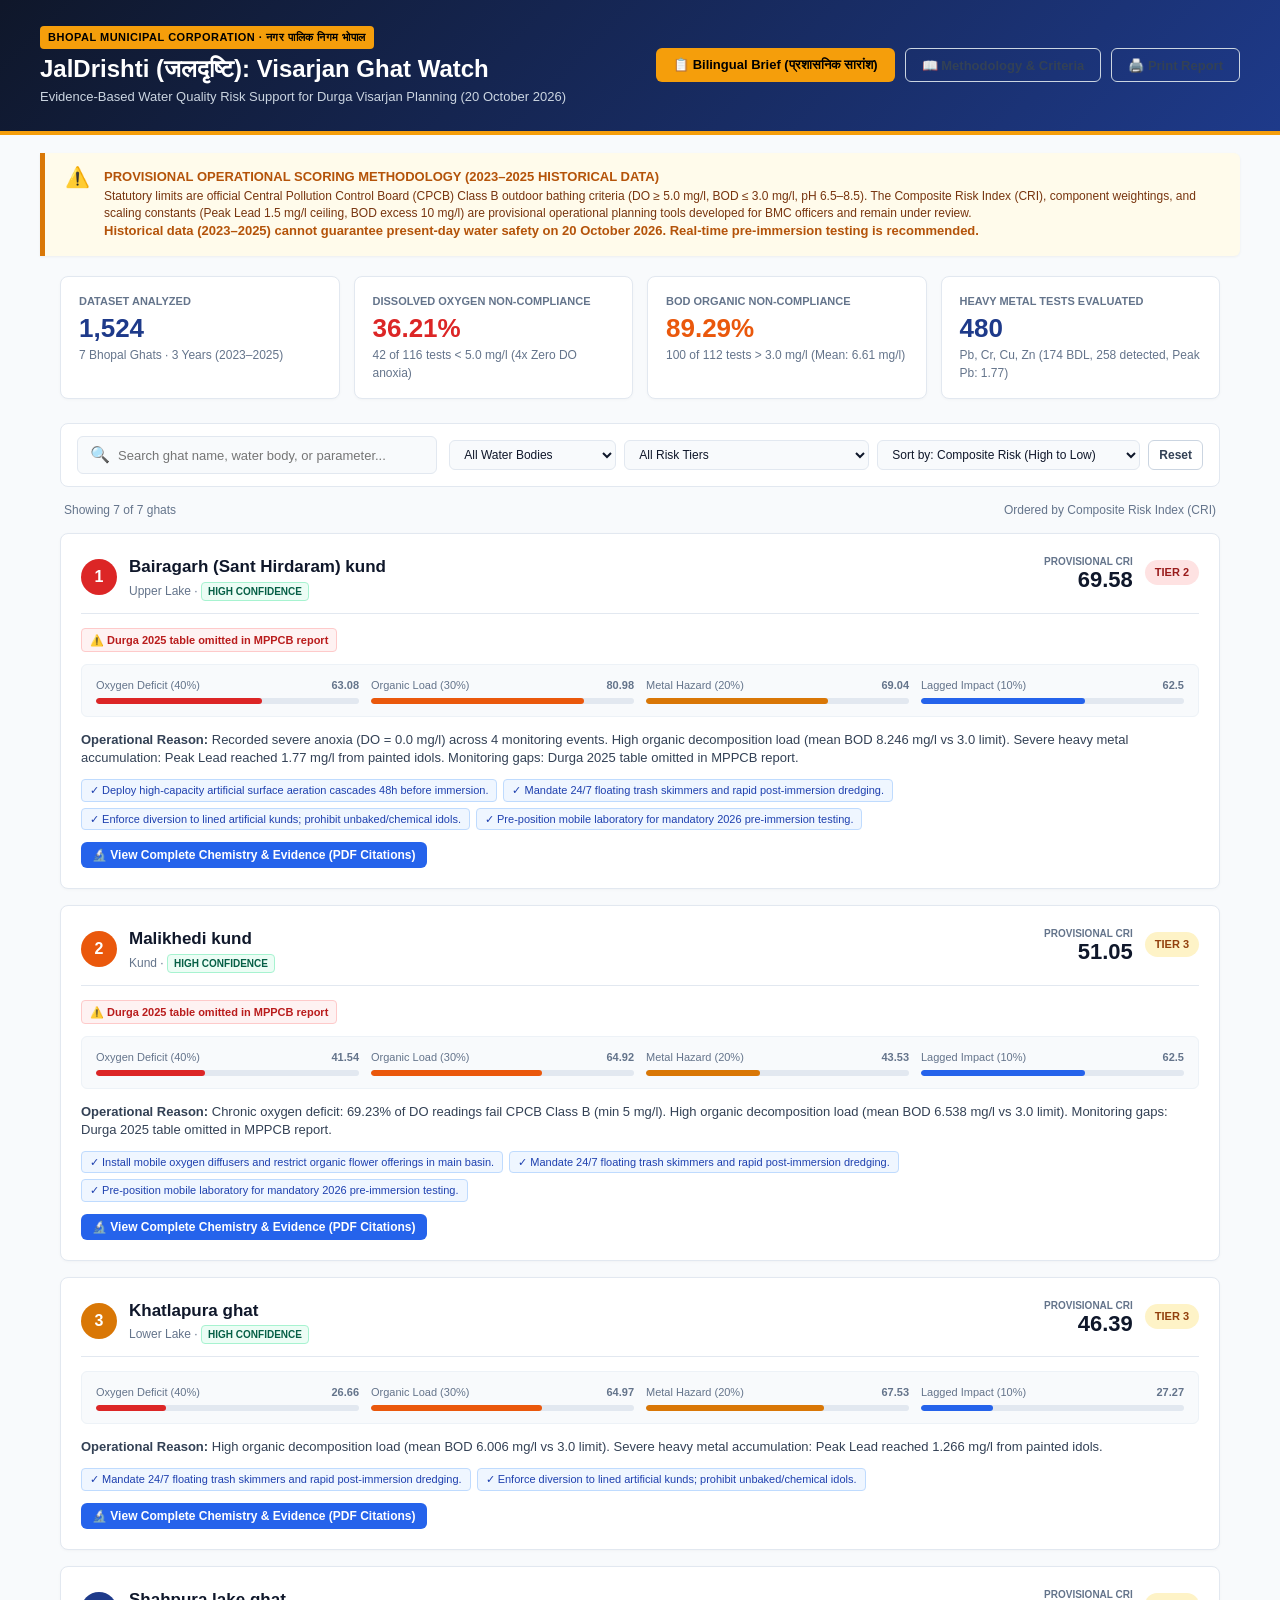
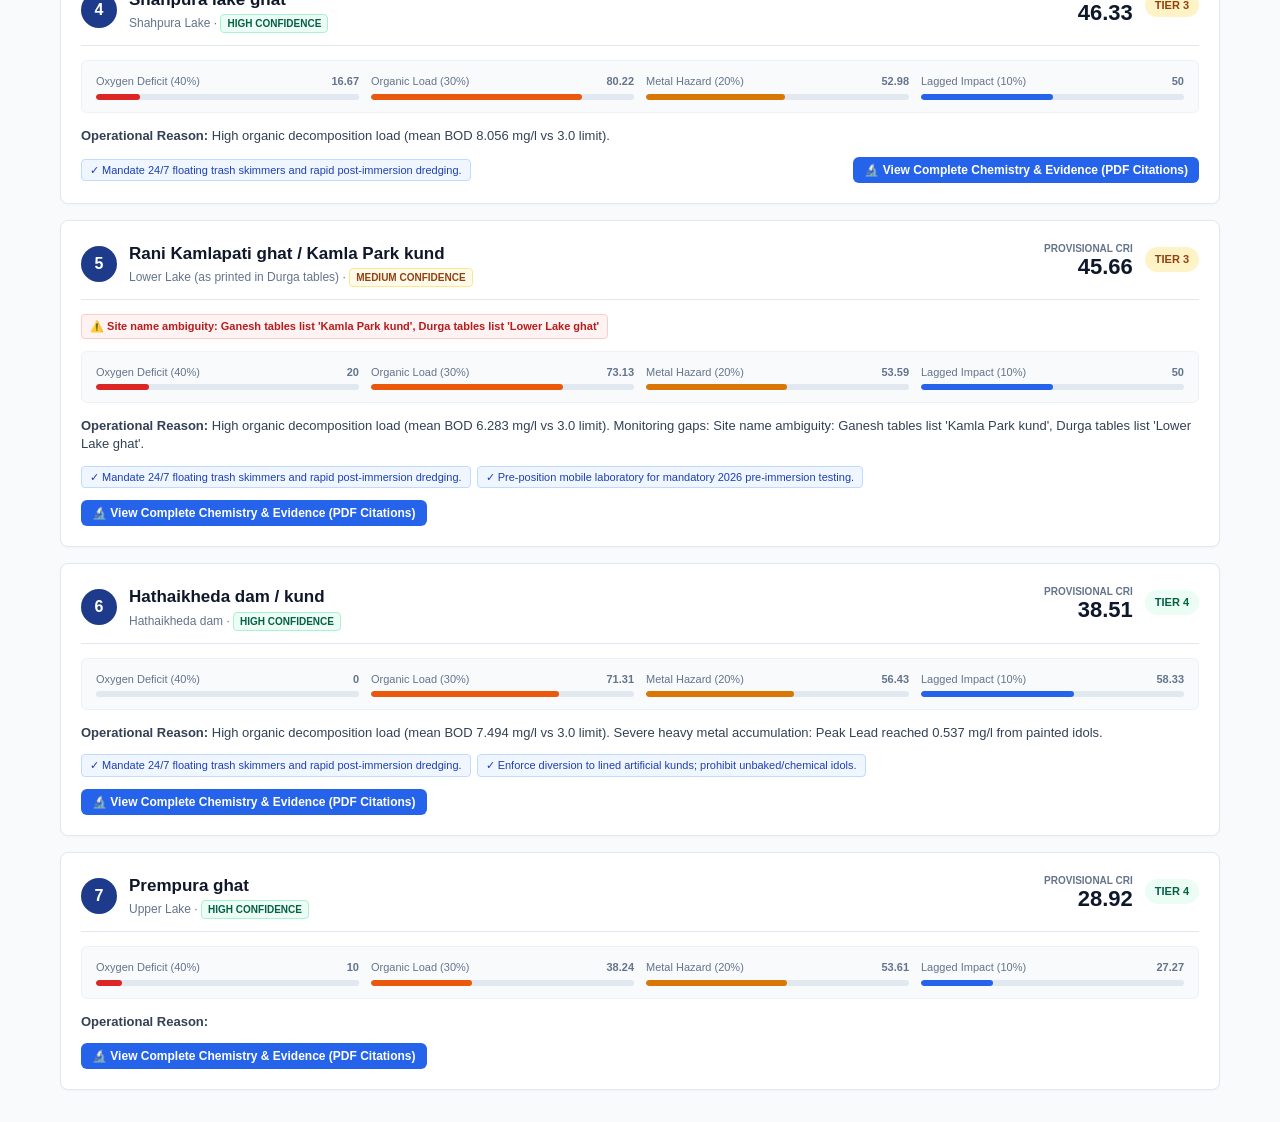
==== docs/index.html @ a17c54d2 "Implement JalDrishti: Visarjan Ghat Watch analytical engine and decision dashboard" ====
<!DOCTYPE html>
<html lang="en">
<head>
  <meta charset="UTF-8">
  <meta name="viewport" content="width=device-width, initial-scale=1.0">
  <title>JalDrishti: Bhopal Visarjan Ghat Watch | BMC Decision Support</title>
  <link rel="stylesheet" href="style.css">
</head>
<body>

  <!-- Top Navigation Header -->
  <header class="header">
    <div class="header-container">
      <div class="header-title-row">
        <div class="header-brand-group">
          <div class="brand-badge">Bhopal Municipal Corporation · नगर पालिक निगम भोपाल</div>
          <h1>JalDrishti (जलदृष्टि): Visarjan Ghat Watch</h1>
          <p class="header-subtitle">
            Evidence-Based Water Quality Risk Support for Durga Visarjan Planning (20 October 2026)
          </p>
        </div>
        <div class="header-actions">
          <button class="btn btn-warning" onclick="toggleBilingualBrief()">📋 Bilingual Brief (प्रशासनिक सारांश)</button>
          <button class="btn btn-outline" onclick="openMethodologyModal()">📖 Methodology & Criteria</button>
          <button class="btn btn-outline" onclick="window.print()">🖨️ Print Report</button>
        </div>
      </div>
    </div>
  </header>

  <!-- Provisional Methodology Banner -->
  <div class="banner-provisional">
    <div class="banner-icon">⚠️</div>
    <div class="banner-text">
      <strong>PROVISIONAL OPERATIONAL SCORING METHODOLOGY (2023–2025 HISTORICAL DATA)</strong>
      <p>
        Statutory limits are official Central Pollution Control Board (CPCB) Class B outdoor bathing criteria (DO &ge; 5.0 mg/l, BOD &le; 3.0 mg/l, pH 6.5–8.5). 
        The Composite Risk Index (CRI), component weightings, and scaling constants (Peak Lead 1.5 mg/l ceiling, BOD excess 10 mg/l) are provisional operational planning tools developed for BMC officers and remain under review. 
        <strong>Historical data (2023–2025) cannot guarantee present-day water safety on 20 October 2026. Real-time pre-immersion testing is recommended.</strong>
      </p>
    </div>
  </div>

  <main class="main-container">
    
    <!-- Basin Overview KPI Cards -->
    <section class="metrics-grid" id="basinMetrics">
      <div class="metric-card">
        <div class="metric-label">Dataset Analyzed</div>
        <div class="metric-value" id="valTotalRecords">1,524</div>
        <div class="metric-sub">7 Bhopal Ghats · 3 Years (2023–2025)</div>
      </div>
      <div class="metric-card">
        <div class="metric-label">Dissolved Oxygen Non-Compliance</div>
        <div class="metric-value text-danger" id="valDoViol">36.2%</div>
        <div class="metric-sub">42 of 116 tests &lt; 5.0 mg/l (4x Zero DO anoxia)</div>
      </div>
      <div class="metric-card">
        <div class="metric-label">BOD Organic Non-Compliance</div>
        <div class="metric-value text-warning" id="valBodViol">89.3%</div>
        <div class="metric-sub">100 of 112 tests &gt; 3.0 mg/l (Mean: 6.61 mg/l)</div>
      </div>
      <div class="metric-card">
        <div class="metric-label">Heavy Metal Tests Evaluated</div>
        <div class="metric-value text-primary" id="valMetals">480</div>
        <div class="metric-sub">Pb, Cr, Cu, Zn (174 BDL, 258 detected, Peak Pb: 1.77)</div>
      </div>
    </section>

    <!-- Bilingual Administrative Brief Box (Collapsible) -->
    <section id="briefSection" class="brief-section" style="display: none;">
      <div class="brief-header">
        <div>
          <h2 class="brief-title">Bilingual Administrative Brief (प्रशासनिक कार्ययोजना सारांश)</h2>
          <p class="brief-subtitle">Actionable guidance drafted for the Municipal Commissioner, Bhopal Municipal Corporation</p>
        </div>
        <div class="brief-toolbar">
          <div class="tab-group">
            <button class="tab-btn active" id="tabEnBtn" onclick="switchBriefTab('en')">English Brief</button>
            <button class="tab-btn" id="tabHiBtn" onclick="switchBriefTab('hi')">हिंदी सारांश</button>
          </div>
          <button class="btn btn-sm btn-primary" onclick="copyBriefText()">📋 Copy Brief</button>
          <button class="btn btn-sm btn-outline" onclick="downloadBriefFile()">📥 Download (.txt)</button>
          <button class="btn btn-sm btn-outline" onclick="closeBriefSection()">&times; Close</button>
        </div>
      </div>

      <div class="brief-content-wrapper">
        <!-- English Brief Content -->
        <div id="briefContentEn" class="brief-text-panel">
          <div class="memo-header">
            <strong>OFFICE OF THE COMMISSIONER, BHOPAL MUNICIPAL CORPORATION (BMC)</strong><br>
            <strong>MEMORANDUM | ENVIRONMENTAL SURVEILLANCE & VISARJAN MANAGEMENT</strong><br>
            <strong>DATE:</strong> 11 October 2026 | <strong>EVENT:</strong> Durga Visarjan (20 October 2026)
          </div>
          <p><strong>SUBJECT: Water Quality Risk Hierarchy, Site Warnings & Deployment Directive across 7 Bhopal Immersion Ghats</strong></p>
          
          <p><strong>1. Executive Summary:</strong><br>
          Analysis of 1,524 water tests (2023–2025) monitored by MPPCB against Central Pollution Control Board (CPCB) Class B standards reveals severe oxygen depletion (36.2% non-compliance; 4 complete anoxia readings) and organic overload (89.3% non-compliance). Immediate operational intervention is required to prevent fish kills, severe stench, and toxic paint dispersion.</p>

          <p><strong>2. Site Risk Ranking & Operational Hierarchy:</strong><br>
          • <strong>Rank 1 — Bairagarh (Sant Hirdaram) kund (Upper Lake) [CRI: 69.58 | Tier 2]:</strong> Highest operational vulnerability. Experienced 4 complete anoxia events (DO = 0.0 mg/l) and peak Lead concentration of 1.770 mg/l. <em>Mandate: Pre-position mobile aeration cascades 48h prior; divert large idols to lined tanks.</em><br>
          • <strong>Rank 2 — Malikhedi kund (Kund) [CRI: 51.05 | Tier 3]:</strong> Severe oxygen deficit (69.2% non-compliance, minimum DO 0.60 mg/l) and elevated organic loading (mean BOD 6.54 mg/l).<br>
          • <strong>Rank 3 — Khatlapura ghat (Lower Lake) [CRI: 46.39 | Tier 3]:</strong> Critical heavy metal accumulation from painted idols (Peak Copper 2.66 mg/l, Chromium 1.98 mg/l, Lead 1.27 mg/l).<br>
          • <strong>Rank 4 — Shahpura lake ghat (Shahpura Lake) [CRI: 46.33 | Tier 3]:</strong> Chronic organic decomposition (100% BOD non-compliance, average BOD 8.06 mg/l).<br>
          • <strong>Rank 5 — Rani Kamlapati / Kamla Park (Lower Lake) [CRI: 45.66 | Tier 3]:</strong> Elevated BOD (100% fail) and DO drop to 2.40 mg/l.<br>
          • <strong>Rank 6 — Hathaikheda dam / kund [CRI: 38.51 | Tier 4]:</strong> Well-oxygenated (DO min 5.10 mg/l) but vulnerable to acute post-immersion BOD surges up to 22.0 mg/l.<br>
          • <strong>Rank 7 — Prempura ghat (Upper Lake) [CRI: 28.92 | Tier 4]:</strong> Least degraded baseline; lowest mean BOD (3.56 mg/l).</p>

          <p><strong>3. Critical Data Gaps & Caveats:</strong><br>
          The official MPPCB 2025 report omitted Durga immersion tables for Bairagarh and Malikhedi. This absence of recent records must not be construed as clean water. Real-time pre-immersion sampling is ordered on 18–19 October 2026.</p>
        </div>

        <!-- Hindi Brief Content -->
        <div id="briefContentHi" class="brief-text-panel" style="display: none;">
          <div class="memo-header">
            <strong>आयुक्त कार्यालय, नगर पालिक निगम भोपाल</strong><br>
            <strong>प्रशासनिक निर्देश | पर्यावरण संरक्षण एवं विसर्जन प्रबंधन</strong><br>
            <strong>दिनांक:</strong> 11 अक्टूबर 2026 | <strong>संदर्भ:</strong> दुर्गा विसर्जन (20 अक्टूबर 2026)
          </div>
          <p><strong>विषय: भोपाल के 7 विसर्जन घाटों की जल गुणवत्ता जोखिम रैंकिंग एवं अनिवार्य कार्ययोजना</strong></p>
          
          <p><strong>1. कार्यकारी सारांश:</strong><br>
          मध्य प्रदेश प्रदूषण नियंत्रण बोर्ड (MPPCB) के 2023 से 2025 के 1,524 जल परीक्षणों के केंद्रीय प्रदूषण नियंत्रण बोर्ड (CPCB) क्लास 'B' (स्नान जल) मानकों के आधार पर विश्लेषण से स्पष्ट है कि विसर्जन स्थलों पर गंभीर ऑक्सीजन संकट (36.2% उल्लंघन; 4 बार शून्य DO) तथा जैविक कचरा भार (89.3% उल्लंघन) विद्यमान है। जलीय जीवों के संरक्षण एवं प्रदूषण नियंत्रण हेतु तत्काल संसाधन नियोजन अनिवार्य है।</p>

          <p><strong>2. घाटवार जोखिम रैंकिंग एवं प्राथमिकता निर्देश:</strong><br>
          • <strong>रैंक 1 — संत हिरदाराम (बैरागढ़) विसर्जन कुंड (बड़ा तालाब) [CRI: 69.58]:</strong> सर्वाधिक संवेदनशील स्थल। यहाँ घुलित ऑक्सीजन 4 बार शून्य (0.0 mg/l) दर्ज हुई तथा सीसा (Lead) 1.77 mg/l तक पहुंचा। <em>अनिवार्य निर्देश: विसर्जन से 48 घंटे पूर्व कृत्रिम एरेटर (ऑक्सीजन संयंत्र) चालू करें एवं रासायनिक मूर्तियों को मुख्य जल से रोकें।</em><br>
          • <strong>रैंक 2 — मालीखेड़ी विसर्जन कुंड [CRI: 51.05]:</strong> 69.2% नमूनों में ऑक्सीजन की भारी कमी (न्यूनतम DO 0.60 mg/l) तथा उच्च बीओडी (औसत 6.54 mg/l)।<br>
          • <strong>रैंक 3 — खटलापुरा घाट (छोटा तालाब) [CRI: 46.39]:</strong> भारी धातुओं का अत्यधिक जमाव (तांबा 2.66 mg/l, क्रोमियम 1.98 mg/l, सीसा 1.27 mg/l)।<br>
          • <strong>रैंक 4 — शाहपुरा झील घाट [CRI: 46.33]:</strong> 100% नमूनों में बीओडी मानक का उल्लंघन (औसत 8.06 mg/l)।<br>
          • <strong>रैंक 5 — रानी कमलापति / कमला पार्क [CRI: 45.66]:</strong> 100% बीओडी उल्लंघन तथा ऑक्सीजन गिरकर 2.40 mg/l हुई।<br>
          • <strong>रैंक 6 — हथाईखेड़ा बांध / कुंड [CRI: 38.51]:</strong> ऑक्सीजन स्तर संतोषजनक (न्यूनतम 5.10 mg/l), किंतु विसर्जन पश्चात बीओडी 22.0 mg/l तक उछलता है।<br>
          • <strong>रैंक 7 — प्रेमपुरा घाट (बड़ा तालाब) [CRI: 28.92]:</strong> अपेक्षाकृत सबसे सुरक्षित स्थल; न्यूनतम औसत बीओडी (3.56 mg/l)।</p>

          <p><strong>3. डेटा अंतराल एवं सतर्कता सूचना:</strong><br>
          वर्ष 2025 की आधिकारिक रिपोर्ट में बैरागढ़ एवं मालीखेड़ी के दुर्गा विसर्जन आंकड़े दर्ज नहीं हैं। डेटा के अभाव को स्वच्छ जल न माना जाए। 18–19 अक्टूबर 2026 को अनिवार्य रूप से विसर्जन पूर्व परीक्षण किया जाए।</p>
        </div>
      </div>
    </section>

    <!-- Interactive Search, Filter & Sort Controls -->
    <section class="controls-bar">
      <div class="search-box">
        <span class="search-icon">🔍</span>
        <input type="text" id="searchInput" placeholder="Search ghat name, water body, or parameter..." oninput="handleFilterChange()">
      </div>
      <div class="filter-group">
        <select id="waterbodyFilter" onchange="handleFilterChange()">
          <option value="ALL">All Water Bodies</option>
          <option value="Upper Lake">Upper Lake (बड़ा तालाब)</option>
          <option value="Lower Lake">Lower Lake (छोटा तालाब)</option>
          <option value="Shahpura Lake">Shahpura Lake</option>
          <option value="Kund">Kunds (कुंड)</option>
          <option value="Hathaikheda dam">Hathaikheda Dam</option>
        </select>
        <select id="tierFilter" onchange="handleFilterChange()">
          <option value="ALL">All Risk Tiers</option>
          <option value="Tier 2">Tier 2 (High Non-Compliance)</option>
          <option value="Tier 3">Tier 3 (Moderate Non-Compliance)</option>
          <option value="Tier 4">Tier 4 (Low Relative Non-Compliance)</option>
        </select>
        <select id="sortSelect" onchange="handleFilterChange()">
          <option value="CRI_DESC">Sort by: Composite Risk (High to Low)</option>
          <option value="DO_VIOL_DESC">Sort by: Oxygen Deficit % (High to Low)</option>
          <option value="BOD_AVG_DESC">Sort by: BOD Organic Load (High to Low)</option>
          <option value="LEAD_PEAK_DESC">Sort by: Peak Lead (High to Low)</option>
          <option value="NAME_ASC">Sort by: Ghat Name (A to Z)</option>
        </select>
        <button class="btn btn-sm btn-outline" onclick="resetFilters()">Reset</button>
      </div>
    </section>

    <div class="results-meta">
      <span id="resultsCount">Showing 7 of 7 ghats</span>
      <span class="sort-indicator" id="sortLabel">Ordered by Composite Risk Index (CRI)</span>
    </div>

    <!-- Ranked Ghats Cards List -->
    <section class="ghats-list" id="ghatsList">
      <div class="loading-state">Loading analytical engine results from data_output/analysis_results.json...</div>
    </section>

  </main>

  <!-- Evidence & Chemistry Modal -->
  <div class="modal-overlay" id="detailModal">
    <div class="modal-content">
      <button class="modal-close" onclick="closeModal()">&times;</button>
      
      <div class="modal-header-area">
        <h2 id="modalGhatTitle" class="modal-title">Ghat Evidence & Chemistry Drilldown</h2>
        <p id="modalGhatSub" class="modal-sub">Source traceability from official MPPCB reports</p>
      </div>
      
      <div id="modalAlerts" class="modal-alerts-area"></div>

      <!-- Parameter Chemistry Table -->
      <div class="modal-section-title">Measured Chemical & Physical Parameters (All 13 Parameters)</div>
      <div class="table-responsive">
        <table id="modalParamTable">
          <thead>
            <tr>
              <th>Parameter</th>
              <th>Unit</th>
              <th>Valid Tests</th>
              <th>Min / Max</th>
              <th>Mean (Avg)</th>
              <th>CPCB Class B Standard</th>
              <th>Violations</th>
              <th>Sample Citation (PDF Page)</th>
            </tr>
          </thead>
          <tbody id="modalParamBody">
            <!-- Populated via app.js -->
          </tbody>
        </table>
      </div>

      <!-- Phase Trajectory Progression Table -->
      <div class="modal-section-title" style="margin-top: 24px;">
        Phase Progression & Lagged Organic Impact (Pre &rarr; During &rarr; After Immersion)
      </div>
      <p style="font-size: 12px; color: var(--text-muted); margin-bottom: 8px;">
        Evaluates biological decay delay where post-immersion ('after') BOD rises or DO plunges relative to immersion ('during').
      </p>
      <div class="table-responsive">
        <table>
          <thead>
            <tr>
              <th>Year</th>
              <th>Festival</th>
              <th>Parameter</th>
              <th>Pre-Immersion</th>
              <th>During Immersion</th>
              <th>After Immersion</th>
              <th>Trajectory Analysis</th>
              <th>PDF Source Citations</th>
            </tr>
          </thead>
          <tbody id="modalProgressionBody">
            <!-- Populated via app.js -->
          </tbody>
        </table>
      </div>

      <div class="modal-footer">
        <button class="btn btn-primary" onclick="closeModal()">Close Evidence Audit</button>
      </div>
    </div>
  </div>

  <!-- Methodology & Standards Modal -->
  <div class="modal-overlay" id="methodologyModal">
    <div class="modal-content">
      <button class="modal-close" onclick="closeMethodologyModal()">&times;</button>
      <h2 class="modal-title" style="color: var(--primary);">Regulatory Standards vs. Operational Scoring Methodology</h2>
      <p class="modal-sub">Technical documentation of statutory baselines, scoring formulas, and normalization ceilings</p>
      
      <div class="methodology-card">
        <h3>1. Statutory Standards (Official Central Pollution Control Board)</h3>
        <p>Under <strong>CPCB Class B (Outdoor Bathing Organised)</strong> criteria from <code>cpcb_water_quality_criteria.csv</code>:</p>
        <ul>
          <li><strong>Dissolved Oxygen (DO):</strong> Minimum &ge; 5.0 mg/l. Values &lt; 5.0 mg/l cause aquatic hypoxia. 0.0 mg/l is total biological anoxia.</li>
          <li><strong>Biochemical Oxygen Demand (BOD):</strong> Maximum &le; 3.0 mg/l (5 days at 20&deg;C). Measures organic waste load consuming oxygen.</li>
          <li><strong>pH:</strong> Permissible range 6.5 to 8.5.</li>
        </ul>
      </div>

      <div class="methodology-card">
        <h3>2. Provisional Operational Composite Risk Index (CRI)</h3>
        <p>Because the CPCB does not publish a composite multi-parameter index, this model was designed for BMC decision support:</p>
        <p><code>CRI = (0.40 &times; S_DO) + (0.30 &times; S_BOD) + (0.20 &times; S_Metal) + (0.10 &times; S_Lagged)</code></p>
        <ul>
          <li><strong>S_DO (40% Weight):</strong> <code>0.60 &times; (DO Violation Rate %) + 0.40 &times; (Zero DO Anoxia Rate %)</code></li>
          <li><strong>S_BOD (30% Weight):</strong> <code>0.60 &times; (BOD Violation Rate %) + 0.40 &times; min(100, max(0, (Mean_BOD - 3.0)/10.0 &times; 100))</code>. <em>Excess ceiling of 10.0 mg/l represents BOD = 13.0 mg/l.</em></li>
          <li><strong>S_Metal (20% Weight):</strong> <code>0.70 &times; (Detection Rate %) + 0.30 &times; (min(1.0, Peak_Lead / 1.5) &times; 100)</code>. <em>Lead ceiling of 1.5 mg/l represents a 15x exceedance of CPCB Schedule VI discharge limits (0.1 mg/l) and 150x exceedance of IS 10500 drinking limits (0.01 mg/l).</em></li>
          <li><strong>S_Lagged (10% Weight):</strong> Percentage of paired festival events where post-immersion 'after' conditions deteriorated further.</li>
        </ul>
      </div>

      <div class="methodology-card">
        <h3>3. Data Quality & Integrity Disclosures</h3>
        <ul>
          <li><strong>BDL (Below Detection Limit):</strong> Preserved as non-elevated trace detection. Never converted to zero or counted as missing.</li>
          <li><strong>Missing Data:</strong> Excluded from compliance denominators and surfaced as explicit data gap alerts.</li>
          <li><strong>Durga 2025 Missing Data:</strong> Bairagarh and Malikhedi lack Durga 2025 tables in the MPPCB report.</li>
          <li><strong>Rani Kamlapati Site Ambiguity:</strong> Ganesh tables sampled an artificial kund; Durga tables sampled open lake water.</li>
        </ul>
      </div>

      <div class="modal-footer">
        <button class="btn btn-primary" onclick="closeMethodologyModal()">Understood</button>
      </div>
    </div>
  </div>

  <script src="data.js"></script>
  <script src="app.js"></script>
</body>
</html>
---- docs/style.css ----
:root {
  --primary: #1e3a8a;
  --primary-light: #2563eb;
  --bg-main: #f8fafc;
  --bg-card: #ffffff;
  --text-main: #0f172a;
  --text-muted: #64748b;
  --border: #e2e8f0;
  
  --tier-critical-bg: #fee2e2;
  --tier-critical-text: #991b1b;
  --tier-high-bg: #ffedd5;
  --tier-high-text: #9a3412;
  --tier-mod-bg: #fef3c7;
  --tier-mod-text: #92400e;
  --tier-low-bg: #ecfdf5;
  --tier-low-text: #065f46;
}

* {
  box-sizing: border-box;
  margin: 0;
  padding: 0;
}

body {
  font-family: -apple-system, BlinkMacSystemFont, "Segoe UI", Roboto, "Helvetica Neue", Arial, sans-serif;
  background-color: var(--bg-main);
  color: var(--text-main);
  line-height: 1.5;
}

.text-danger { color: #dc2626 !important; }
.text-warning { color: #ea580c !important; }
.text-primary { color: #1e3a8a !important; }

/* Buttons */
.btn {
  display: inline-flex;
  align-items: center;
  justify-content: center;
  gap: 6px;
  padding: 8px 16px;
  border-radius: 6px;
  font-size: 13px;
  font-weight: 600;
  cursor: pointer;
  border: 1px solid transparent;
  transition: all 0.15s ease;
  text-decoration: none;
}

.btn-sm {
  padding: 5px 10px;
  font-size: 12px;
}

.btn-primary {
  background: var(--primary-light);
  color: white;
}
.btn-primary:hover { background: #1d4ed8; }

.btn-warning {
  background: #f59e0b;
  color: #000;
}
.btn-warning:hover { background: #d97706; }

.btn-outline {
  background: transparent;
  border-color: #cbd5e1;
  color: #334155;
}
.btn-outline:hover {
  background: #f1f5f9;
  border-color: #94a3b8;
}

/* Header */
.header {
  background: linear-gradient(135deg, #0f172a 0%, #1e3a8a 100%);
  color: #ffffff;
  padding: 24px 20px;
  border-bottom: 4px solid #f59e0b;
}

.header-container {
  max-width: 1200px;
  margin: 0 auto;
}

.header-title-row {
  display: flex;
  justify-content: space-between;
  align-items: center;
  flex-wrap: wrap;
  gap: 16px;
}

.brand-badge {
  background: #f59e0b;
  color: #000;
  padding: 3px 8px;
  border-radius: 4px;
  font-weight: 700;
  font-size: 11px;
  letter-spacing: 0.5px;
  text-transform: uppercase;
  display: inline-block;
  margin-bottom: 6px;
}

.header h1 {
  font-size: 24px;
  font-weight: 700;
  line-height: 1.2;
}

.header-subtitle {
  color: #cbd5e1;
  font-size: 13px;
  margin-top: 4px;
}

.header-actions {
  display: flex;
  gap: 10px;
  flex-wrap: wrap;
}

/* Banner */
.banner-provisional {
  background: #fffbeb;
  border-left: 5px solid #d97706;
  padding: 14px 20px;
  max-width: 1200px;
  margin: 18px auto 0;
  border-radius: 0 6px 6px 0;
  display: flex;
  gap: 14px;
  align-items: flex-start;
  box-shadow: 0 1px 3px rgba(0,0,0,0.05);
}

.banner-icon {
  font-size: 20px;
  line-height: 1;
}

.banner-text strong {
  color: #b45309;
  font-size: 13px;
  display: block;
  margin-bottom: 2px;
}

.banner-text p {
  color: #78350f;
  font-size: 12px;
  margin: 0;
  line-height: 1.4;
}

/* Main Container */
.main-container {
  max-width: 1200px;
  margin: 20px auto;
  padding: 0 20px;
}

/* KPI Cards */
.metrics-grid {
  display: grid;
  grid-template-columns: repeat(auto-fit, minmax(220px, 1fr));
  gap: 14px;
  margin-bottom: 24px;
}

.metric-card {
  background: var(--bg-card);
  padding: 16px 18px;
  border-radius: 8px;
  border: 1px solid var(--border);
  box-shadow: 0 1px 3px rgba(0,0,0,0.03);
}

.metric-label {
  font-size: 11px;
  font-weight: 600;
  text-transform: uppercase;
  color: var(--text-muted);
}

.metric-value {
  font-size: 26px;
  font-weight: 800;
  color: var(--primary);
  margin-top: 4px;
  line-height: 1.1;
}

.metric-sub {
  font-size: 12px;
  color: var(--text-muted);
  margin-top: 4px;
}

/* Brief Section */
.brief-section {
  background: var(--bg-card);
  border: 1px solid var(--border);
  border-radius: 8px;
  padding: 24px;
  margin-bottom: 24px;
  box-shadow: 0 2px 4px rgba(0,0,0,0.05);
}

.brief-header {
  display: flex;
  justify-content: space-between;
  align-items: flex-start;
  flex-wrap: wrap;
  gap: 14px;
  border-bottom: 1px solid var(--border);
  padding-bottom: 14px;
  margin-bottom: 16px;
}

.brief-title {
  font-size: 18px;
  font-weight: 700;
  color: var(--primary);
}

.brief-subtitle {
  font-size: 12px;
  color: var(--text-muted);
}

.brief-toolbar {
  display: flex;
  align-items: center;
  gap: 8px;
  flex-wrap: wrap;
}

.tab-group {
  display: inline-flex;
  border: 1px solid var(--border);
  border-radius: 6px;
  overflow: hidden;
}

.tab-btn {
  background: #f1f5f9;
  border: none;
  padding: 6px 14px;
  font-size: 12px;
  font-weight: 600;
  cursor: pointer;
  color: #475569;
}

.tab-btn.active {
  background: var(--primary);
  color: white;
}

.brief-text-panel {
  background: #f8fafc;
  border: 1px solid var(--border);
  border-radius: 6px;
  padding: 20px;
  font-size: 13px;
  line-height: 1.6;
}

.memo-header {
  border-bottom: 1px dashed #cbd5e1;
  padding-bottom: 10px;
  margin-bottom: 14px;
  font-family: monospace;
  font-size: 12px;
  color: #334155;
}

/* Controls Bar */
.controls-bar {
  background: var(--bg-card);
  border: 1px solid var(--border);
  border-radius: 8px;
  padding: 12px 16px;
  display: flex;
  justify-content: space-between;
  align-items: center;
  flex-wrap: wrap;
  gap: 12px;
  margin-bottom: 14px;
}

.search-box {
  display: flex;
  align-items: center;
  gap: 8px;
  flex: 1;
  min-width: 240px;
  background: #f8fafc;
  border: 1px solid var(--border);
  border-radius: 6px;
  padding: 6px 12px;
}

.search-box input {
  border: none;
  background: transparent;
  outline: none;
  width: 100%;
  font-size: 13px;
  color: var(--text-main);
}

.filter-group {
  display: flex;
  gap: 8px;
  flex-wrap: wrap;
}

.filter-group select {
  background: #f8fafc;
  border: 1px solid var(--border);
  border-radius: 6px;
  padding: 6px 10px;
  font-size: 12px;
  font-weight: 500;
  color: var(--text-main);
  outline: none;
  cursor: pointer;
}

.results-meta {
  display: flex;
  justify-content: space-between;
  font-size: 12px;
  color: var(--text-muted);
  margin-bottom: 14px;
  padding: 0 4px;
}

/* Ghats List & Cards */
.ghats-list {
  display: flex;
  flex-direction: column;
  gap: 16px;
  margin-bottom: 32px;
}

.ghat-card {
  background: var(--bg-card);
  border-radius: 8px;
  border: 1px solid var(--border);
  padding: 20px;
  box-shadow: 0 1px 3px rgba(0,0,0,0.03);
  transition: transform 0.1s ease, box-shadow 0.1s ease;
}

.ghat-card:hover {
  box-shadow: 0 4px 6px -1px rgba(0,0,0,0.06);
}

.ghat-header {
  display: flex;
  justify-content: space-between;
  align-items: flex-start;
  flex-wrap: wrap;
  gap: 12px;
  border-bottom: 1px solid var(--border);
  padding-bottom: 12px;
  margin-bottom: 14px;
}

.ghat-title-area {
  display: flex;
  align-items: center;
  gap: 12px;
}

.rank-badge {
  background: #1e3a8a;
  color: white;
  width: 36px;
  height: 36px;
  border-radius: 50%;
  display: flex;
  align-items: center;
  justify-content: center;
  font-weight: 800;
  font-size: 16px;
}

.rank-1 .rank-badge { background: #dc2626; }
.rank-2 .rank-badge { background: #ea580c; }
.rank-3 .rank-badge { background: #d97706; }

.ghat-name {
  font-size: 17px;
  font-weight: 700;
  color: #0f172a;
}

.ghat-waterbody {
  font-size: 12px;
  color: var(--text-muted);
  margin-top: 2px;
}

.confidence-pill {
  display: inline-block;
  padding: 1px 6px;
  border-radius: 4px;
  font-size: 10px;
  font-weight: 600;
  text-transform: uppercase;
}
.conf-high { background: #ecfdf5; color: #065f46; border: 1px solid #a7f3d0; }
.conf-medium { background: #fffbeb; color: #92400e; border: 1px solid #fde68a; }

.cri-badge-container {
  display: flex;
  align-items: center;
  gap: 12px;
}

.cri-score-box {
  text-align: right;
}

.cri-score-label {
  font-size: 10px;
  text-transform: uppercase;
  color: var(--text-muted);
  font-weight: 700;
}

.cri-score-val {
  font-size: 22px;
  font-weight: 800;
  color: #0f172a;
  line-height: 1;
}

.tier-pill {
  padding: 4px 10px;
  border-radius: 9999px;
  font-size: 11px;
  font-weight: 700;
  text-transform: uppercase;
}
.tier-1 { background: var(--tier-critical-bg); color: var(--tier-critical-text); }
.tier-2 { background: var(--tier-high-bg); color: var(--tier-high-text); }
.tier-3 { background: var(--tier-mod-bg); color: var(--tier-mod-text); }
.tier-4 { background: var(--tier-low-bg); color: var(--tier-low-text); }

/* Progress meters */
.scores-breakdown {
  display: grid;
  grid-template-columns: repeat(auto-fit, minmax(130px, 1fr));
  gap: 12px;
  margin-bottom: 14px;
  background: #f8fafc;
  padding: 12px 14px;
  border-radius: 6px;
  border: 1px solid #edf2f7;
}

.score-item {
  font-size: 11px;
}

.score-item-label {
  color: var(--text-muted);
  display: flex;
  justify-content: space-between;
  margin-bottom: 4px;
}

.meter-track {
  width: 100%;
  height: 6px;
  background: #e2e8f0;
  border-radius: 9999px;
  overflow: hidden;
}

.meter-fill {
  height: 100%;
  border-radius: 9999px;
  transition: width 0.3s ease;
}
.fill-do { background: #dc2626; }
.fill-bod { background: #ea580c; }
.fill-metal { background: #d97706; }
.fill-lagged { background: #2563eb; }

.alert-pill-list {
  display: flex;
  flex-wrap: wrap;
  gap: 8px;
  margin-bottom: 12px;
}

.alert-pill {
  background: #fef2f2;
  color: #b91c1c;
  border: 1px solid #fecaca;
  padding: 3px 8px;
  border-radius: 4px;
  font-size: 11px;
  font-weight: 600;
}

.justification-text {
  font-size: 13px;
  color: #334155;
  margin-bottom: 12px;
  line-height: 1.4;
}

.actions-row {
  display: flex;
  justify-content: space-between;
  align-items: center;
  flex-wrap: wrap;
  gap: 12px;
  margin-top: 8px;
}

.interventions-tags {
  display: flex;
  flex-wrap: wrap;
  gap: 6px;
}

.intervention-tag {
  background: #eff6ff;
  color: #1e40af;
  border: 1px solid #bfdbfe;
  padding: 2px 8px;
  border-radius: 4px;
  font-size: 11px;
}

/* Modals */
.modal-overlay {
  display: none;
  position: fixed;
  top: 0;
  left: 0;
  width: 100%;
  height: 100%;
  background: rgba(15, 23, 42, 0.65);
  backdrop-filter: blur(2px);
  z-index: 1000;
  overflow-y: auto;
  padding: 20px;
}

.modal-content {
  background: white;
  max-width: 950px;
  margin: 30px auto;
  border-radius: 8px;
  padding: 28px 32px;
  position: relative;
  box-shadow: 0 20px 25px -5px rgba(0, 0, 0, 0.15);
}

.modal-close {
  position: absolute;
  top: 16px;
  right: 20px;
  font-size: 26px;
  cursor: pointer;
  background: none;
  border: none;
  color: #64748b;
  line-height: 1;
}

.modal-title {
  font-size: 20px;
  font-weight: 700;
  color: var(--primary);
}

.modal-sub {
  font-size: 12px;
  color: var(--text-muted);
  margin-top: 2px;
}

.modal-section-title {
  font-size: 14px;
  font-weight: 700;
  color: #0f172a;
  margin-bottom: 8px;
}

.table-responsive {
  overflow-x: auto;
}

table {
  width: 100%;
  border-collapse: collapse;
  margin: 8px 0;
  font-size: 12px;
}

th, td {
  border: 1px solid var(--border);
  padding: 7px 10px;
  text-align: left;
}

th {
  background: #f1f5f9;
  font-weight: 600;
}

.violation-cell {
  background: #fef2f2;
  color: #991b1b;
  font-weight: 600;
}

.compliant-cell {
  color: #065f46;
}

.trajectory-worsened {
  background: #fef2f2;
  color: #991b1b;
  font-weight: 600;
  padding: 2px 6px;
  border-radius: 4px;
}

.trajectory-recovered {
  background: #ecfdf5;
  color: #065f46;
  padding: 2px 6px;
  border-radius: 4px;
}

.methodology-card {
  background: #f8fafc;
  border: 1px solid var(--border);
  border-radius: 6px;
  padding: 16px;
  margin-bottom: 14px;
  font-size: 13px;
}

.methodology-card h3 {
  font-size: 14px;
  color: var(--primary);
  margin-bottom: 8px;
}

.methodology-card ul {
  padding-left: 20px;
  margin-top: 6px;
}

.modal-footer {
  margin-top: 20px;
  text-align: right;
  border-top: 1px solid var(--border);
  padding-top: 14px;
}

@media (max-width: 768px) {
  .header h1 { font-size: 20px; }
  .controls-bar { flex-direction: column; align-items: stretch; }
  .filter-group { flex-direction: column; }
  .modal-content { padding: 18px; margin: 10px auto; }
}
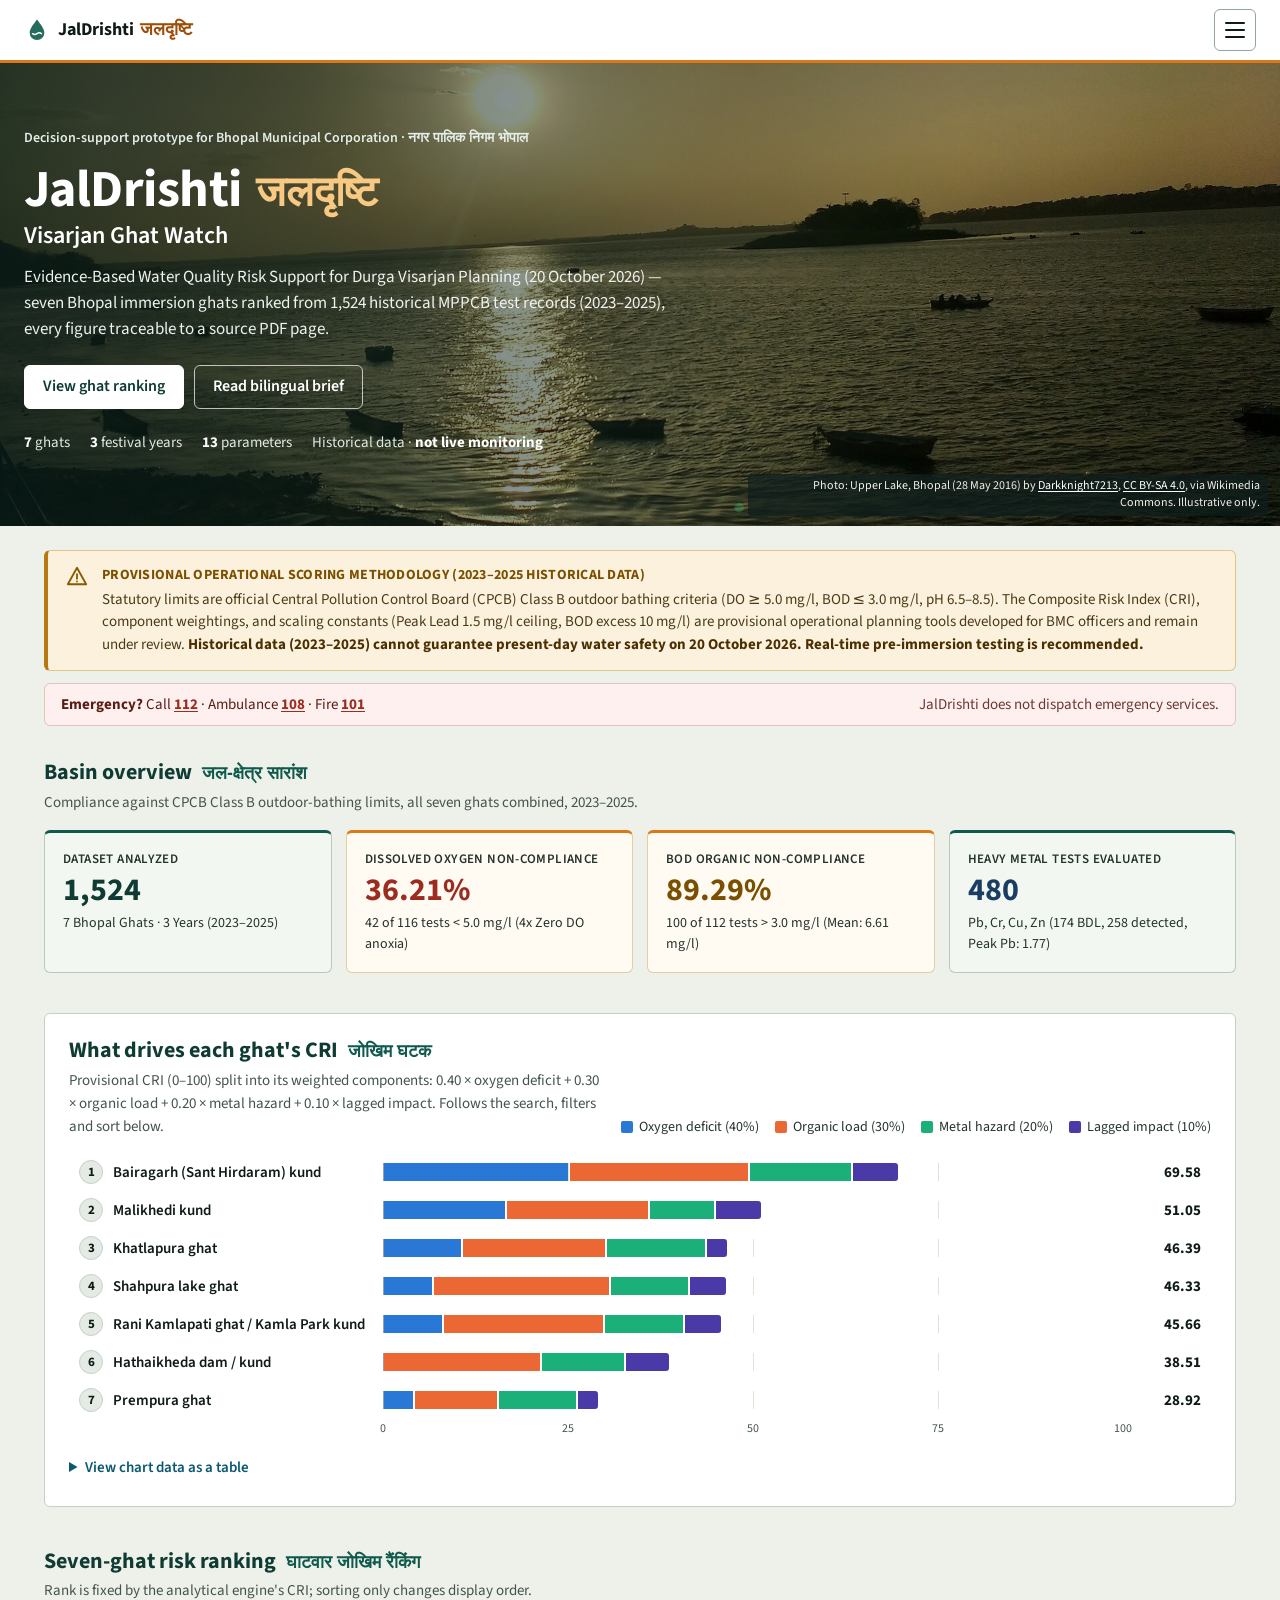
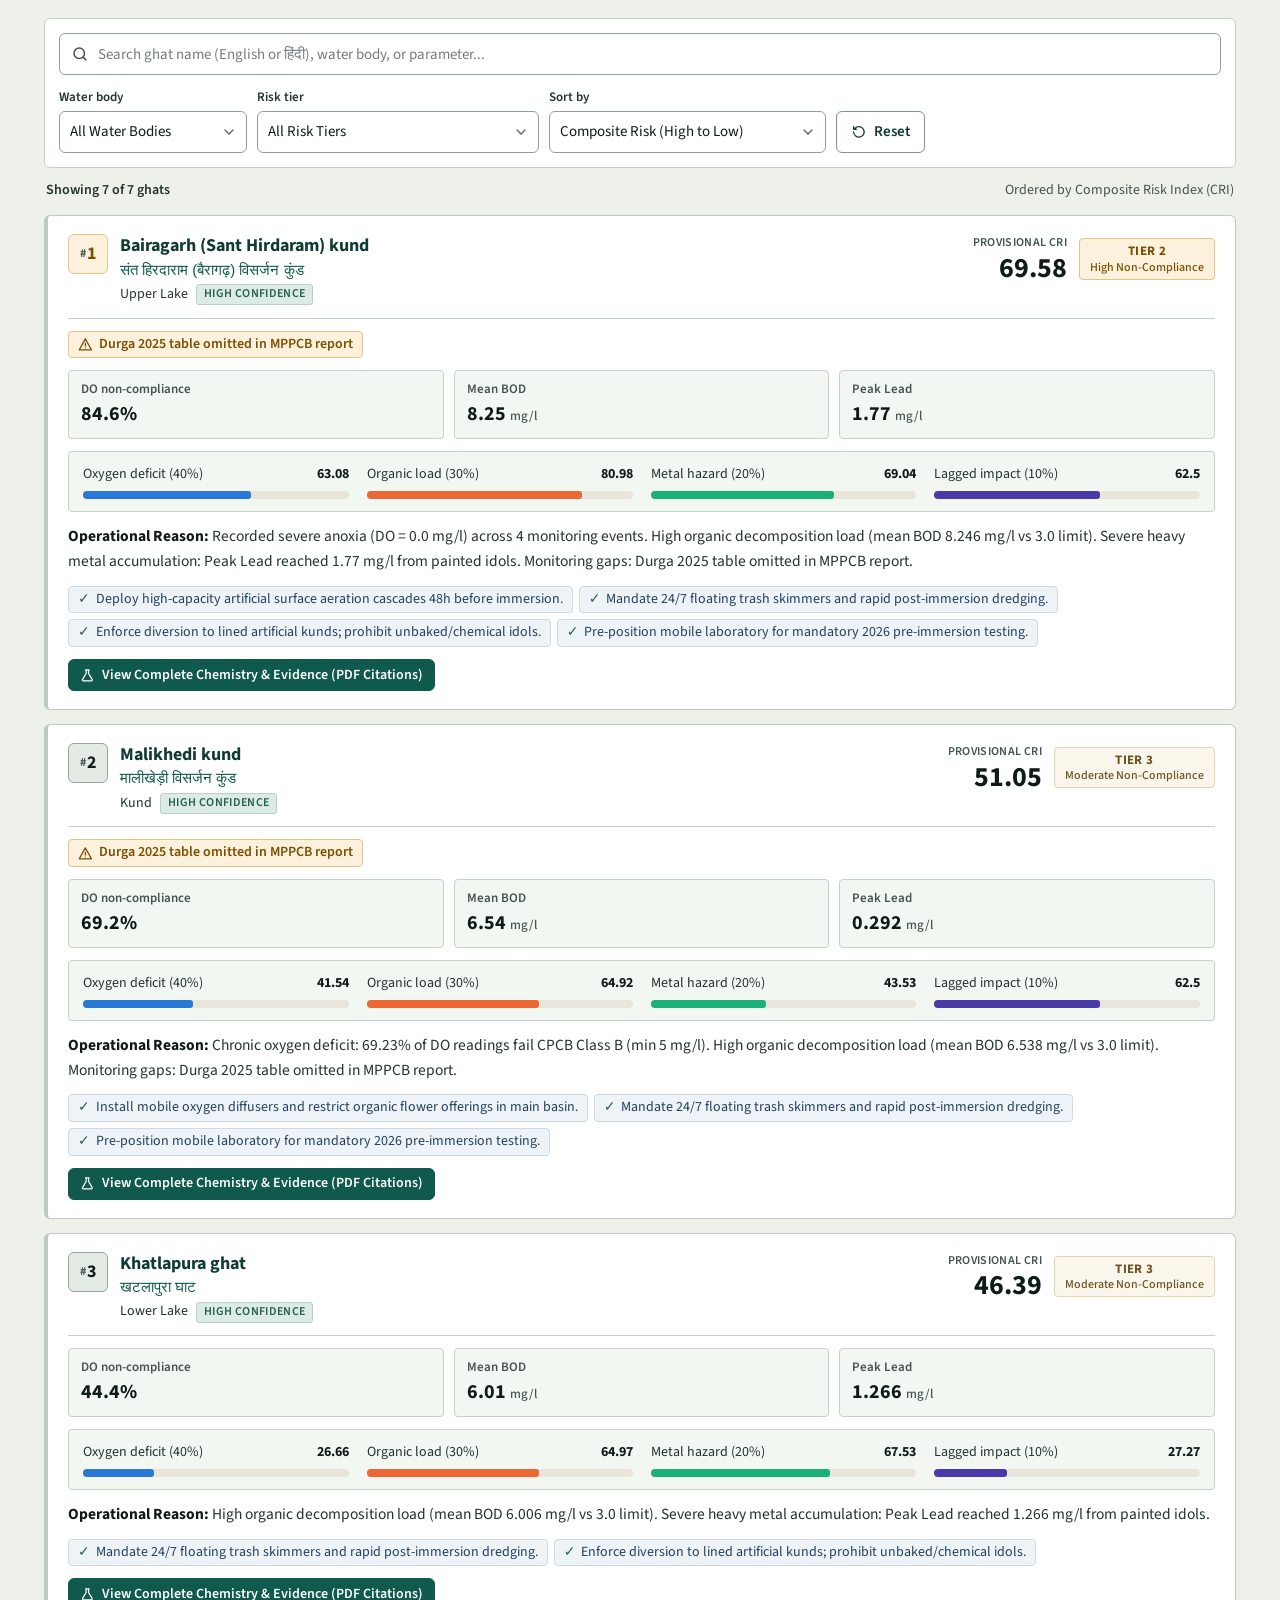
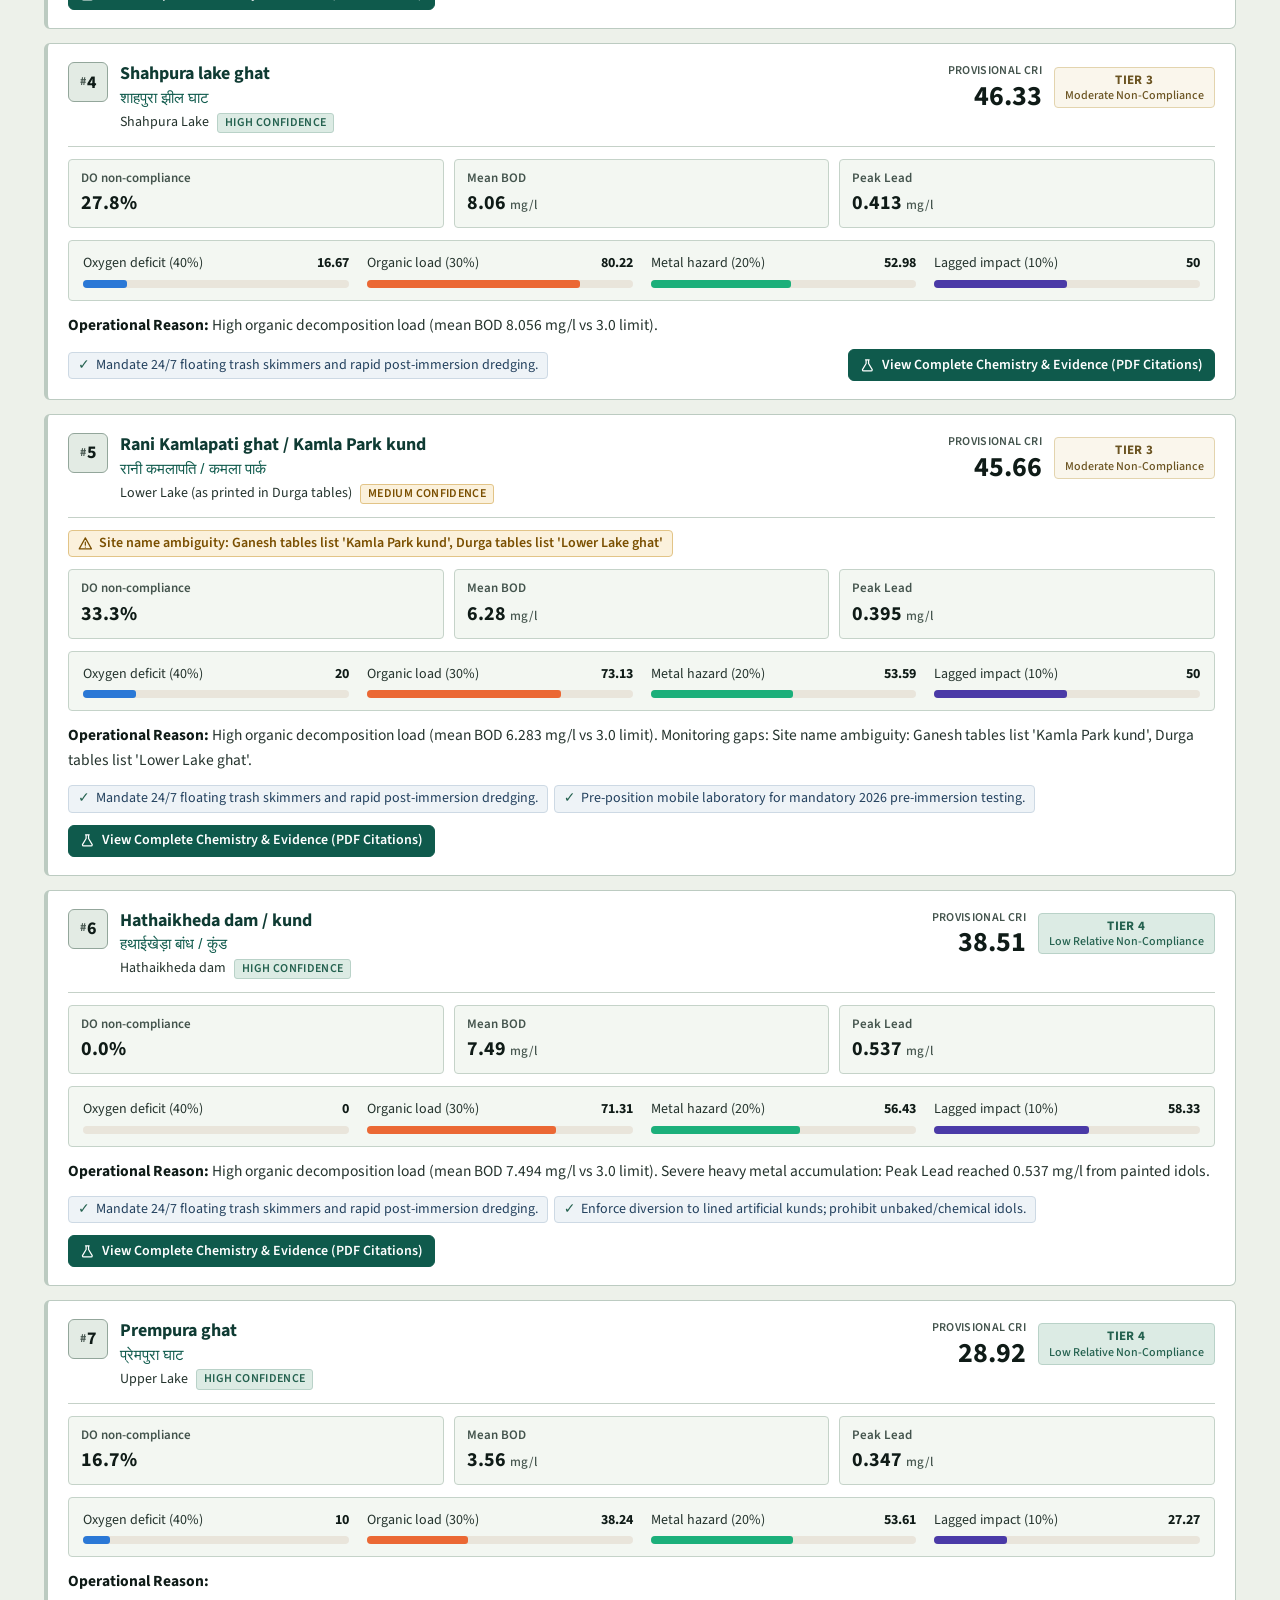
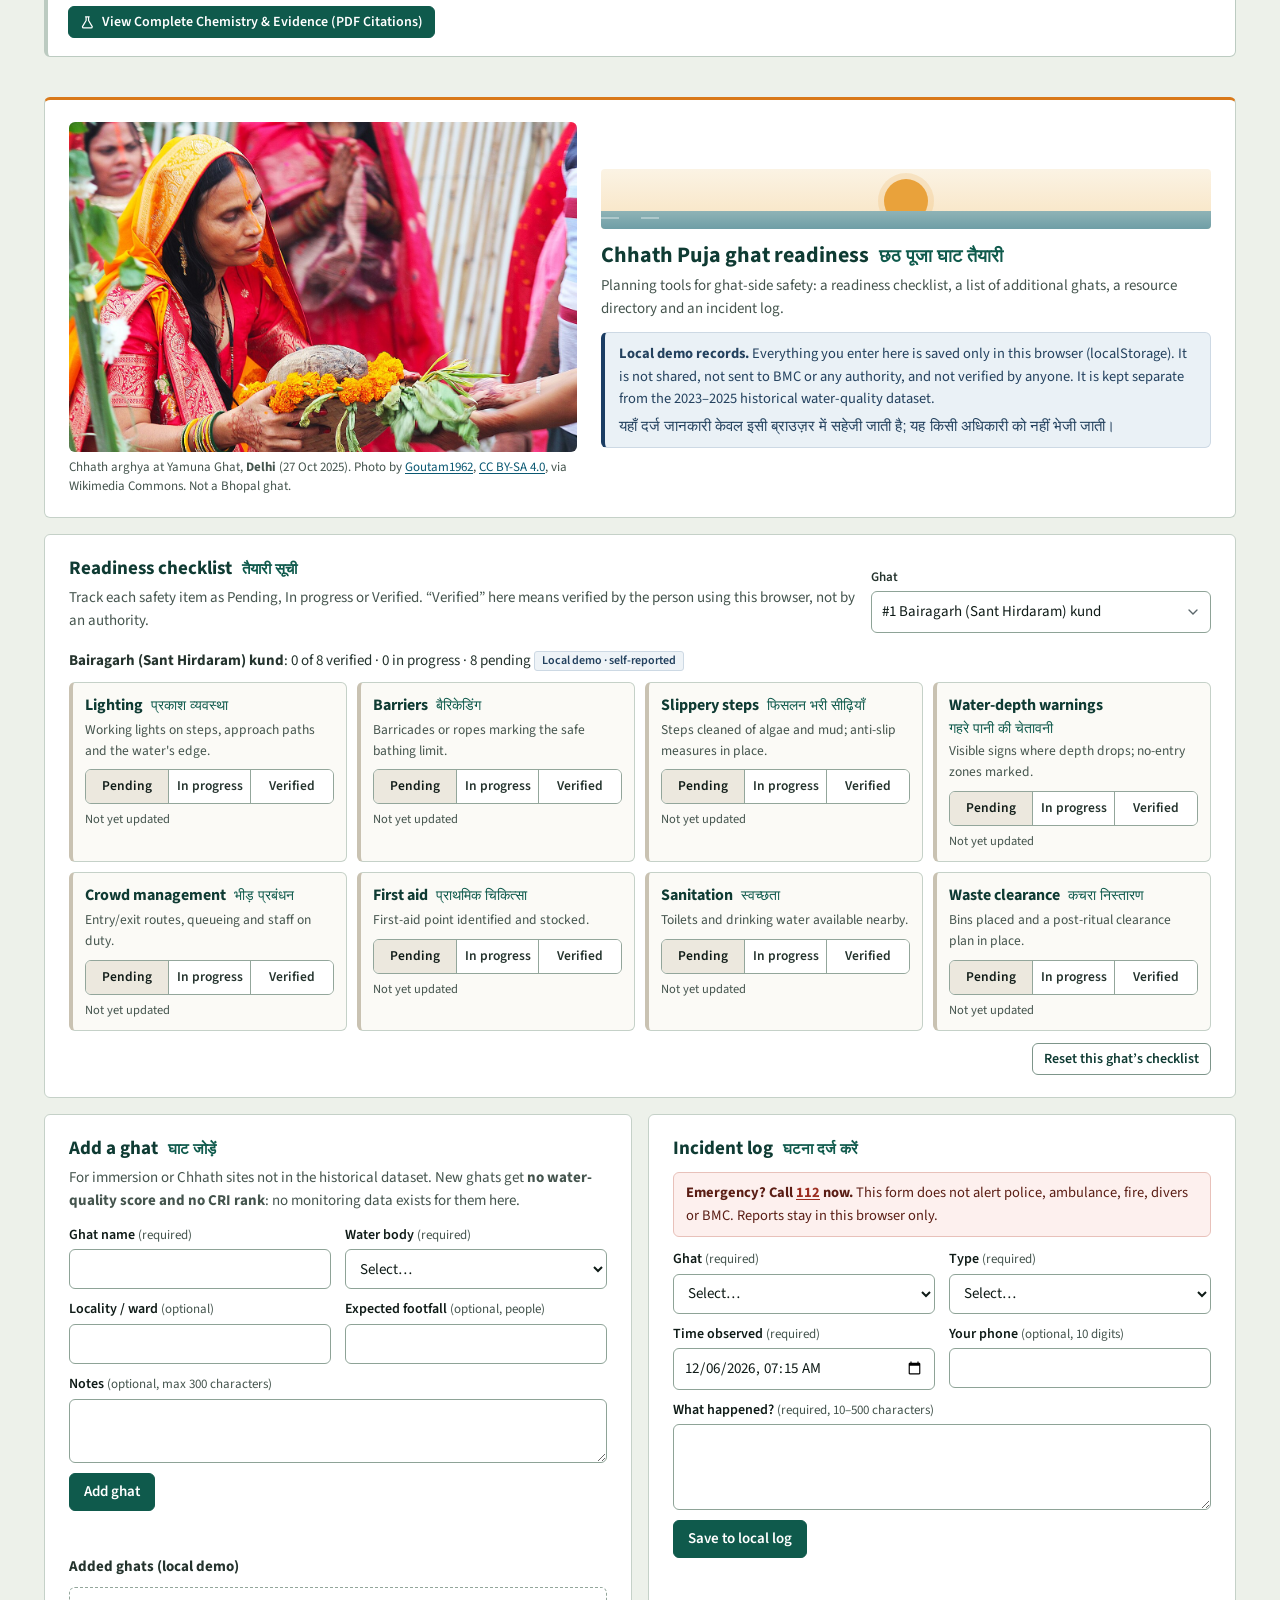
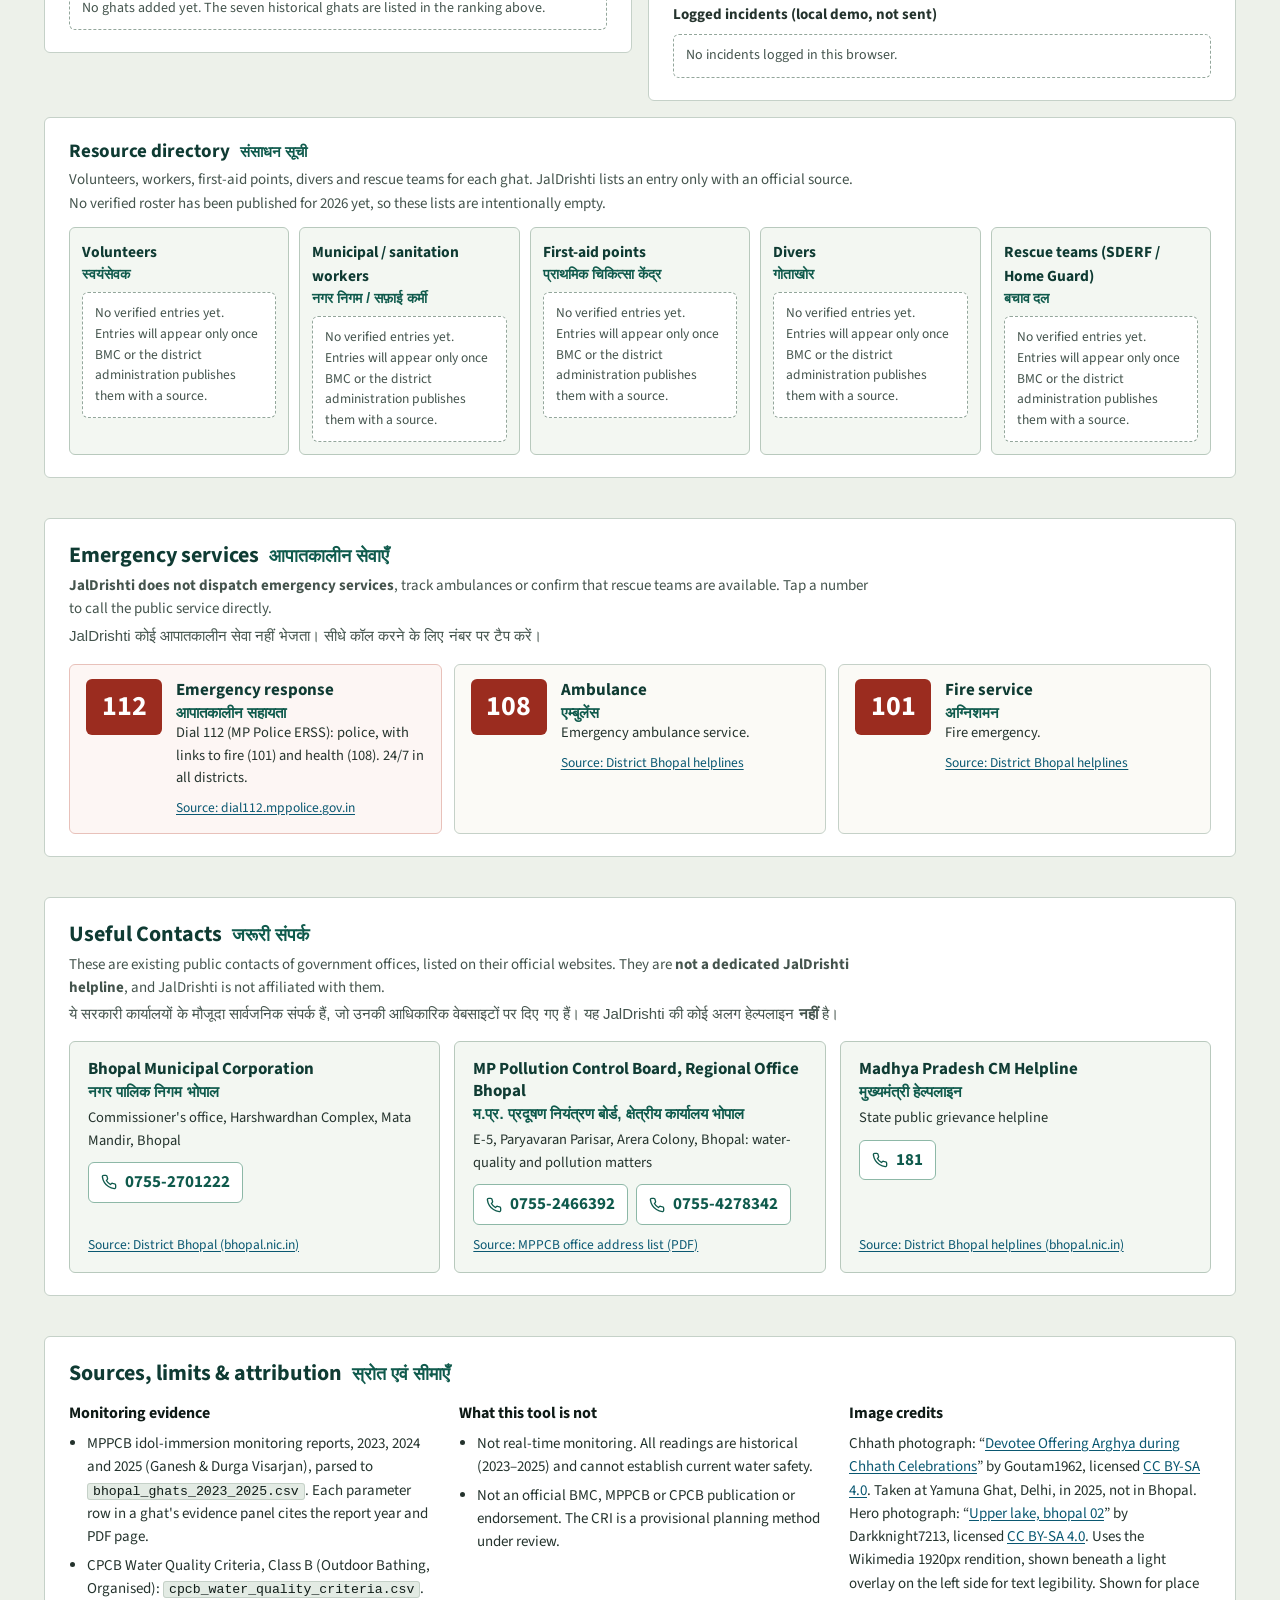
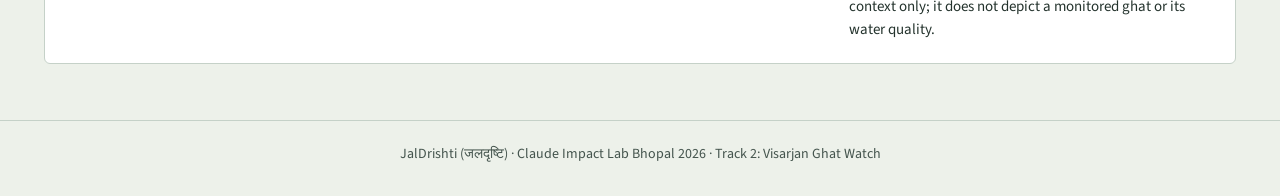
==== commit 3965b600: "Add Chhath readiness tools and improve dashboard Co-Authored-By: Claude Opus 5.5 <noreply@anthropic." ====
--- a/docs/index.html
+++ b/docs/index.html
@@ -3,98 +3,181 @@
 <head>
   <meta charset="UTF-8">
   <meta name="viewport" content="width=device-width, initial-scale=1.0">
+  <meta name="description" content="JalDrishti (जलदृष्टि): evidence-based water-quality risk ranking of seven Bhopal immersion ghats from 2023–2025 MPPCB monitoring records.">
+  <meta name="theme-color" content="#0f3b33">
   <title>JalDrishti: Bhopal Visarjan Ghat Watch | BMC Decision Support</title>
+  <link rel="preload" as="font" type="font/woff2" href="assets/fonts/source-sans-3-latin-wght-normal.woff2" crossorigin>
+  <link rel="preload" as="image" href="assets/upper-lake-bhopal.jpg">
+  <link rel="icon" href="data:image/svg+xml,%3Csvg xmlns='http://www.w3.org/2000/svg' viewBox='0 0 32 32'%3E%3Cpath d='M16 3c-4.6 6.2-9 11.4-9 16.4A9 9 0 0 0 25 19.4C25 14.4 20.6 9.2 16 3z' fill='%231f4d45'/%3E%3C/svg%3E">
   <link rel="stylesheet" href="style.css">
 </head>
 <body>
 
-  <!-- Top Navigation Header -->
-  <header class="header">
-    <div class="header-container">
-      <div class="header-title-row">
-        <div class="header-brand-group">
-          <div class="brand-badge">Bhopal Municipal Corporation · नगर पालिक निगम भोपाल</div>
-          <h1>JalDrishti (जलदृष्टि): Visarjan Ghat Watch</h1>
-          <p class="header-subtitle">
-            Evidence-Based Water Quality Risk Support for Durga Visarjan Planning (20 October 2026)
-          </p>
-        </div>
-        <div class="header-actions">
-          <button class="btn btn-warning" onclick="toggleBilingualBrief()">📋 Bilingual Brief (प्रशासनिक सारांश)</button>
-          <button class="btn btn-outline" onclick="openMethodologyModal()">📖 Methodology & Criteria</button>
-          <button class="btn btn-outline" onclick="window.print()">🖨️ Print Report</button>
-        </div>
-      </div>
+  <a class="skip-link" href="#main">Skip to dashboard</a>
+
+  <!-- Top Navigation -->
+  <header class="site-nav" id="siteNav">
+    <div class="nav-inner">
+      <a class="nav-brand" href="#top" aria-label="JalDrishti home">
+        <svg class="nav-logo" viewBox="0 0 32 32" aria-hidden="true" focusable="false">
+          <path d="M16 3c-4.6 6.2-9 11.4-9 16.4A9 9 0 0 0 25 19.4C25 14.4 20.6 9.2 16 3z" fill="currentColor" opacity=".9"/>
+          <path d="M10.5 20.5c1.8 1.4 3.6 1.4 5.5 0s3.7-1.4 5.5 0" fill="none" stroke="#ffffff" stroke-width="1.8" stroke-linecap="round"/>
+        </svg>
+        <span class="nav-brand-text">JalDrishti <span class="nav-brand-hi" lang="hi">जलदृष्टि</span></span>
+      </a>
+
+      <button class="nav-toggle" id="navToggle" aria-expanded="false" aria-controls="navMenu" aria-label="Open navigation menu">
+        <span class="nav-toggle-bar"></span>
+        <span class="nav-toggle-bar"></span>
+        <span class="nav-toggle-bar"></span>
+      </button>
+
+      <nav class="nav-menu" id="navMenu" aria-label="Primary">
+        <ul class="nav-links">
+          <li><a href="#overview">Overview</a></li>
+          <li><a href="#ranking">Ghat Ranking</a></li>
+          <li><a href="#chhath">Chhath Readiness</a></li>
+          <li><a href="#emergency">Emergency</a></li>
+          <li><a href="#sources">Sources</a></li>
+        </ul>
+        <div class="nav-actions">
+          <button class="btn btn-amber" type="button" onclick="toggleBilingualBrief()" aria-controls="briefSection" aria-expanded="false" id="briefToggleBtn">
+            <svg class="icon" viewBox="0 0 24 24" aria-hidden="true"><path d="M7 3h7l5 5v13H7z M14 3v5h5 M10 13h6 M10 17h6"/></svg>
+            Bilingual Brief <span class="btn-hi" lang="hi">(प्रशासनिक सारांश)</span>
+          </button>
+          <button class="btn btn-ghost" type="button" onclick="openMethodologyModal()">
+            <svg class="icon" viewBox="0 0 24 24" aria-hidden="true"><path d="M4 5h6a3 3 0 0 1 3 3v12a2 2 0 0 0-2-2H4z M20 5h-6a3 3 0 0 0-3 3v12a2 2 0 0 1 2-2h7z"/></svg>
+            Methodology &amp; Criteria
+          </button>
+          <button class="btn btn-ghost" type="button" onclick="printReport()">
+            <svg class="icon" viewBox="0 0 24 24" aria-hidden="true"><path d="M7 9V3h10v6 M7 17H4v-7h16v7h-3 M7 14h10v7H7z"/></svg>
+            Print Report
+          </button>
+        </div>
+      </nav>
     </div>
   </header>
 
+  <!-- Hero -->
+  <section class="hero" id="top" aria-labelledby="heroTitle">
+    <figure class="hero-media" id="heroMedia">
+      <img class="hero-img" src="assets/upper-lake-bhopal.jpg" width="1920" height="1080"
+           alt="Sunset over Bhopal's Upper Lake (Bada Talaab): small boats on calm water with a wooded island and the far shoreline in silhouette."
+           decoding="async" fetchpriority="high"
+           onerror="this.closest('.hero-media').classList.add('is-fallback'); this.remove();">
+      <figcaption class="hero-credit">
+        Photo: Upper Lake, Bhopal (28 May 2016) by
+        <a href="https://commons.wikimedia.org/wiki/File:Upper_lake,_bhopal_02.jpg" target="_blank" rel="noopener">Darkknight7213</a>,
+        <a href="https://creativecommons.org/licenses/by-sa/4.0/" target="_blank" rel="noopener license">CC BY-SA 4.0</a>, via Wikimedia Commons. Illustrative only.
+      </figcaption>
+    </figure>
+
+    <div class="hero-content">
+      <p class="hero-eyebrow">Decision-support prototype for Bhopal Municipal Corporation · <span lang="hi">नगर पालिक निगम भोपाल</span></p>
+      <h1 id="heroTitle" class="hero-title">
+        <span class="hero-title-en">JalDrishti</span>
+        <span class="hero-title-hi" lang="hi">जलदृष्टि</span>
+        <span class="hero-title-sub">Visarjan Ghat Watch</span>
+      </h1>
+      <p class="hero-lede">
+        Evidence-Based Water Quality Risk Support for Durga Visarjan Planning (20 October 2026) —
+        seven Bhopal immersion ghats ranked from 1,524 historical MPPCB test records (2023–2025), every figure traceable to a source PDF page.
+      </p>
+      <div class="hero-cta">
+        <a class="btn btn-teal btn-lg" href="#ranking">View ghat ranking</a>
+        <button class="btn btn-ghost btn-lg" type="button" onclick="toggleBilingualBrief()">Read bilingual brief</button>
+      </div>
+      <ul class="hero-facts" aria-label="Scope">
+        <li><strong>7</strong> ghats</li>
+        <li><strong>3</strong> festival years</li>
+        <li><strong>13</strong> parameters</li>
+        <li>Historical data · <strong>not live monitoring</strong></li>
+      </ul>
+    </div>
+  </section>
+
   <!-- Provisional Methodology Banner -->
-  <div class="banner-provisional">
-    <div class="banner-icon">⚠️</div>
+  <div class="banner-provisional" role="note">
+    <div class="banner-icon" aria-hidden="true">
+      <svg viewBox="0 0 24 24"><path d="M12 3 2 21h20z M12 10v5 M12 18h.01"/></svg>
+    </div>
     <div class="banner-text">
       <strong>PROVISIONAL OPERATIONAL SCORING METHODOLOGY (2023–2025 HISTORICAL DATA)</strong>
       <p>
-        Statutory limits are official Central Pollution Control Board (CPCB) Class B outdoor bathing criteria (DO &ge; 5.0 mg/l, BOD &le; 3.0 mg/l, pH 6.5–8.5). 
-        The Composite Risk Index (CRI), component weightings, and scaling constants (Peak Lead 1.5 mg/l ceiling, BOD excess 10 mg/l) are provisional operational planning tools developed for BMC officers and remain under review. 
-        <strong>Historical data (2023–2025) cannot guarantee present-day water safety on 20 October 2026. Real-time pre-immersion testing is recommended.</strong>
+        Statutory limits are official Central Pollution Control Board (CPCB) Class B outdoor bathing criteria (DO &ge; 5.0 mg/l, BOD &le; 3.0 mg/l, pH 6.5–8.5).
+        The Composite Risk Index (CRI), component weightings, and scaling constants (Peak Lead 1.5 mg/l ceiling, BOD excess 10 mg/l) are provisional operational planning tools developed for BMC officers and remain under review.
+        <strong class="banner-emph">Historical data (2023–2025) cannot guarantee present-day water safety on 20 October 2026. Real-time pre-immersion testing is recommended.</strong>
       </p>
     </div>
   </div>
 
-  <main class="main-container">
-    
+  <div class="emergency-strip" role="note">
+    <span><strong>Emergency?</strong> Call <a href="tel:112">112</a> · Ambulance <a href="tel:108">108</a> · Fire <a href="tel:101">101</a></span>
+    <span class="emergency-strip-note">JalDrishti does not dispatch emergency services.</span>
+  </div>
+
+  <main class="main-container" id="main" tabindex="-1">
+
     <!-- Basin Overview KPI Cards -->
-    <section class="metrics-grid" id="basinMetrics">
-      <div class="metric-card">
-        <div class="metric-label">Dataset Analyzed</div>
-        <div class="metric-value" id="valTotalRecords">1,524</div>
-        <div class="metric-sub">7 Bhopal Ghats · 3 Years (2023–2025)</div>
-      </div>
-      <div class="metric-card">
-        <div class="metric-label">Dissolved Oxygen Non-Compliance</div>
-        <div class="metric-value text-danger" id="valDoViol">36.2%</div>
-        <div class="metric-sub">42 of 116 tests &lt; 5.0 mg/l (4x Zero DO anoxia)</div>
-      </div>
-      <div class="metric-card">
-        <div class="metric-label">BOD Organic Non-Compliance</div>
-        <div class="metric-value text-warning" id="valBodViol">89.3%</div>
-        <div class="metric-sub">100 of 112 tests &gt; 3.0 mg/l (Mean: 6.61 mg/l)</div>
-      </div>
-      <div class="metric-card">
-        <div class="metric-label">Heavy Metal Tests Evaluated</div>
-        <div class="metric-value text-primary" id="valMetals">480</div>
-        <div class="metric-sub">Pb, Cr, Cu, Zn (174 BDL, 258 detected, Peak Pb: 1.77)</div>
+    <section class="section" id="overview" aria-labelledby="overviewTitle">
+      <div class="section-head">
+        <h2 class="section-title" id="overviewTitle">Basin overview <span class="section-title-hi" lang="hi">जल-क्षेत्र सारांश</span></h2>
+        <p class="section-sub">Compliance against CPCB Class B outdoor-bathing limits, all seven ghats combined, 2023–2025.</p>
+      </div>
+      <div class="metrics-grid" id="basinMetrics">
+        <div class="metric-card reveal">
+          <div class="metric-label">Dataset Analyzed</div>
+          <div class="metric-value" id="valTotalRecords">1,524</div>
+          <div class="metric-sub">7 Bhopal Ghats · 3 Years (2023–2025)</div>
+        </div>
+        <div class="metric-card metric-card--alert reveal">
+          <div class="metric-label">Dissolved Oxygen Non-Compliance</div>
+          <div class="metric-value text-danger" id="valDoViol">36.2%</div>
+          <div class="metric-sub">42 of 116 tests &lt; 5.0 mg/l (4x Zero DO anoxia)</div>
+        </div>
+        <div class="metric-card metric-card--alert reveal">
+          <div class="metric-label">BOD Organic Non-Compliance</div>
+          <div class="metric-value text-warning" id="valBodViol">89.3%</div>
+          <div class="metric-sub">100 of 112 tests &gt; 3.0 mg/l (Mean: 6.61 mg/l)</div>
+        </div>
+        <div class="metric-card reveal">
+          <div class="metric-label">Heavy Metal Tests Evaluated</div>
+          <div class="metric-value text-primary" id="valMetals">480</div>
+          <div class="metric-sub">Pb, Cr, Cu, Zn (174 BDL, 258 detected, Peak Pb: 1.77)</div>
+        </div>
       </div>
     </section>
 
     <!-- Bilingual Administrative Brief Box (Collapsible) -->
-    <section id="briefSection" class="brief-section" style="display: none;">
+    <section id="briefSection" class="brief-section" style="display: none;" aria-labelledby="briefTitle">
       <div class="brief-header">
         <div>
-          <h2 class="brief-title">Bilingual Administrative Brief (प्रशासनिक कार्ययोजना सारांश)</h2>
+          <h2 class="brief-title" id="briefTitle">Bilingual Administrative Brief <span lang="hi">(प्रशासनिक कार्ययोजना सारांश)</span></h2>
           <p class="brief-subtitle">Actionable guidance drafted for the Municipal Commissioner, Bhopal Municipal Corporation</p>
         </div>
         <div class="brief-toolbar">
-          <div class="tab-group">
-            <button class="tab-btn active" id="tabEnBtn" onclick="switchBriefTab('en')">English Brief</button>
-            <button class="tab-btn" id="tabHiBtn" onclick="switchBriefTab('hi')">हिंदी सारांश</button>
-          </div>
-          <button class="btn btn-sm btn-primary" onclick="copyBriefText()">📋 Copy Brief</button>
-          <button class="btn btn-sm btn-outline" onclick="downloadBriefFile()">📥 Download (.txt)</button>
-          <button class="btn btn-sm btn-outline" onclick="closeBriefSection()">&times; Close</button>
-        </div>
-      </div>
+          <div class="tab-group" role="tablist" aria-label="Brief language">
+            <button class="tab-btn active" id="tabEnBtn" role="tab" aria-selected="true" aria-controls="briefContentEn" onclick="switchBriefTab('en')">English Brief</button>
+            <button class="tab-btn" id="tabHiBtn" role="tab" aria-selected="false" aria-controls="briefContentHi" onclick="switchBriefTab('hi')" lang="hi">हिंदी सारांश</button>
+          </div>
+          <button class="btn btn-sm btn-teal" type="button" onclick="copyBriefText()">Copy Brief</button>
+          <button class="btn btn-sm btn-ghost" type="button" onclick="downloadBriefFile()">Download (.txt)</button>
+          <button class="btn btn-sm btn-ghost" type="button" onclick="closeBriefSection()" aria-label="Close brief">&times; Close</button>
+        </div>
+      </div>
+      <p class="brief-status" id="briefStatus" role="status" aria-live="polite"></p>
 
       <div class="brief-content-wrapper">
         <!-- English Brief Content -->
-        <div id="briefContentEn" class="brief-text-panel">
+        <div id="briefContentEn" class="brief-text-panel" role="tabpanel" aria-labelledby="tabEnBtn">
           <div class="memo-header">
+            <span class="memo-draft">DRAFT FOR OFFICIAL REVIEW — prepared by JalDrishti; not an issued BMC order</span><br>
             <strong>OFFICE OF THE COMMISSIONER, BHOPAL MUNICIPAL CORPORATION (BMC)</strong><br>
             <strong>MEMORANDUM | ENVIRONMENTAL SURVEILLANCE & VISARJAN MANAGEMENT</strong><br>
             <strong>DATE:</strong> 11 October 2026 | <strong>EVENT:</strong> Durga Visarjan (20 October 2026)
           </div>
           <p><strong>SUBJECT: Water Quality Risk Hierarchy, Site Warnings & Deployment Directive across 7 Bhopal Immersion Ghats</strong></p>
-          
+
           <p><strong>1. Executive Summary:</strong><br>
           Analysis of 1,524 water tests (2023–2025) monitored by MPPCB against Central Pollution Control Board (CPCB) Class B standards reveals severe oxygen depletion (36.2% non-compliance; 4 complete anoxia readings) and organic overload (89.3% non-compliance). Immediate operational intervention is required to prevent fish kills, severe stench, and toxic paint dispersion.</p>
 
@@ -112,14 +195,15 @@
         </div>
 
         <!-- Hindi Brief Content -->
-        <div id="briefContentHi" class="brief-text-panel" style="display: none;">
+        <div id="briefContentHi" class="brief-text-panel" role="tabpanel" aria-labelledby="tabHiBtn" lang="hi" style="display: none;">
           <div class="memo-header">
+            <span class="memo-draft">आधिकारिक समीक्षा हेतु प्रारूप — JalDrishti द्वारा तैयार; यह नगर निगम का जारी आदेश नहीं है</span><br>
             <strong>आयुक्त कार्यालय, नगर पालिक निगम भोपाल</strong><br>
             <strong>प्रशासनिक निर्देश | पर्यावरण संरक्षण एवं विसर्जन प्रबंधन</strong><br>
             <strong>दिनांक:</strong> 11 अक्टूबर 2026 | <strong>संदर्भ:</strong> दुर्गा विसर्जन (20 अक्टूबर 2026)
           </div>
           <p><strong>विषय: भोपाल के 7 विसर्जन घाटों की जल गुणवत्ता जोखिम रैंकिंग एवं अनिवार्य कार्ययोजना</strong></p>
-          
+
           <p><strong>1. कार्यकारी सारांश:</strong><br>
           मध्य प्रदेश प्रदूषण नियंत्रण बोर्ड (MPPCB) के 2023 से 2025 के 1,524 जल परीक्षणों के केंद्रीय प्रदूषण नियंत्रण बोर्ड (CPCB) क्लास 'B' (स्नान जल) मानकों के आधार पर विश्लेषण से स्पष्ट है कि विसर्जन स्थलों पर गंभीर ऑक्सीजन संकट (36.2% उल्लंघन; 4 बार शून्य DO) तथा जैविक कचरा भार (89.3% उल्लंघन) विद्यमान है। जलीय जीवों के संरक्षण एवं प्रदूषण नियंत्रण हेतु तत्काल संसाधन नियोजन अनिवार्य है।</p>
 
@@ -138,76 +222,396 @@
       </div>
     </section>
 
+    <!-- CRI Composition Chart -->
+    <section class="section panel" id="composition" aria-labelledby="chartTitle">
+      <div class="section-head section-head--row">
+        <div>
+          <h2 class="section-title" id="chartTitle">What drives each ghat's CRI <span class="section-title-hi" lang="hi">जोखिम घटक</span></h2>
+          <p class="section-sub">Provisional CRI (0–100) split into its weighted components: 0.40 &times; oxygen deficit + 0.30 &times; organic load + 0.20 &times; metal hazard + 0.10 &times; lagged impact. Follows the search, filters and sort below.</p>
+        </div>
+        <ul class="chart-legend" aria-label="Chart legend">
+          <li><span class="swatch swatch-do"></span>Oxygen deficit (40%)</li>
+          <li><span class="swatch swatch-bod"></span>Organic load (30%)</li>
+          <li><span class="swatch swatch-metal"></span>Metal hazard (20%)</li>
+          <li><span class="swatch swatch-lagged"></span>Lagged impact (10%)</li>
+        </ul>
+      </div>
+      <div class="cri-chart" id="criChart" role="list" aria-label="Composite Risk Index composition by ghat"></div>
+      <div class="cri-axis-row" aria-hidden="true">
+        <span></span>
+        <div class="cri-axis">
+          <span style="left:0%">0</span><span style="left:25%">25</span><span style="left:50%">50</span><span style="left:75%">75</span><span style="left:100%">100</span>
+        </div>
+        <span></span>
+      </div>
+      <div class="chart-tooltip" id="chartTooltip" role="tooltip" hidden></div>
+      <details class="chart-table-toggle">
+        <summary>View chart data as a table</summary>
+        <div class="table-responsive">
+          <table>
+            <thead>
+              <tr><th scope="col">Rank</th><th scope="col">Ghat</th><th scope="col">Oxygen sub-score</th><th scope="col">Organic sub-score</th><th scope="col">Metal sub-score</th><th scope="col">Lagged sub-score</th><th scope="col">CRI</th></tr>
+            </thead>
+            <tbody id="chartTableBody"></tbody>
+          </table>
+        </div>
+      </details>
+    </section>
+
     <!-- Interactive Search, Filter & Sort Controls -->
-    <section class="controls-bar">
-      <div class="search-box">
-        <span class="search-icon">🔍</span>
-        <input type="text" id="searchInput" placeholder="Search ghat name, water body, or parameter..." oninput="handleFilterChange()">
-      </div>
-      <div class="filter-group">
-        <select id="waterbodyFilter" onchange="handleFilterChange()">
-          <option value="ALL">All Water Bodies</option>
-          <option value="Upper Lake">Upper Lake (बड़ा तालाब)</option>
-          <option value="Lower Lake">Lower Lake (छोटा तालाब)</option>
-          <option value="Shahpura Lake">Shahpura Lake</option>
-          <option value="Kund">Kunds (कुंड)</option>
-          <option value="Hathaikheda dam">Hathaikheda Dam</option>
-        </select>
-        <select id="tierFilter" onchange="handleFilterChange()">
-          <option value="ALL">All Risk Tiers</option>
-          <option value="Tier 2">Tier 2 (High Non-Compliance)</option>
-          <option value="Tier 3">Tier 3 (Moderate Non-Compliance)</option>
-          <option value="Tier 4">Tier 4 (Low Relative Non-Compliance)</option>
-        </select>
-        <select id="sortSelect" onchange="handleFilterChange()">
-          <option value="CRI_DESC">Sort by: Composite Risk (High to Low)</option>
-          <option value="DO_VIOL_DESC">Sort by: Oxygen Deficit % (High to Low)</option>
-          <option value="BOD_AVG_DESC">Sort by: BOD Organic Load (High to Low)</option>
-          <option value="LEAD_PEAK_DESC">Sort by: Peak Lead (High to Low)</option>
-          <option value="NAME_ASC">Sort by: Ghat Name (A to Z)</option>
-        </select>
-        <button class="btn btn-sm btn-outline" onclick="resetFilters()">Reset</button>
+    <section class="section" id="ranking" aria-labelledby="rankingTitle">
+      <div class="section-head">
+        <h2 class="section-title" id="rankingTitle">Seven-ghat risk ranking <span class="section-title-hi" lang="hi">घाटवार जोखिम रैंकिंग</span></h2>
+        <p class="section-sub">Rank is fixed by the analytical engine's CRI; sorting only changes display order.</p>
+      </div>
+
+      <div class="controls-bar" role="search">
+        <div class="search-box">
+          <label class="visually-hidden" for="searchInput">Search ghats</label>
+          <svg class="search-icon" viewBox="0 0 24 24" aria-hidden="true"><circle cx="11" cy="11" r="7"/><path d="m20 20-3.5-3.5"/></svg>
+          <input type="search" id="searchInput" autocomplete="off" placeholder="Search ghat name (English or हिंदी), water body, or parameter..." oninput="handleFilterChange()">
+          <button class="search-clear" id="searchClear" type="button" onclick="clearSearch()" aria-label="Clear search" hidden>
+            <svg viewBox="0 0 24 24" aria-hidden="true"><path d="M6 6l12 12M18 6 6 18"/></svg>
+          </button>
+        </div>
+        <div class="filter-group">
+          <label class="select-wrap">
+            <span class="select-label">Water body</span>
+            <select id="waterbodyFilter" onchange="handleFilterChange()">
+              <option value="ALL">All Water Bodies</option>
+              <option value="Upper Lake">Upper Lake (बड़ा तालाब)</option>
+              <option value="Lower Lake">Lower Lake (छोटा तालाब)</option>
+              <option value="Shahpura Lake">Shahpura Lake</option>
+              <option value="Kund">Kunds (कुंड)</option>
+              <option value="Hathaikheda dam">Hathaikheda Dam</option>
+            </select>
+          </label>
+          <label class="select-wrap">
+            <span class="select-label">Risk tier</span>
+            <select id="tierFilter" onchange="handleFilterChange()">
+              <option value="ALL">All Risk Tiers</option>
+              <option value="Tier 2">Tier 2 (High Non-Compliance)</option>
+              <option value="Tier 3">Tier 3 (Moderate Non-Compliance)</option>
+              <option value="Tier 4">Tier 4 (Low Relative Non-Compliance)</option>
+            </select>
+          </label>
+          <label class="select-wrap">
+            <span class="select-label">Sort by</span>
+            <select id="sortSelect" onchange="handleFilterChange()">
+              <option value="CRI_DESC">Composite Risk (High to Low)</option>
+              <option value="DO_VIOL_DESC">DO Non-Compliance % (High to Low)</option>
+              <option value="BOD_AVG_DESC">Mean BOD (High to Low)</option>
+              <option value="LEAD_PEAK_DESC">Peak Lead (High to Low)</option>
+              <option value="NAME_ASC">Ghat Name (A to Z)</option>
+            </select>
+          </label>
+          <button class="btn btn-ghost btn-reset" type="button" onclick="resetFilters()">
+            <svg class="icon" viewBox="0 0 24 24" aria-hidden="true"><path d="M4 12a8 8 0 1 0 2.3-5.6M4 4v4h4"/></svg>
+            Reset
+          </button>
+        </div>
+      </div>
+
+      <div class="results-meta">
+        <span id="resultsCount" role="status" aria-live="polite">Showing 7 of 7 ghats</span>
+        <span class="sort-indicator" id="sortLabel">Ordered by Composite Risk Index (CRI)</span>
+      </div>
+
+      <!-- Ranked Ghats Cards List -->
+      <div class="ghats-list" id="ghatsList">
+        <div class="loading-state">Loading analytical engine results from data_output/analysis_results.json...</div>
       </div>
     </section>
 
-    <div class="results-meta">
-      <span id="resultsCount">Showing 7 of 7 ghats</span>
-      <span class="sort-indicator" id="sortLabel">Ordered by Composite Risk Index (CRI)</span>
-    </div>
-
-    <!-- Ranked Ghats Cards List -->
-    <section class="ghats-list" id="ghatsList">
-      <div class="loading-state">Loading analytical engine results from data_output/analysis_results.json...</div>
+    <!-- ================= Chhath Puja ghat readiness (local demo tools) ================= -->
+    <section class="section chhath" id="chhath" aria-labelledby="chhathTitle">
+      <div class="chhath-intro panel">
+        <figure class="chhath-photo" id="chhathPhoto">
+          <img src="assets/chhath-arghya-yamuna-ghat-delhi.jpg" width="1280" height="830" loading="lazy" decoding="async"
+               alt="A devotee in a red and gold sari holds a bamboo soop basket with a coconut and marigolds while offering arghya during Chhath celebrations."
+               onerror="this.closest('.chhath-photo').classList.add('is-fallback'); this.remove();">
+          <figcaption>
+            Chhath arghya at Yamuna Ghat, <strong>Delhi</strong> (27 Oct 2025). Photo by
+            <a href="https://commons.wikimedia.org/wiki/File:Devotee_Offering_Arghya_during_Chhath_Celebrations.jpg" target="_blank" rel="noopener">Goutam1962</a>,
+            <a href="https://creativecommons.org/licenses/by-sa/4.0/" target="_blank" rel="noopener license">CC BY-SA 4.0</a>, via Wikimedia Commons. Not a Bhopal ghat.
+          </figcaption>
+        </figure>
+        <div class="chhath-text">
+          <div class="sunrise" aria-hidden="true"><span class="sunrise-sun"></span><span class="sunrise-water"></span></div>
+          <h2 class="section-title" id="chhathTitle">Chhath Puja ghat readiness <span class="section-title-hi" lang="hi">छठ पूजा घाट तैयारी</span></h2>
+          <p class="section-sub">
+            Planning tools for ghat-side safety: a readiness checklist, a list of additional ghats, a resource directory and an incident log.
+          </p>
+          <div class="demo-notice" role="note">
+            <strong>Local demo records.</strong> Everything you enter here is saved only in this browser (localStorage). It is not shared, not sent to BMC or any authority, and not verified by anyone. It is kept separate from the 2023–2025 historical water-quality dataset.
+            <span lang="hi">यहाँ दर्ज जानकारी केवल इसी ब्राउज़र में सहेजी जाती है; यह किसी अधिकारी को नहीं भेजी जाती।</span>
+          </div>
+          <p class="storage-status" id="storageStatus" role="status"></p>
+        </div>
+      </div>
+
+      <!-- Readiness checklist -->
+      <div class="panel ops-block" id="readiness" aria-labelledby="readinessTitle">
+        <div class="section-head section-head--row">
+          <div>
+            <h3 class="ops-title" id="readinessTitle">Readiness checklist <span class="section-title-hi" lang="hi">तैयारी सूची</span></h3>
+            <p class="section-sub">Track each safety item as Pending, In progress or Verified. “Verified” here means verified by the person using this browser, not by an authority.</p>
+          </div>
+          <label class="select-wrap ops-ghat-picker">
+            <span class="select-label">Ghat</span>
+            <select id="checklistGhat"></select>
+          </label>
+        </div>
+        <p class="checklist-summary" id="checklistSummary" aria-live="polite"></p>
+        <ul class="checklist" id="checklistList"></ul>
+        <div class="ops-actions">
+          <button class="btn btn-ghost btn-sm" type="button" id="checklistReset">Reset this ghat&rsquo;s checklist</button>
+        </div>
+      </div>
+
+      <div class="ops-grid">
+        <!-- Add Ghat -->
+        <div class="panel ops-block" id="addGhat" aria-labelledby="addGhatTitle">
+          <h3 class="ops-title" id="addGhatTitle">Add a ghat <span class="section-title-hi" lang="hi">घाट जोड़ें</span></h3>
+          <p class="section-sub">For immersion or Chhath sites not in the historical dataset. New ghats get <strong>no water-quality score and no CRI rank</strong>: no monitoring data exists for them here.</p>
+          <form class="ops-form" id="ghatForm" novalidate>
+            <input type="hidden" id="ghatEditId">
+            <div class="field">
+              <label for="ghatName">Ghat name <span class="req">(required)</span></label>
+              <input id="ghatName" name="ghatName" type="text" maxlength="80" autocomplete="off" required aria-describedby="ghatNameErr">
+              <p class="field-error" id="ghatNameErr"></p>
+            </div>
+            <div class="field">
+              <label for="ghatWater">Water body <span class="req">(required)</span></label>
+              <select id="ghatWater" name="ghatWater" required aria-describedby="ghatWaterErr">
+                <option value="">Select…</option>
+                <option>Upper Lake (बड़ा तालाब)</option>
+                <option>Lower Lake (छोटा तालाब)</option>
+                <option>Shahpura Lake</option>
+                <option>Kaliyasot / Kerwa area</option>
+                <option>Artificial kund / tank</option>
+                <option>Other</option>
+              </select>
+              <p class="field-error" id="ghatWaterErr"></p>
+            </div>
+            <div class="field">
+              <label for="ghatArea">Locality / ward <span class="opt">(optional)</span></label>
+              <input id="ghatArea" name="ghatArea" type="text" maxlength="80" autocomplete="off">
+            </div>
+            <div class="field">
+              <label for="ghatFootfall">Expected footfall <span class="opt">(optional, people)</span></label>
+              <input id="ghatFootfall" name="ghatFootfall" type="number" min="0" max="1000000" step="1" inputmode="numeric" aria-describedby="ghatFootfallErr">
+              <p class="field-error" id="ghatFootfallErr"></p>
+            </div>
+            <div class="field field--wide">
+              <label for="ghatNotes">Notes <span class="opt">(optional, max 300 characters)</span></label>
+              <textarea id="ghatNotes" name="ghatNotes" rows="2" maxlength="300"></textarea>
+            </div>
+            <div class="form-actions">
+              <button class="btn btn-primary" type="submit" id="ghatSubmit">Add ghat</button>
+              <button class="btn btn-ghost" type="button" id="ghatCancel" hidden>Cancel edit</button>
+            </div>
+            <p class="form-status" id="ghatStatus" role="status" aria-live="polite"></p>
+          </form>
+          <h4 class="ops-subtitle">Added ghats (local demo)</h4>
+          <ul class="record-list" id="ghatList"></ul>
+        </div>
+
+        <!-- Incident report -->
+        <div class="panel ops-block" id="incident" aria-labelledby="incidentTitle">
+          <h3 class="ops-title" id="incidentTitle">Incident log <span class="section-title-hi" lang="hi">घटना दर्ज करें</span></h3>
+          <div class="emergency-callout" role="note">
+            <strong>Emergency? Call <a href="tel:112">112</a> now.</strong> This form does not alert police, ambulance, fire, divers or BMC. Reports stay in this browser only.
+          </div>
+          <form class="ops-form" id="incidentForm" novalidate>
+            <div class="field">
+              <label for="incGhat">Ghat <span class="req">(required)</span></label>
+              <select id="incGhat" required aria-describedby="incGhatErr"></select>
+              <p class="field-error" id="incGhatErr"></p>
+            </div>
+            <div class="field">
+              <label for="incType">Type <span class="req">(required)</span></label>
+              <select id="incType" required aria-describedby="incTypeErr">
+                <option value="">Select…</option>
+                <option>Slippery or broken steps</option>
+                <option>Lighting failure</option>
+                <option>Missing or damaged barrier</option>
+                <option>Deep-water warning missing</option>
+                <option>Crowding / congestion</option>
+                <option>Injury needing first aid</option>
+                <option>Sanitation or waste problem</option>
+                <option>Visible water pollution</option>
+                <option>Other</option>
+              </select>
+              <p class="field-error" id="incTypeErr"></p>
+            </div>
+            <div class="field">
+              <label for="incTime">Time observed <span class="req">(required)</span></label>
+              <input id="incTime" type="datetime-local" required aria-describedby="incTimeErr">
+              <p class="field-error" id="incTimeErr"></p>
+            </div>
+            <div class="field">
+              <label for="incContact">Your phone <span class="opt">(optional, 10 digits)</span></label>
+              <input id="incContact" type="tel" inputmode="tel" maxlength="14" autocomplete="tel" aria-describedby="incContactErr">
+              <p class="field-error" id="incContactErr"></p>
+            </div>
+            <div class="field field--wide">
+              <label for="incDesc">What happened? <span class="req">(required, 10–500 characters)</span></label>
+              <textarea id="incDesc" rows="3" maxlength="500" required aria-describedby="incDescErr"></textarea>
+              <p class="field-error" id="incDescErr"></p>
+            </div>
+            <div class="form-actions">
+              <button class="btn btn-primary" type="submit">Save to local log</button>
+            </div>
+            <p class="form-status" id="incStatus" role="status" aria-live="polite"></p>
+          </form>
+          <h4 class="ops-subtitle">Logged incidents (local demo, not sent)</h4>
+          <ul class="record-list" id="incidentList"></ul>
+        </div>
+      </div>
+
+      <!-- Resource directory -->
+      <div class="panel ops-block" id="resources" aria-labelledby="resourcesTitle">
+        <h3 class="ops-title" id="resourcesTitle">Resource directory <span class="section-title-hi" lang="hi">संसाधन सूची</span></h3>
+        <p class="section-sub">Volunteers, workers, first-aid points, divers and rescue teams for each ghat. JalDrishti lists an entry only with an official source. No verified roster has been published for 2026 yet, so these lists are intentionally empty.</p>
+        <ul class="resource-grid" id="resourceGrid"></ul>
+      </div>
     </section>
 
+    <!-- ================= Emergency services ================= -->
+    <section class="section panel emergency" id="emergency" aria-labelledby="emergencyTitle">
+      <div class="section-head">
+        <h2 class="section-title" id="emergencyTitle">Emergency services <span class="section-title-hi" lang="hi">आपातकालीन सेवाएँ</span></h2>
+        <p class="section-sub"><strong>JalDrishti does not dispatch emergency services</strong>, track ambulances or confirm that rescue teams are available. Tap a number to call the public service directly.</p>
+        <p class="section-sub" lang="hi">JalDrishti कोई आपातकालीन सेवा नहीं भेजता। सीधे कॉल करने के लिए नंबर पर टैप करें।</p>
+      </div>
+      <ul class="emergency-list">
+        <li class="emergency-card emergency-card--primary">
+          <a class="emergency-tel" href="tel:112" aria-label="Call 112, emergency response">112</a>
+          <div>
+            <h3 class="contact-name">Emergency response <span class="contact-name-hi" lang="hi">आपातकालीन सहायता</span></h3>
+            <p class="contact-role">Dial 112 (MP Police ERSS): police, with links to fire (101) and health (108). 24/7 in all districts.</p>
+            <a class="contact-source" href="https://dial112.mppolice.gov.in/" target="_blank" rel="noopener">Source: dial112.mppolice.gov.in</a>
+          </div>
+        </li>
+        <li class="emergency-card">
+          <a class="emergency-tel" href="tel:108" aria-label="Call 108, ambulance">108</a>
+          <div>
+            <h3 class="contact-name">Ambulance <span class="contact-name-hi" lang="hi">एम्बुलेंस</span></h3>
+            <p class="contact-role">Emergency ambulance service.</p>
+            <a class="contact-source" href="https://bhopal.nic.in/en/helpline/" target="_blank" rel="noopener">Source: District Bhopal helplines</a>
+          </div>
+        </li>
+        <li class="emergency-card">
+          <a class="emergency-tel" href="tel:101" aria-label="Call 101, fire service">101</a>
+          <div>
+            <h3 class="contact-name">Fire service <span class="contact-name-hi" lang="hi">अग्निशमन</span></h3>
+            <p class="contact-role">Fire emergency.</p>
+            <a class="contact-source" href="https://bhopal.nic.in/en/helpline/" target="_blank" rel="noopener">Source: District Bhopal helplines</a>
+          </div>
+        </li>
+      </ul>
+    </section>
+
+    <!-- Useful Contacts -->
+    <section class="section panel contacts" id="contacts" aria-labelledby="contactsTitle">
+      <div class="section-head">
+        <h2 class="section-title" id="contactsTitle">Useful Contacts <span class="section-title-hi" lang="hi">जरूरी संपर्क</span></h2>
+        <p class="section-sub">
+          These are existing public contacts of government offices, listed on their official websites. They are <strong>not a dedicated JalDrishti helpline</strong>, and JalDrishti is not affiliated with them.
+        </p>
+        <p class="section-sub" lang="hi">
+          ये सरकारी कार्यालयों के मौजूदा सार्वजनिक संपर्क हैं, जो उनकी आधिकारिक वेबसाइटों पर दिए गए हैं। यह JalDrishti की कोई अलग हेल्पलाइन <strong>नहीं</strong> है।
+        </p>
+      </div>
+      <ul class="contact-list">
+        <li class="contact-card">
+          <h3 class="contact-name">Bhopal Municipal Corporation <span class="contact-name-hi" lang="hi">नगर पालिक निगम भोपाल</span></h3>
+          <p class="contact-role">Commissioner's office, Harshwardhan Complex, Mata Mandir, Bhopal</p>
+          <p class="contact-phones">
+            <a class="contact-tel" href="tel:+917552701222" aria-label="Call Bhopal Municipal Corporation, 0755-2701222">0755-2701222</a>
+          </p>
+          <a class="contact-source" href="https://bhopal.nic.in/en/public-utility/bhopal-municipal-corporation/" target="_blank" rel="noopener">Source: District Bhopal (bhopal.nic.in)</a>
+        </li>
+        <li class="contact-card">
+          <h3 class="contact-name">MP Pollution Control Board, Regional Office Bhopal <span class="contact-name-hi" lang="hi">म.प्र. प्रदूषण नियंत्रण बोर्ड, क्षेत्रीय कार्यालय भोपाल</span></h3>
+          <p class="contact-role">E-5, Paryavaran Parisar, Arera Colony, Bhopal: water-quality and pollution matters</p>
+          <p class="contact-phones">
+            <a class="contact-tel" href="tel:+917552466392" aria-label="Call MPPCB Regional Office Bhopal, 0755-2466392">0755-2466392</a>
+            <a class="contact-tel" href="tel:+917554278342" aria-label="Call MPPCB Regional Office Bhopal, 0755-4278342">0755-4278342</a>
+          </p>
+          <a class="contact-source" href="https://www.mppcb.mp.gov.in/pdf/PCBADDTEL14.pdf" target="_blank" rel="noopener">Source: MPPCB office address list (PDF)</a>
+        </li>
+        <li class="contact-card">
+          <h3 class="contact-name">Madhya Pradesh CM Helpline <span class="contact-name-hi" lang="hi">मुख्यमंत्री हेल्पलाइन</span></h3>
+          <p class="contact-role">State public grievance helpline</p>
+          <p class="contact-phones">
+            <a class="contact-tel" href="tel:181" aria-label="Call Madhya Pradesh CM Helpline, 181">181</a>
+          </p>
+          <a class="contact-source" href="https://bhopal.nic.in/en/helpline/" target="_blank" rel="noopener">Source: District Bhopal helplines (bhopal.nic.in)</a>
+        </li>
+      </ul>
+    </section>
+
+    <!-- Sources & Attribution -->
+    <section class="section panel sources" id="sources" aria-labelledby="sourcesTitle">
+      <h2 class="section-title" id="sourcesTitle">Sources, limits &amp; attribution <span class="section-title-hi" lang="hi">स्रोत एवं सीमाएँ</span></h2>
+      <div class="sources-grid">
+        <div>
+          <h3>Monitoring evidence</h3>
+          <ul>
+            <li>MPPCB idol-immersion monitoring reports, 2023, 2024 and 2025 (Ganesh &amp; Durga Visarjan), parsed to <code>bhopal_ghats_2023_2025.csv</code>. Each parameter row in a ghat's evidence panel cites the report year and PDF page.</li>
+            <li>CPCB Water Quality Criteria, Class B (Outdoor Bathing, Organised): <code>cpcb_water_quality_criteria.csv</code>.</li>
+          </ul>
+        </div>
+        <div>
+          <h3>What this tool is not</h3>
+          <ul>
+            <li>Not real-time monitoring. All readings are historical (2023–2025) and cannot establish current water safety.</li>
+            <li>Not an official BMC, MPPCB or CPCB publication or endorsement. The CRI is a provisional planning method under review.</li>
+          </ul>
+        </div>
+        <div>
+          <h3>Image credits</h3>
+          <p>Chhath photograph: “<a href="https://commons.wikimedia.org/wiki/File:Devotee_Offering_Arghya_during_Chhath_Celebrations.jpg" target="_blank" rel="noopener">Devotee Offering Arghya during Chhath Celebrations</a>” by Goutam1962, licensed <a href="https://creativecommons.org/licenses/by-sa/4.0/" target="_blank" rel="noopener license">CC BY-SA 4.0</a>. Taken at Yamuna Ghat, Delhi, in 2025, not in Bhopal.</p>
+          <p>Hero photograph: “<a href="https://commons.wikimedia.org/wiki/File:Upper_lake,_bhopal_02.jpg" target="_blank" rel="noopener">Upper lake, bhopal 02</a>” by Darkknight7213, licensed <a href="https://creativecommons.org/licenses/by-sa/4.0/" target="_blank" rel="noopener license">CC BY-SA 4.0</a>. Uses the Wikimedia 1920px rendition, shown beneath a light overlay on the left side for text legibility. Shown for place context only; it does not depict a monitored ghat or its water quality.</p>
+        </div>
+      </div>
+    </section>
+
   </main>
 
+  <footer class="site-footer">
+    <p>JalDrishti (<span lang="hi">जलदृष्टि</span>) · Claude Impact Lab Bhopal 2026 · Track 2: Visarjan Ghat Watch</p>
+  </footer>
+
   <!-- Evidence & Chemistry Modal -->
-  <div class="modal-overlay" id="detailModal">
+  <div class="modal-overlay" id="detailModal" role="dialog" aria-modal="true" aria-labelledby="modalGhatTitle" hidden>
     <div class="modal-content">
-      <button class="modal-close" onclick="closeModal()">&times;</button>
-      
+      <button class="modal-close" type="button" onclick="closeModal()" aria-label="Close evidence panel">&times;</button>
+
       <div class="modal-header-area">
+        <p class="modal-kicker">Source evidence</p>
         <h2 id="modalGhatTitle" class="modal-title">Ghat Evidence & Chemistry Drilldown</h2>
         <p id="modalGhatSub" class="modal-sub">Source traceability from official MPPCB reports</p>
       </div>
-      
+
       <div id="modalAlerts" class="modal-alerts-area"></div>
 
       <!-- Parameter Chemistry Table -->
-      <div class="modal-section-title">Measured Chemical & Physical Parameters (All 13 Parameters)</div>
+      <h3 class="modal-section-title">Measured Chemical & Physical Parameters (All 13 Parameters)</h3>
       <div class="table-responsive">
         <table id="modalParamTable">
           <thead>
             <tr>
-              <th>Parameter</th>
-              <th>Unit</th>
-              <th>Valid Tests</th>
-              <th>Min / Max</th>
-              <th>Mean (Avg)</th>
-              <th>CPCB Class B Standard</th>
-              <th>Violations</th>
-              <th>Sample Citation (PDF Page)</th>
+              <th scope="col">Parameter</th>
+              <th scope="col">Unit</th>
+              <th scope="col">Valid Tests</th>
+              <th scope="col">Min / Max</th>
+              <th scope="col">Mean (Avg)</th>
+              <th scope="col">CPCB Class B Standard</th>
+              <th scope="col">Violations</th>
+              <th scope="col">Sample Citation (PDF Page)</th>
             </tr>
           </thead>
           <tbody id="modalParamBody">
@@ -217,24 +621,24 @@
       </div>
 
       <!-- Phase Trajectory Progression Table -->
-      <div class="modal-section-title" style="margin-top: 24px;">
+      <h3 class="modal-section-title modal-section-title--spaced">
         Phase Progression & Lagged Organic Impact (Pre &rarr; During &rarr; After Immersion)
-      </div>
-      <p style="font-size: 12px; color: var(--text-muted); margin-bottom: 8px;">
+      </h3>
+      <p class="modal-note">
         Evaluates biological decay delay where post-immersion ('after') BOD rises or DO plunges relative to immersion ('during').
       </p>
       <div class="table-responsive">
         <table>
           <thead>
             <tr>
-              <th>Year</th>
-              <th>Festival</th>
-              <th>Parameter</th>
-              <th>Pre-Immersion</th>
-              <th>During Immersion</th>
-              <th>After Immersion</th>
-              <th>Trajectory Analysis</th>
-              <th>PDF Source Citations</th>
+              <th scope="col">Year</th>
+              <th scope="col">Festival</th>
+              <th scope="col">Parameter</th>
+              <th scope="col">Pre-Immersion</th>
+              <th scope="col">During Immersion</th>
+              <th scope="col">After Immersion</th>
+              <th scope="col">Trajectory Analysis</th>
+              <th scope="col">PDF Source Citations</th>
             </tr>
           </thead>
           <tbody id="modalProgressionBody">
@@ -244,57 +648,64 @@
       </div>
 
       <div class="modal-footer">
-        <button class="btn btn-primary" onclick="closeModal()">Close Evidence Audit</button>
+        <button class="btn btn-teal" type="button" onclick="closeModal()">Close Evidence Audit</button>
       </div>
     </div>
   </div>
 
   <!-- Methodology & Standards Modal -->
-  <div class="modal-overlay" id="methodologyModal">
+  <div class="modal-overlay" id="methodologyModal" role="dialog" aria-modal="true" aria-labelledby="methTitle" hidden>
     <div class="modal-content">
-      <button class="modal-close" onclick="closeMethodologyModal()">&times;</button>
-      <h2 class="modal-title" style="color: var(--primary);">Regulatory Standards vs. Operational Scoring Methodology</h2>
+      <button class="modal-close" type="button" onclick="closeMethodologyModal()" aria-label="Close methodology">&times;</button>
+      <p class="modal-kicker">Methodology &amp; criteria</p>
+      <h2 class="modal-title" id="methTitle">Regulatory Standards vs. Operational Scoring Methodology</h2>
       <p class="modal-sub">Technical documentation of statutory baselines, scoring formulas, and normalization ceilings</p>
-      
-      <div class="methodology-card">
-        <h3>1. Statutory Standards (Official Central Pollution Control Board)</h3>
-        <p>Under <strong>CPCB Class B (Outdoor Bathing Organised)</strong> criteria from <code>cpcb_water_quality_criteria.csv</code>:</p>
-        <ul>
-          <li><strong>Dissolved Oxygen (DO):</strong> Minimum &ge; 5.0 mg/l. Values &lt; 5.0 mg/l cause aquatic hypoxia. 0.0 mg/l is total biological anoxia.</li>
-          <li><strong>Biochemical Oxygen Demand (BOD):</strong> Maximum &le; 3.0 mg/l (5 days at 20&deg;C). Measures organic waste load consuming oxygen.</li>
-          <li><strong>pH:</strong> Permissible range 6.5 to 8.5.</li>
-        </ul>
-      </div>
-
-      <div class="methodology-card">
-        <h3>2. Provisional Operational Composite Risk Index (CRI)</h3>
-        <p>Because the CPCB does not publish a composite multi-parameter index, this model was designed for BMC decision support:</p>
-        <p><code>CRI = (0.40 &times; S_DO) + (0.30 &times; S_BOD) + (0.20 &times; S_Metal) + (0.10 &times; S_Lagged)</code></p>
-        <ul>
-          <li><strong>S_DO (40% Weight):</strong> <code>0.60 &times; (DO Violation Rate %) + 0.40 &times; (Zero DO Anoxia Rate %)</code></li>
-          <li><strong>S_BOD (30% Weight):</strong> <code>0.60 &times; (BOD Violation Rate %) + 0.40 &times; min(100, max(0, (Mean_BOD - 3.0)/10.0 &times; 100))</code>. <em>Excess ceiling of 10.0 mg/l represents BOD = 13.0 mg/l.</em></li>
-          <li><strong>S_Metal (20% Weight):</strong> <code>0.70 &times; (Detection Rate %) + 0.30 &times; (min(1.0, Peak_Lead / 1.5) &times; 100)</code>. <em>Lead ceiling of 1.5 mg/l represents a 15x exceedance of CPCB Schedule VI discharge limits (0.1 mg/l) and 150x exceedance of IS 10500 drinking limits (0.01 mg/l).</em></li>
-          <li><strong>S_Lagged (10% Weight):</strong> Percentage of paired festival events where post-immersion 'after' conditions deteriorated further.</li>
-        </ul>
-      </div>
-
-      <div class="methodology-card">
-        <h3>3. Data Quality & Integrity Disclosures</h3>
-        <ul>
-          <li><strong>BDL (Below Detection Limit):</strong> Preserved as non-elevated trace detection. Never converted to zero or counted as missing.</li>
-          <li><strong>Missing Data:</strong> Excluded from compliance denominators and surfaced as explicit data gap alerts.</li>
-          <li><strong>Durga 2025 Missing Data:</strong> Bairagarh and Malikhedi lack Durga 2025 tables in the MPPCB report.</li>
-          <li><strong>Rani Kamlapati Site Ambiguity:</strong> Ganesh tables sampled an artificial kund; Durga tables sampled open lake water.</li>
-        </ul>
+
+      <div class="methodology-grid">
+        <div class="methodology-card methodology-card--statutory">
+          <span class="method-tag method-tag--official">Statutory · official</span>
+          <h3>1. Statutory Standards (Official Central Pollution Control Board)</h3>
+          <p>Under <strong>CPCB Class B (Outdoor Bathing Organised)</strong> criteria from <code>cpcb_water_quality_criteria.csv</code>:</p>
+          <ul>
+            <li><strong>Dissolved Oxygen (DO):</strong> Minimum &ge; 5.0 mg/l. Values &lt; 5.0 mg/l cause aquatic hypoxia. 0.0 mg/l is total biological anoxia.</li>
+            <li><strong>Biochemical Oxygen Demand (BOD):</strong> Maximum &le; 3.0 mg/l (5 days at 20&deg;C). Measures organic waste load consuming oxygen.</li>
+            <li><strong>pH:</strong> Permissible range 6.5 to 8.5.</li>
+          </ul>
+        </div>
+
+        <div class="methodology-card methodology-card--provisional">
+          <span class="method-tag method-tag--provisional">Provisional · under review</span>
+          <h3>2. Provisional Operational Composite Risk Index (CRI)</h3>
+          <p>Because the CPCB does not publish a composite multi-parameter index, this model was designed for BMC decision support:</p>
+          <p class="formula"><code>CRI = (0.40 &times; S_DO) + (0.30 &times; S_BOD) + (0.20 &times; S_Metal) + (0.10 &times; S_Lagged)</code></p>
+          <ul>
+            <li><strong>S_DO (40% Weight):</strong> <code>0.60 &times; (DO Violation Rate %) + 0.40 &times; (Zero DO Anoxia Rate %)</code></li>
+            <li><strong>S_BOD (30% Weight):</strong> <code>0.60 &times; (BOD Violation Rate %) + 0.40 &times; min(100, max(0, (Mean_BOD - 3.0)/10.0 &times; 100))</code>. <em>Excess ceiling of 10.0 mg/l represents BOD = 13.0 mg/l.</em></li>
+            <li><strong>S_Metal (20% Weight):</strong> <code>0.70 &times; (Detection Rate %) + 0.30 &times; (min(1.0, Peak_Lead / 1.5) &times; 100)</code>. <em>Lead ceiling of 1.5 mg/l represents a 15x exceedance of CPCB Schedule VI discharge limits (0.1 mg/l) and 150x exceedance of IS 10500 drinking limits (0.01 mg/l).</em></li>
+            <li><strong>S_Lagged (10% Weight):</strong> Percentage of paired festival events where post-immersion 'after' conditions deteriorated further.</li>
+          </ul>
+        </div>
+
+        <div class="methodology-card">
+          <span class="method-tag">Data quality</span>
+          <h3>3. Data Quality & Integrity Disclosures</h3>
+          <ul>
+            <li><strong>BDL (Below Detection Limit):</strong> Preserved as non-elevated trace detection. Never converted to zero or counted as missing.</li>
+            <li><strong>Missing Data:</strong> Excluded from compliance denominators and surfaced as explicit data gap alerts.</li>
+            <li><strong>Durga 2025 Missing Data:</strong> Bairagarh and Malikhedi lack Durga 2025 tables in the MPPCB report.</li>
+            <li><strong>Rani Kamlapati Site Ambiguity:</strong> Ganesh tables sampled an artificial kund; Durga tables sampled open lake water.</li>
+          </ul>
+        </div>
       </div>
 
       <div class="modal-footer">
-        <button class="btn btn-primary" onclick="closeMethodologyModal()">Understood</button>
+        <button class="btn btn-teal" type="button" onclick="closeMethodologyModal()">Understood</button>
       </div>
     </div>
   </div>
 
   <script src="data.js"></script>
   <script src="app.js"></script>
+  <script src="ghat-ops.js"></script>
 </body>
 </html>
--- a/docs/style.css
+++ b/docs/style.css
@@ -1,221 +1,448 @@
+/* JalDrishti: Visarjan Ghat Watch — restrained civic-tech theme */
+
+/* Source Sans 3 (SIL OFL 1.1, see assets/fonts/OFL-SourceSans3.txt), self-hosted */
+@font-face {
+  font-family: "Source Sans 3";
+  font-style: normal;
+  font-display: swap;
+  font-weight: 200 900;
+  src: url("assets/fonts/source-sans-3-latin-ext-wght-normal.woff2") format("woff2-variations"),
+       url("assets/fonts/source-sans-3-latin-ext-wght-normal.woff2") format("woff2");
+  unicode-range: U+0100-02BA, U+02BD-02C5, U+02C7-02CC, U+02CE-02D7, U+02DD-02FF, U+0304, U+0308, U+0329, U+1D00-1DBF, U+1E00-1E9F, U+1EF2-1EFF, U+2020, U+20A0-20AB, U+20AD-20C4, U+2113, U+2C60-2C7F, U+A720-A7FF;
+}
+@font-face {
+  font-family: "Source Sans 3";
+  font-style: normal;
+  font-display: swap;
+  font-weight: 200 900;
+  src: url("assets/fonts/source-sans-3-latin-wght-normal.woff2") format("woff2-variations"),
+       url("assets/fonts/source-sans-3-latin-wght-normal.woff2") format("woff2");
+  unicode-range: U+0000-00FF, U+0131, U+0152-0153, U+02BB-02BC, U+02C6, U+02DA, U+02DC, U+0304, U+0308, U+0329, U+2000-206F, U+20AC, U+2122, U+2191, U+2193, U+2212, U+2215, U+FEFF, U+FFFD;
+}
+
 :root {
-  --primary: #1e3a8a;
-  --primary-light: #2563eb;
-  --bg-main: #f8fafc;
-  --bg-card: #ffffff;
-  --text-main: #0f172a;
-  --text-muted: #64748b;
-  --border: #e2e8f0;
-  
-  --tier-critical-bg: #fee2e2;
-  --tier-critical-text: #991b1b;
-  --tier-high-bg: #ffedd5;
-  --tier-high-text: #9a3412;
-  --tier-mod-bg: #fef3c7;
-  --tier-mod-text: #92400e;
-  --tier-low-bg: #ecfdf5;
-  --tier-low-text: #065f46;
-}
-
-* {
+  color-scheme: light;
+
+  /* Surfaces */
+  --bg: #edf1ea;
+  --surface: #ffffff;
+  --surface-2: #e3ebe4;
+  --card-sage: #f3f7f2;
+  --border: #c5d1c8;
+  --border-strong: #93a69b;
+
+  /* Text */
+  --text: #0f1b17;
+  --text-2: #24332d;
+  --text-muted: #44544d;
+  --heading: #0f3b33;
+
+  /* Accents */
+  --green: #0f5a4c;
+  --green-hover: #0a4237;
+  --green-soft: #dcebe4;
+  --blue: #1b3d63;
+  --link: #0a5872;
+  --saffron: #d9791a;
+
+  /* Risk (amber, used sparingly) */
+  --amber-text: #7a4f00;
+  --amber-bg: #fbf1dc;
+  --amber-border: #e2c487;
+  --danger: #9b2c1f;
+  --danger-bg: #fbeae6;
+  --ok: #24614f;
+
+  /* Chart categorical slots (validated: light mode on #ffffff; aqua below 3:1 -> legend, tooltip and table view provided) */
+  --series-do: #2a78d6;
+  --series-bod: #eb6834;
+  --series-metal: #1baf7a;
+  --series-lagged: #4a3aa7;
+
+  --radius: 6px;
+  --radius-sm: 4px;
+
+  --font: "Source Sans 3", "Segoe UI", system-ui, -apple-system, Roboto, Arial, "Nirmala UI", "Noto Sans Devanagari", "Mangal", sans-serif;
+  --font-hi: "Nirmala UI", "Noto Sans Devanagari", "Mangal", "Kohinoor Devanagari", sans-serif;
+  --font-mono: Consolas, "Cascadia Mono", "SFMono-Regular", Menlo, monospace;
+}
+
+*,
+*::before,
+*::after {
   box-sizing: border-box;
   margin: 0;
   padding: 0;
 }
 
+html { scroll-padding-top: 76px; }
+
 body {
-  font-family: -apple-system, BlinkMacSystemFont, "Segoe UI", Roboto, "Helvetica Neue", Arial, sans-serif;
-  background-color: var(--bg-main);
-  color: var(--text-main);
-  line-height: 1.5;
-}
-
-.text-danger { color: #dc2626 !important; }
-.text-warning { color: #ea580c !important; }
-.text-primary { color: #1e3a8a !important; }
-
-/* Buttons */
+  font-family: var(--font);
+  font-size: 16px;
+  line-height: 1.55;
+  background: var(--bg);
+  color: var(--text);
+  -webkit-font-smoothing: antialiased;
+}
+
+body.modal-open { overflow: hidden; }
+
+[hidden] { display: none !important; }
+
+[lang="hi"] { font-family: var(--font-hi); }
+
+a { color: var(--link); text-underline-offset: 2px; }
+a:hover { color: var(--green-hover); }
+
+code {
+  font-family: var(--font-mono);
+  font-size: 0.88em;
+  background: var(--surface-2);
+  border: 1px solid var(--border);
+  padding: 0 5px;
+  border-radius: 3px;
+  color: var(--text);
+}
+
+:focus-visible {
+  outline: 3px solid #c77d00;
+  outline-offset: 2px;
+}
+
+.visually-hidden {
+  position: absolute !important;
+  width: 1px;
+  height: 1px;
+  overflow: hidden;
+  clip: rect(0 0 0 0);
+  white-space: nowrap;
+}
+
+.skip-link {
+  position: absolute;
+  left: 12px;
+  top: -60px;
+  z-index: 2000;
+  background: var(--green);
+  color: #fff;
+  font-weight: 600;
+  padding: 10px 14px;
+  border-radius: var(--radius);
+  text-decoration: none;
+}
+.skip-link:focus { top: 12px; color: #fff; }
+
+.text-danger { color: var(--danger) !important; }
+.text-warning { color: var(--amber-text) !important; }
+.text-primary { color: var(--blue) !important; }
+
+.icon {
+  width: 1.05em;
+  height: 1.05em;
+  flex: none;
+  fill: none;
+  stroke: currentColor;
+  stroke-width: 2;
+  stroke-linecap: round;
+  stroke-linejoin: round;
+}
+
+/* ---------- Buttons ---------- */
 .btn {
   display: inline-flex;
   align-items: center;
   justify-content: center;
-  gap: 6px;
-  padding: 8px 16px;
-  border-radius: 6px;
-  font-size: 13px;
+  gap: 7px;
+  min-height: 38px;
+  padding: 7px 14px;
+  border-radius: var(--radius);
+  font: inherit;
+  font-size: 15px;
   font-weight: 600;
+  line-height: 1.2;
   cursor: pointer;
   border: 1px solid transparent;
-  transition: all 0.15s ease;
   text-decoration: none;
-}
-
-.btn-sm {
-  padding: 5px 10px;
+  white-space: nowrap;
+  transition: background-color 0.15s, border-color 0.15s, color 0.15s;
+}
+.btn-sm { min-height: 32px; padding: 5px 11px; font-size: 14px; }
+.btn-lg { min-height: 44px; padding: 10px 18px; font-size: 16px; }
+
+/* Primary: solid muted green */
+.btn-teal,
+.btn-primary,
+.btn-amber,
+.btn-warning {
+  background: var(--green);
+  color: #fff;
+  border-color: var(--green);
+}
+.btn-teal:hover,
+.btn-primary:hover,
+.btn-amber:hover,
+.btn-warning:hover { background: var(--green-hover); border-color: var(--green-hover); color: #fff; }
+
+/* Secondary: outlined */
+.btn-ghost,
+.btn-outline {
+  background: var(--surface);
+  border-color: var(--border-strong);
+  color: var(--text);
+}
+.btn-ghost:hover,
+.btn-outline:hover { background: var(--surface-2); border-color: #a59d8c; color: var(--text); }
+
+.btn-hi { font-weight: 500; }
+
+/* ---------- Navigation ---------- */
+.site-nav {
+  position: sticky;
+  top: 0;
+  z-index: 900;
+  background: var(--surface);
+  border-bottom: 1px solid var(--border);
+}
+
+.nav-inner {
+  max-width: 1440px;
+  margin: 0 auto;
+  padding: 8px 24px;
+  display: flex;
+  align-items: center;
+  gap: 20px;
+  min-height: 60px;
+}
+
+.nav-brand {
+  display: inline-flex;
+  align-items: center;
+  gap: 8px;
+  color: var(--text);
+  text-decoration: none;
+  font-weight: 700;
+  font-size: 18px;
+  flex: none;
+}
+.nav-brand:hover { color: var(--text); }
+.nav-logo { width: 26px; height: 26px; color: var(--green); }
+.nav-brand-hi { color: var(--green); font-weight: 600; margin-left: 2px; }
+
+.nav-menu {
+  display: flex;
+  align-items: center;
+  justify-content: space-between;
+  gap: 16px;
+  flex: 1;
+}
+
+.nav-links { list-style: none; display: flex; gap: 2px; }
+.nav-links a {
+  display: block;
+  white-space: nowrap;
+  padding: 6px 10px;
+  border-radius: var(--radius-sm);
+  color: var(--text-2);
+  text-decoration: none;
+  font-size: 15px;
+  font-weight: 600;
+}
+.nav-links a:hover { color: var(--green); background: var(--green-soft); }
+
+.nav-actions { display: flex; gap: 8px; }
+
+@media (max-width: 1520px) {
+  .nav-actions .btn-hi { display: none; }
+}
+
+.nav-toggle {
+  display: none;
+  margin-left: auto;
+  width: 42px;
+  height: 42px;
+  border-radius: var(--radius);
+  border: 1px solid var(--border-strong);
+  background: var(--surface);
+  cursor: pointer;
+  flex-direction: column;
+  align-items: center;
+  justify-content: center;
+  gap: 5px;
+}
+.nav-toggle-bar { width: 20px; height: 2px; background: var(--text); border-radius: 1px; }
+.site-nav.is-open .nav-toggle-bar:nth-child(1) { transform: translateY(7px) rotate(45deg); }
+.site-nav.is-open .nav-toggle-bar:nth-child(2) { opacity: 0; }
+.site-nav.is-open .nav-toggle-bar:nth-child(3) { transform: translateY(-7px) rotate(-45deg); }
+
+/* ---------- Hero ---------- */
+.hero {
+  position: relative;
+  isolation: isolate;
+  overflow: hidden;
+  min-height: 460px;
+  display: flex;
+  align-items: center;
+  padding: 64px 24px 72px;
+  color: #fff;
+  background: var(--green);
+}
+
+.hero-media {
+  position: absolute;
+  inset: 0;
+  z-index: -1;
+  background: linear-gradient(135deg, #24524a 0%, #1d3f5c 100%);
+}
+.hero-img {
+  width: 100%;
+  height: 100%;
+  object-fit: cover;
+  object-position: 50% 45%;
+  display: block;
+}
+.hero-media::after {
+  content: "";
+  position: absolute;
+  inset: 0;
+  background: linear-gradient(90deg, rgba(10, 30, 26, 0.74) 0%, rgba(10, 30, 26, 0.48) 42%, rgba(10, 30, 26, 0.08) 75%, rgba(10, 30, 26, 0) 100%);
+}
+.hero-media.is-fallback::after { background: none; }
+
+.hero-credit {
+  position: absolute;
+  right: 12px;
+  bottom: 10px;
+  z-index: 2;
+  max-width: 520px;
   font-size: 12px;
-}
-
-.btn-primary {
-  background: var(--primary-light);
-  color: white;
-}
-.btn-primary:hover { background: #1d4ed8; }
-
-.btn-warning {
-  background: #f59e0b;
-  color: #000;
-}
-.btn-warning:hover { background: #d97706; }
-
-.btn-outline {
-  background: transparent;
-  border-color: #cbd5e1;
-  color: #334155;
-}
-.btn-outline:hover {
-  background: #f1f5f9;
-  border-color: #94a3b8;
-}
-
-/* Header */
-.header {
-  background: linear-gradient(135deg, #0f172a 0%, #1e3a8a 100%);
-  color: #ffffff;
-  padding: 24px 20px;
-  border-bottom: 4px solid #f59e0b;
-}
-
-.header-container {
-  max-width: 1200px;
+  line-height: 1.4;
+  color: #f1efe8;
+  background: rgba(14, 30, 28, 0.72);
+  padding: 4px 8px;
+  border-radius: var(--radius-sm);
+  text-align: right;
+}
+.hero-credit a { color: #fff; }
+.hero-media.is-fallback .hero-credit { display: none; }
+
+.hero-content {
+  position: relative;
+  z-index: 1;
+  max-width: 1240px;
+  width: 100%;
   margin: 0 auto;
 }
 
-.header-title-row {
+.hero-eyebrow {
+  font-size: 14px;
+  font-weight: 600;
+  color: #e3eee9;
+  margin-bottom: 12px;
+}
+
+.hero-title {
   display: flex;
-  justify-content: space-between;
-  align-items: center;
   flex-wrap: wrap;
-  gap: 16px;
-}
-
-.brand-badge {
-  background: #f59e0b;
-  color: #000;
-  padding: 3px 8px;
-  border-radius: 4px;
-  font-weight: 700;
-  font-size: 11px;
-  letter-spacing: 0.5px;
-  text-transform: uppercase;
-  display: inline-block;
-  margin-bottom: 6px;
-}
-
-.header h1 {
-  font-size: 24px;
-  font-weight: 700;
-  line-height: 1.2;
-}
-
-.header-subtitle {
-  color: #cbd5e1;
-  font-size: 13px;
-  margin-top: 4px;
-}
-
-.header-actions {
+  align-items: baseline;
+  gap: 2px 14px;
+  line-height: 1.1;
+  margin-bottom: 14px;
+}
+.hero-title-en { font-size: clamp(36px, 5vw, 52px); font-weight: 700; letter-spacing: -0.01em; color: #fff; }
+.hero-title-hi { font-size: clamp(30px, 4vw, 42px); font-weight: 600; color: #f4dfae; line-height: 1.3; }
+.hero-title-sub { flex-basis: 100%; font-size: clamp(19px, 2vw, 24px); font-weight: 600; color: #fff; margin-top: 2px; }
+
+.hero-lede {
+  max-width: 660px;
+  font-size: 17px;
+  color: #eef2ef;
+  margin-bottom: 22px;
+}
+
+.hero-cta { display: flex; gap: 10px; flex-wrap: wrap; margin-bottom: 22px; }
+.hero .btn-teal { background: #fff; color: var(--green); border-color: #fff; }
+.hero .btn-teal:hover { background: #eef3f0; color: var(--green-hover); }
+.hero .btn-ghost { background: transparent; color: #fff; border-color: rgba(255, 255, 255, 0.7); }
+.hero .btn-ghost:hover { background: rgba(255, 255, 255, 0.12); color: #fff; }
+
+.hero-facts {
+  list-style: none;
   display: flex;
-  gap: 10px;
   flex-wrap: wrap;
-}
-
-/* Banner */
+  gap: 4px 20px;
+  font-size: 15px;
+  color: #e3eae6;
+}
+.hero-facts strong { color: #fff; }
+
+/* ---------- Provisional banner ---------- */
 .banner-provisional {
-  background: #fffbeb;
-  border-left: 5px solid #d97706;
-  padding: 14px 20px;
-  max-width: 1200px;
-  margin: 18px auto 0;
-  border-radius: 0 6px 6px 0;
+  max-width: 1192px;
+  margin: 24px auto 0;
   display: flex;
   gap: 14px;
   align-items: flex-start;
-  box-shadow: 0 1px 3px rgba(0,0,0,0.05);
-}
-
-.banner-icon {
-  font-size: 20px;
-  line-height: 1;
-}
-
-.banner-text strong {
-  color: #b45309;
-  font-size: 13px;
-  display: block;
-  margin-bottom: 2px;
-}
-
-.banner-text p {
-  color: #78350f;
-  font-size: 12px;
-  margin: 0;
-  line-height: 1.4;
-}
-
-/* Main Container */
-.main-container {
-  max-width: 1200px;
-  margin: 20px auto;
-  padding: 0 20px;
-}
-
-/* KPI Cards */
-.metrics-grid {
-  display: grid;
-  grid-template-columns: repeat(auto-fit, minmax(220px, 1fr));
-  gap: 14px;
-  margin-bottom: 24px;
-}
+  padding: 14px 18px;
+  background: var(--amber-bg);
+  border: 1px solid var(--amber-border);
+  border-left: 4px solid #b7790f;
+  border-radius: var(--radius);
+}
+.banner-icon svg { width: 22px; height: 22px; fill: none; stroke: #8a5a00; stroke-width: 2; stroke-linecap: round; stroke-linejoin: round; }
+.banner-text > strong { display: block; color: var(--amber-text); font-size: 14px; letter-spacing: 0.02em; margin-bottom: 2px; }
+.banner-text p { color: #4a3a17; font-size: 15px; line-height: 1.5; }
+.banner-emph { color: #4a2f00; }
+
+/* ---------- Layout ---------- */
+.main-container { max-width: 1240px; margin: 0 auto; padding: 32px 24px 16px; }
+.main-container:focus { outline: none; }
+
+.section { margin-bottom: 40px; }
+
+.panel {
+  position: relative;
+  background: var(--surface);
+  border: 1px solid var(--border);
+  border-radius: var(--radius);
+  padding: 22px 24px;
+}
+
+.section-head { margin-bottom: 16px; }
+.section-head--row { display: flex; justify-content: space-between; align-items: flex-end; gap: 16px; flex-wrap: wrap; }
+.section-head--row > div { flex: 1 1 460px; }
+
+.section-title { font-size: 22px; font-weight: 700; color: var(--text); line-height: 1.3; }
+.section-title-hi { font-size: 0.8em; font-weight: 600; color: var(--green); margin-left: 6px; }
+.section-sub { color: var(--text-muted); font-size: 15px; margin-top: 4px; max-width: 800px; }
+
+/* ---------- KPI cards ---------- */
+.metrics-grid { display: grid; grid-template-columns: repeat(auto-fit, minmax(230px, 1fr)); gap: 14px; }
 
 .metric-card {
-  background: var(--bg-card);
+  background: var(--surface);
+  border: 1px solid var(--border);
+  border-top: 3px solid var(--green);
+  border-radius: var(--radius);
   padding: 16px 18px;
-  border-radius: 8px;
+}
+.metric-card--alert { border-top-color: #b7790f; }
+
+.metric-label { font-size: 13px; font-weight: 600; letter-spacing: 0.03em; text-transform: uppercase; color: var(--text-muted); }
+.metric-value { font-size: 32px; font-weight: 700; color: var(--text); margin-top: 4px; line-height: 1.1; font-variant-numeric: tabular-nums; }
+.metric-sub { font-size: 14px; color: var(--text-2); margin-top: 4px; }
+
+/* Entrance animation removed for a calmer page; class kept for the controller */
+.reveal { opacity: 1; }
+
+/* ---------- Brief ---------- */
+.brief-section {
+  background: var(--surface);
   border: 1px solid var(--border);
-  box-shadow: 0 1px 3px rgba(0,0,0,0.03);
-}
-
-.metric-label {
-  font-size: 11px;
-  font-weight: 600;
-  text-transform: uppercase;
-  color: var(--text-muted);
-}
-
-.metric-value {
-  font-size: 26px;
-  font-weight: 800;
-  color: var(--primary);
-  margin-top: 4px;
-  line-height: 1.1;
-}
-
-.metric-sub {
-  font-size: 12px;
-  color: var(--text-muted);
-  margin-top: 4px;
-}
-
-/* Brief Section */
-.brief-section {
-  background: var(--bg-card);
-  border: 1px solid var(--border);
-  border-radius: 8px;
-  padding: 24px;
-  margin-bottom: 24px;
-  box-shadow: 0 2px 4px rgba(0,0,0,0.05);
-}
-
+  border-radius: var(--radius);
+  padding: 22px 24px;
+  margin-bottom: 40px;
+}
 .brief-header {
   display: flex;
   justify-content: space-between;
@@ -224,149 +451,258 @@
   gap: 14px;
   border-bottom: 1px solid var(--border);
   padding-bottom: 14px;
-  margin-bottom: 16px;
-}
-
-.brief-title {
-  font-size: 18px;
-  font-weight: 700;
-  color: var(--primary);
-}
-
-.brief-subtitle {
-  font-size: 12px;
-  color: var(--text-muted);
-}
-
-.brief-toolbar {
-  display: flex;
-  align-items: center;
-  gap: 8px;
-  flex-wrap: wrap;
-}
-
-.tab-group {
-  display: inline-flex;
-  border: 1px solid var(--border);
-  border-radius: 6px;
-  overflow: hidden;
-}
-
+  margin-bottom: 14px;
+}
+.brief-title { font-size: 20px; font-weight: 700; color: var(--text); }
+.brief-title [lang="hi"] { color: var(--green); font-weight: 600; }
+.brief-subtitle { font-size: 14px; color: var(--text-muted); }
+.brief-toolbar { display: flex; align-items: center; gap: 8px; flex-wrap: wrap; }
+.brief-status { min-height: 1.2em; font-size: 14px; color: var(--ok); margin-bottom: 6px; }
+
+.tab-group { display: inline-flex; border: 1px solid var(--border-strong); border-radius: var(--radius); overflow: hidden; }
 .tab-btn {
-  background: #f1f5f9;
+  font: inherit;
+  background: var(--surface);
   border: none;
   padding: 6px 14px;
-  font-size: 12px;
+  font-size: 14px;
   font-weight: 600;
   cursor: pointer;
-  color: #475569;
-}
-
-.tab-btn.active {
-  background: var(--primary);
-  color: white;
-}
+  color: var(--text-2);
+}
+.tab-btn + .tab-btn { border-left: 1px solid var(--border-strong); }
+.tab-btn:hover { background: var(--surface-2); }
+.tab-btn.active { background: var(--green); color: #fff; }
 
 .brief-text-panel {
-  background: #f8fafc;
+  background: #fcfbf8;
+  color: var(--text);
   border: 1px solid var(--border);
-  border-radius: 6px;
-  padding: 20px;
+  border-radius: var(--radius);
+  padding: 22px 24px;
+  font-size: 16px;
+  line-height: 1.7;
+}
+.brief-text-panel p + p { margin-top: 12px; }
+.memo-header {
+  border-bottom: 1px dashed var(--border-strong);
+  padding-bottom: 12px;
+  margin-bottom: 14px;
+  font-family: var(--font-mono);
   font-size: 13px;
-  line-height: 1.6;
-}
-
-.memo-header {
-  border-bottom: 1px dashed #cbd5e1;
-  padding-bottom: 10px;
-  margin-bottom: 14px;
-  font-family: monospace;
-  font-size: 12px;
-  color: #334155;
-}
-
-/* Controls Bar */
+  color: var(--text-2);
+}
+#briefContentHi .memo-header { font-family: var(--font-hi); font-size: 14px; }
+.memo-draft {
+  display: inline-block;
+  font-weight: 700;
+  color: var(--amber-text);
+  background: var(--amber-bg);
+  border: 1px solid var(--amber-border);
+  padding: 0 6px;
+  border-radius: 3px;
+  margin-bottom: 4px;
+}
+
+/* ---------- CRI chart ---------- */
+.chart-legend { list-style: none; display: flex; flex-wrap: wrap; gap: 6px 16px; font-size: 14px; color: var(--text-2); }
+.chart-legend li { display: inline-flex; align-items: center; gap: 6px; }
+
+.swatch { display: inline-block; width: 12px; height: 12px; border-radius: 2px; flex: none; }
+.swatch-do, .seg-do, .fill-do { background: var(--series-do); }
+.swatch-bod, .seg-bod, .fill-bod { background: var(--series-bod); }
+.swatch-metal, .seg-metal, .fill-metal { background: var(--series-metal); }
+.swatch-lagged, .seg-lagged, .fill-lagged { background: var(--series-lagged); }
+
+.cri-chart { display: flex; flex-direction: column; gap: 2px; margin-top: 6px; }
+
+.cri-row {
+  display: grid;
+  grid-template-columns: minmax(180px, 290px) 1fr 64px;
+  align-items: center;
+  gap: 14px;
+  padding: 6px 10px;
+  border-radius: var(--radius-sm);
+  cursor: pointer;
+}
+.cri-row:hover,
+.cri-row:focus-visible { background: var(--surface-2); }
+
+.cri-row-label { display: flex; align-items: center; gap: 10px; min-width: 0; }
+.cri-rank {
+  flex: none;
+  width: 24px;
+  height: 24px;
+  border-radius: 50%;
+  display: grid;
+  place-items: center;
+  font-size: 13px;
+  font-weight: 700;
+  background: var(--surface-2);
+  border: 1px solid var(--border);
+  color: var(--text);
+}
+.cri-name { font-size: 15px; font-weight: 600; color: var(--text); white-space: nowrap; overflow: hidden; text-overflow: ellipsis; }
+
+.cri-track {
+  position: relative;
+  height: 18px;
+  background-image:
+    linear-gradient(90deg, transparent calc(25% - 0.5px), #e6e1d6 calc(25% - 0.5px), #e6e1d6 calc(25% + 0.5px), transparent calc(25% + 0.5px)),
+    linear-gradient(90deg, transparent calc(50% - 0.5px), #e6e1d6 calc(50% - 0.5px), #e6e1d6 calc(50% + 0.5px), transparent calc(50% + 0.5px)),
+    linear-gradient(90deg, transparent calc(75% - 0.5px), #e6e1d6 calc(75% - 0.5px), #e6e1d6 calc(75% + 0.5px), transparent calc(75% + 0.5px));
+  border-left: 1px solid var(--border-strong);
+}
+.cri-bar { display: flex; gap: 2px; height: 100%; width: 0; transition: width 0.4s ease-out; }
+.cri-chart.is-drawn .cri-bar { width: var(--w); }
+.cri-seg { height: 100%; flex-basis: 0; }
+.cri-seg:last-child { border-radius: 0 3px 3px 0; }
+.cri-row:hover .cri-seg { opacity: 0.8; }
+.cri-row:hover .cri-seg:hover { opacity: 1; }
+
+.cri-row-value { font-size: 15px; font-weight: 700; font-variant-numeric: tabular-nums; color: var(--text); text-align: right; }
+
+.cri-axis-row { display: grid; grid-template-columns: minmax(180px, 290px) 1fr 64px; gap: 14px; padding: 0 10px; }
+.cri-axis { position: relative; height: 18px; margin-top: 2px; font-size: 12px; color: var(--text-muted); font-variant-numeric: tabular-nums; }
+.cri-axis span { position: absolute; transform: translateX(-50%); }
+
+.chart-empty { color: var(--text-muted); padding: 16px 10px; }
+
+.chart-tooltip {
+  position: absolute;
+  z-index: 20;
+  min-width: 260px;
+  max-width: 340px;
+  pointer-events: none;
+  background: var(--surface);
+  border: 1px solid var(--border-strong);
+  border-radius: var(--radius);
+  padding: 10px 12px;
+  box-shadow: 0 4px 14px rgba(31, 42, 46, 0.12);
+  font-size: 13.5px;
+  color: var(--text-2);
+}
+.tip-title { font-weight: 700; color: var(--text); margin-bottom: 6px; }
+.tip-table { width: 100%; border-collapse: collapse; margin: 0; font-size: 13.5px; }
+.tip-table td { border: none; padding: 3px 4px; }
+.tip-table td:first-child { display: flex; align-items: center; gap: 6px; }
+.tip-table td:nth-child(2) { color: var(--text-muted); font-variant-numeric: tabular-nums; }
+.tip-table td:last-child { text-align: right; color: var(--text); font-variant-numeric: tabular-nums; }
+.tip-table tr.is-active td { background: var(--surface-2); }
+.tip-total td { border-top: 1px solid var(--border) !important; padding-top: 6px; color: var(--text); }
+
+.chart-table-toggle { margin-top: 14px; }
+.chart-table-toggle summary { cursor: pointer; font-size: 15px; font-weight: 600; color: var(--link); width: fit-content; padding: 4px 0; }
+
+/* ---------- Controls ---------- */
 .controls-bar {
-  background: var(--bg-card);
-  border: 1px solid var(--border);
-  border-radius: 8px;
-  padding: 12px 16px;
   display: flex;
-  justify-content: space-between;
-  align-items: center;
+  align-items: flex-end;
   flex-wrap: wrap;
   gap: 12px;
-  margin-bottom: 14px;
-}
-
-.search-box {
-  display: flex;
-  align-items: center;
-  gap: 8px;
-  flex: 1;
-  min-width: 240px;
-  background: #f8fafc;
+  padding: 14px;
+  margin-bottom: 12px;
+  background: var(--surface);
   border: 1px solid var(--border);
-  border-radius: 6px;
-  padding: 6px 12px;
-}
-
+  border-radius: var(--radius);
+}
+
+.search-box { position: relative; flex: 1 1 320px; display: flex; align-items: center; }
+.search-icon {
+  position: absolute;
+  left: 12px;
+  width: 18px;
+  height: 18px;
+  fill: none;
+  stroke: var(--text-muted);
+  stroke-width: 2;
+  stroke-linecap: round;
+  pointer-events: none;
+}
 .search-box input {
+  width: 100%;
+  min-height: 42px;
+  padding: 8px 42px 8px 38px;
+  font: inherit;
+  font-size: 15px;
+  color: var(--text);
+  background: var(--surface);
+  border: 1px solid var(--border-strong);
+  border-radius: var(--radius);
+}
+.search-box input::placeholder { color: #737c7f; }
+.search-box input:focus { outline: none; border-color: var(--green); box-shadow: 0 0 0 3px rgba(31, 77, 69, 0.18); }
+.search-box input::-webkit-search-cancel-button { -webkit-appearance: none; appearance: none; }
+
+.search-clear {
+  position: absolute;
+  right: 6px;
+  width: 30px;
+  height: 30px;
+  display: grid;
+  place-items: center;
   border: none;
-  background: transparent;
-  outline: none;
-  width: 100%;
-  font-size: 13px;
-  color: var(--text-main);
-}
-
-.filter-group {
-  display: flex;
-  gap: 8px;
-  flex-wrap: wrap;
-}
-
-.filter-group select {
-  background: #f8fafc;
-  border: 1px solid var(--border);
-  border-radius: 6px;
-  padding: 6px 10px;
-  font-size: 12px;
-  font-weight: 500;
-  color: var(--text-main);
-  outline: none;
+  border-radius: var(--radius-sm);
+  background: var(--surface-2);
+  color: var(--text);
   cursor: pointer;
 }
+.search-clear:hover { background: #e6e1d6; }
+.search-clear svg { width: 15px; height: 15px; fill: none; stroke: currentColor; stroke-width: 2.2; stroke-linecap: round; }
+.search-clear[hidden] { display: none; }
+
+.filter-group { display: flex; gap: 10px; flex-wrap: wrap; align-items: flex-end; }
+.select-wrap { display: flex; flex-direction: column; gap: 3px; }
+.select-label { font-size: 13px; font-weight: 600; color: var(--text-muted); }
+.select-wrap select {
+  min-height: 42px;
+  padding: 7px 34px 7px 10px;
+  font: inherit;
+  font-size: 15px;
+  color: var(--text);
+  background-color: var(--surface);
+  background-image: url("data:image/svg+xml,%3Csvg xmlns='http://www.w3.org/2000/svg' viewBox='0 0 24 24' fill='none' stroke='%235b676b' stroke-width='2' stroke-linecap='round'%3E%3Cpath d='m6 9 6 6 6-6'/%3E%3C/svg%3E");
+  background-repeat: no-repeat;
+  background-position: right 9px center;
+  background-size: 16px;
+  border: 1px solid var(--border-strong);
+  border-radius: var(--radius);
+  appearance: none;
+  -webkit-appearance: none;
+  cursor: pointer;
+}
+.select-wrap select:focus { outline: none; border-color: var(--green); box-shadow: 0 0 0 3px rgba(31, 77, 69, 0.18); }
+
+.btn-reset { min-height: 42px; }
 
 .results-meta {
   display: flex;
   justify-content: space-between;
-  font-size: 12px;
+  flex-wrap: wrap;
+  gap: 4px 16px;
+  font-size: 14px;
   color: var(--text-muted);
   margin-bottom: 14px;
-  padding: 0 4px;
-}
-
-/* Ghats List & Cards */
-.ghats-list {
-  display: flex;
-  flex-direction: column;
-  gap: 16px;
-  margin-bottom: 32px;
-}
+  padding: 0 2px;
+}
+#resultsCount { color: var(--text-2); font-weight: 600; }
+
+/* ---------- Ghat cards ---------- */
+.ghats-list { display: flex; flex-direction: column; gap: 14px; }
 
 .ghat-card {
-  background: var(--bg-card);
-  border-radius: 8px;
+  --accent: var(--green);
+  position: relative;
+  background: var(--surface);
   border: 1px solid var(--border);
-  padding: 20px;
-  box-shadow: 0 1px 3px rgba(0,0,0,0.03);
-  transition: transform 0.1s ease, box-shadow 0.1s ease;
-}
-
-.ghat-card:hover {
-  box-shadow: 0 4px 6px -1px rgba(0,0,0,0.06);
-}
+  border-left: 4px solid var(--accent);
+  border-radius: var(--radius);
+  padding: 18px 20px;
+}
+.ghat-card.tier-critical,
+.ghat-card.tier-high { --accent: #b7790f; }
+.ghat-card.tier-mod { --accent: #c9ad73; }
+.ghat-card.tier-low { --accent: #5d8f80; }
 
 .ghat-header {
   display: flex;
@@ -374,315 +710,794 @@
   align-items: flex-start;
   flex-wrap: wrap;
   gap: 12px;
+  padding-bottom: 12px;
+  margin-bottom: 12px;
   border-bottom: 1px solid var(--border);
-  padding-bottom: 12px;
-  margin-bottom: 14px;
-}
-
-.ghat-title-area {
-  display: flex;
-  align-items: center;
-  gap: 12px;
-}
+}
+.ghat-title-area { display: flex; align-items: flex-start; gap: 12px; min-width: 0; }
 
 .rank-badge {
-  background: #1e3a8a;
-  color: white;
-  width: 36px;
-  height: 36px;
-  border-radius: 50%;
+  flex: none;
+  width: 40px;
+  height: 40px;
+  border-radius: var(--radius);
   display: flex;
   align-items: center;
   justify-content: center;
-  font-weight: 800;
-  font-size: 16px;
-}
-
-.rank-1 .rank-badge { background: #dc2626; }
-.rank-2 .rank-badge { background: #ea580c; }
-.rank-3 .rank-badge { background: #d97706; }
-
-.ghat-name {
+  font-weight: 700;
+  font-size: 18px;
+  background: var(--surface-2);
+  color: var(--text);
+  border: 1px solid var(--border-strong);
+}
+.rank-hash { font-size: 12px; color: var(--text-muted); margin-right: 1px; }
+.rank-1 .rank-badge { background: var(--amber-bg); border-color: var(--amber-border); color: var(--amber-text); }
+
+.ghat-name { font-size: 18px; font-weight: 700; color: var(--text); line-height: 1.3; }
+.ghat-name-hi { font-size: 15px; color: var(--green); }
+.ghat-waterbody { display: flex; flex-wrap: wrap; align-items: center; gap: 8px; font-size: 14px; color: var(--text-2); margin-top: 3px; }
+
+.confidence-pill {
+  display: inline-block;
+  padding: 0 7px;
+  border-radius: 3px;
+  font-size: 12px;
+  font-weight: 600;
+  letter-spacing: 0.03em;
+  text-transform: uppercase;
+  border: 1px solid;
+}
+.conf-high { background: var(--green-soft); color: var(--ok); border-color: #b9d2c8; }
+.conf-medium { background: var(--amber-bg); color: var(--amber-text); border-color: var(--amber-border); }
+
+.cri-badge-container { display: flex; align-items: center; gap: 12px; }
+.cri-score-box { text-align: right; }
+.cri-score-label { font-size: 12px; font-weight: 600; letter-spacing: 0.03em; text-transform: uppercase; color: var(--text-muted); }
+.cri-score-val { font-size: 28px; font-weight: 700; font-variant-numeric: tabular-nums; color: var(--text); line-height: 1.1; }
+
+.tier-pill {
+  display: inline-flex;
+  flex-direction: column;
+  align-items: center;
+  padding: 4px 10px;
+  border-radius: var(--radius-sm);
+  font-size: 13px;
+  font-weight: 700;
+  letter-spacing: 0.03em;
+  text-transform: uppercase;
+  line-height: 1.25;
+  border: 1px solid;
+}
+.tier-pill-desc { font-size: 12px; font-weight: 500; letter-spacing: 0; text-transform: none; }
+.tier-critical .tier-pill,
+.tier-high .tier-pill { background: var(--amber-bg); color: var(--amber-text); border-color: var(--amber-border); }
+.tier-mod .tier-pill { background: #faf6ec; color: #6b5422; border-color: #e3d4ae; }
+.tier-low .tier-pill { background: var(--green-soft); color: var(--ok); border-color: #b9d2c8; }
+
+.alert-pill-list { list-style: none; display: flex; flex-wrap: wrap; gap: 8px; margin-bottom: 12px; }
+.alert-pill {
+  display: inline-flex;
+  align-items: center;
+  gap: 6px;
+  background: var(--amber-bg);
+  color: var(--amber-text);
+  border: 1px solid var(--amber-border);
+  padding: 2px 9px;
+  border-radius: var(--radius-sm);
+  font-size: 14px;
+  font-weight: 600;
+}
+
+.key-stats { display: grid; grid-template-columns: repeat(3, minmax(0, 1fr)); gap: 10px; margin-bottom: 12px; }
+.key-stats > div { background: #fbfaf6; border: 1px solid var(--border); border-radius: var(--radius-sm); padding: 8px 12px; }
+.key-stats dt { font-size: 13px; font-weight: 600; color: var(--text-muted); }
+.key-stats dd { font-size: 20px; font-weight: 700; font-variant-numeric: tabular-nums; color: var(--text); }
+.key-stats small { font-size: 13px; font-weight: 500; color: var(--text-muted); }
+
+.scores-breakdown {
+  display: grid;
+  grid-template-columns: repeat(4, minmax(0, 1fr));
+  gap: 12px 18px;
+  margin-bottom: 12px;
+  padding: 12px 14px;
+  background: #fbfaf6;
+  border: 1px solid var(--border);
+  border-radius: var(--radius-sm);
+}
+.score-item { font-size: 14px; }
+.score-item-label { display: flex; justify-content: space-between; gap: 8px; color: var(--text-2); margin-bottom: 5px; }
+.score-item-label strong { color: var(--text); font-variant-numeric: tabular-nums; }
+
+.meter-track { width: 100%; height: 8px; background: #e9e5db; border-radius: 4px; overflow: hidden; }
+.meter-fill { height: 100%; width: 0; border-radius: 0 3px 3px 0; transition: width 0.4s ease-out; }
+.meters-ready .meter-fill { width: var(--w); }
+
+.justification-text { font-size: 15.5px; color: var(--text-2); margin-bottom: 12px; line-height: 1.6; }
+.justification-text strong { color: var(--text); }
+
+.actions-row { display: flex; justify-content: space-between; align-items: center; flex-wrap: wrap; gap: 12px; }
+.interventions-tags { list-style: none; display: flex; flex-wrap: wrap; gap: 6px; }
+.intervention-tag {
+  display: inline-flex;
+  align-items: center;
+  gap: 6px;
+  background: #eef3f7;
+  color: #23415e;
+  border: 1px solid #cdd9e4;
+  padding: 2px 9px;
+  border-radius: var(--radius-sm);
+  font-size: 14px;
+}
+.intervention-tag::before { content: "✓"; color: var(--ok); font-weight: 700; }
+
+.loading-state,
+.empty-state,
+.error-state {
+  padding: 26px;
+  text-align: center;
+  border-radius: var(--radius);
+  border: 1px dashed var(--border-strong);
+  color: var(--text-2);
+  background: var(--surface);
+}
+.empty-state { display: flex; flex-direction: column; align-items: center; gap: 12px; }
+.error-state { border: 1px solid #e3b3aa; color: var(--danger); background: var(--danger-bg); text-align: left; }
+
+/* ---------- Contacts ---------- */
+.contacts .section-sub + .section-sub { margin-top: 2px; }
+.contact-list {
+  list-style: none;
+  display: grid;
+  grid-template-columns: repeat(auto-fit, minmax(280px, 1fr));
+  gap: 14px;
+}
+.contact-card {
+  display: flex;
+  flex-direction: column;
+  gap: 6px;
+  padding: 16px 18px;
+  background: #fbfaf6;
+  border: 1px solid var(--border);
+  border-radius: var(--radius);
+}
+.contact-name { font-size: 17px; font-weight: 700; color: var(--text); line-height: 1.3; }
+.contact-name-hi { display: block; font-size: 15px; font-weight: 600; color: var(--green); margin-top: 2px; }
+.contact-role { font-size: 14.5px; color: var(--text-2); }
+.contact-phones { display: flex; flex-wrap: wrap; gap: 8px; margin-top: 4px; }
+.contact-tel {
+  display: inline-flex;
+  align-items: center;
+  min-height: 40px;
+  padding: 6px 12px;
   font-size: 17px;
   font-weight: 700;
-  color: #0f172a;
-}
-
-.ghat-waterbody {
+  font-variant-numeric: tabular-nums;
+  color: var(--green);
+  background: var(--surface);
+  border: 1px solid #b9d2c8;
+  border-radius: var(--radius);
+  text-decoration: none;
+}
+.contact-tel::before {
+  content: "";
+  width: 16px;
+  height: 16px;
+  margin-right: 8px;
+  background: currentColor;
+  -webkit-mask: url("data:image/svg+xml,%3Csvg xmlns='http://www.w3.org/2000/svg' viewBox='0 0 24 24' fill='none' stroke='black' stroke-width='2' stroke-linecap='round' stroke-linejoin='round'%3E%3Cpath d='M22 16.9v3a2 2 0 0 1-2.2 2 19.8 19.8 0 0 1-8.6-3.1 19.5 19.5 0 0 1-6-6A19.8 19.8 0 0 1 2.1 4.2 2 2 0 0 1 4.1 2h3a2 2 0 0 1 2 1.7c.1.9.4 1.8.7 2.7a2 2 0 0 1-.5 2.1L8.1 9.8a16 16 0 0 0 6 6l1.3-1.3a2 2 0 0 1 2.1-.4c.9.3 1.8.6 2.7.7a2 2 0 0 1 1.8 2z'/%3E%3C/svg%3E") center / contain no-repeat;
+          mask: url("data:image/svg+xml,%3Csvg xmlns='http://www.w3.org/2000/svg' viewBox='0 0 24 24' fill='none' stroke='black' stroke-width='2' stroke-linecap='round' stroke-linejoin='round'%3E%3Cpath d='M22 16.9v3a2 2 0 0 1-2.2 2 19.8 19.8 0 0 1-8.6-3.1 19.5 19.5 0 0 1-6-6A19.8 19.8 0 0 1 2.1 4.2 2 2 0 0 1 4.1 2h3a2 2 0 0 1 2 1.7c.1.9.4 1.8.7 2.7a2 2 0 0 1-.5 2.1L8.1 9.8a16 16 0 0 0 6 6l1.3-1.3a2 2 0 0 1 2.1-.4c.9.3 1.8.6 2.7.7a2 2 0 0 1 1.8 2z'/%3E%3C/svg%3E") center / contain no-repeat;
+}
+.contact-tel:hover { background: var(--green-soft); color: var(--green-hover); }
+.contact-source { font-size: 13.5px; margin-top: auto; padding-top: 4px; }
+
+/* ---------- Sources ---------- */
+.sources .section-title { margin-bottom: 14px; }
+.sources-grid { display: grid; grid-template-columns: repeat(auto-fit, minmax(260px, 1fr)); gap: 16px 28px; }
+.sources h3 { font-size: 16px; color: var(--text); margin-bottom: 6px; }
+.sources ul { padding-left: 18px; color: var(--text-2); font-size: 15px; }
+.sources li + li { margin-top: 5px; }
+.sources p { color: var(--text-2); font-size: 15px; }
+
+.site-footer { text-align: center; padding: 22px 24px 30px; color: var(--text-muted); font-size: 14px; border-top: 1px solid var(--border); }
+
+/* ---------- Modals ---------- */
+.modal-overlay {
+  position: fixed;
+  inset: 0;
+  z-index: 1000;
+  overflow-y: auto;
+  padding: 24px;
+  background: rgba(31, 42, 46, 0.55);
+}
+.modal-overlay[hidden] { display: none; }
+
+.modal-content {
+  position: relative;
+  max-width: 1040px;
+  margin: 24px auto;
+  padding: 26px 28px;
+  background: var(--surface);
+  border: 1px solid var(--border);
+  border-radius: var(--radius);
+  box-shadow: 0 10px 30px rgba(31, 42, 46, 0.18);
+}
+
+.modal-close {
+  position: absolute;
+  top: 12px;
+  right: 12px;
+  width: 38px;
+  height: 38px;
+  display: grid;
+  place-items: center;
+  font-size: 24px;
+  line-height: 1;
+  cursor: pointer;
+  background: var(--surface);
+  border: 1px solid var(--border-strong);
+  border-radius: var(--radius);
+  color: var(--text);
+}
+.modal-close:hover { background: var(--surface-2); }
+
+.modal-kicker { font-size: 13px; font-weight: 600; letter-spacing: 0.04em; text-transform: uppercase; color: var(--green); margin-bottom: 2px; }
+.modal-title { font-size: 21px; font-weight: 700; color: var(--text); padding-right: 46px; line-height: 1.3; }
+.modal-sub { font-size: 14.5px; color: var(--text-muted); margin-top: 4px; }
+.modal-header-area { margin-bottom: 12px; }
+.modal-alerts-area { display: flex; flex-wrap: wrap; gap: 8px; margin-bottom: 12px; }
+
+.modal-section-title { font-size: 16px; font-weight: 700; color: var(--text); margin: 16px 0 8px; }
+.modal-section-title--spaced { margin-top: 26px; }
+.modal-note { font-size: 14px; color: var(--text-muted); margin-bottom: 8px; }
+
+.table-responsive { overflow-x: auto; border: 1px solid var(--border); border-radius: var(--radius-sm); -webkit-overflow-scrolling: touch; }
+
+.modal-content .table-responsive table { min-width: 820px; }
+.chart-table-toggle table { min-width: 620px; }
+
+table { width: 100%; border-collapse: collapse; font-size: 14px; font-variant-numeric: tabular-nums; }
+th, td { border-bottom: 1px solid var(--border); padding: 8px 11px; text-align: left; vertical-align: top; color: var(--text-2); }
+thead th { position: sticky; top: 0; background: var(--surface-2); color: var(--text); font-weight: 700; font-size: 13.5px; white-space: nowrap; }
+tbody th { color: var(--text); font-weight: 700; }
+tbody tr:nth-child(even) td,
+tbody tr:nth-child(even) th { background: #fcfbf8; }
+tbody tr:last-child td,
+tbody tr:last-child th { border-bottom: none; }
+
+.violation-cell { background: var(--danger-bg) !important; color: var(--danger) !important; font-weight: 600; }
+.compliant-cell { color: var(--ok) !important; }
+.cite-cell { font-size: 13px; color: var(--text-muted) !important; }
+.empty-cell { text-align: center !important; color: var(--text-muted) !important; }
+
+.trajectory-worsened,
+.trajectory-recovered { display: inline-block; padding: 1px 7px; border-radius: 3px; font-size: 13px; font-weight: 600; white-space: nowrap; border: 1px solid; }
+.trajectory-worsened { background: var(--amber-bg); color: var(--amber-text); border-color: var(--amber-border); }
+.trajectory-recovered { background: var(--green-soft); color: var(--ok); border-color: #b9d2c8; }
+
+.methodology-grid { display: grid; gap: 12px; margin-top: 16px; }
+.methodology-card {
+  background: #fbfaf6;
+  border: 1px solid var(--border);
+  border-radius: var(--radius);
+  padding: 16px 18px;
+  font-size: 15px;
+  color: var(--text-2);
+}
+.methodology-card--statutory { border-left: 4px solid var(--green); }
+.methodology-card--provisional { border-left: 4px solid #b7790f; }
+.methodology-card h3 { font-size: 16.5px; color: var(--text); margin: 6px 0; }
+.methodology-card ul { padding-left: 20px; margin-top: 6px; }
+.methodology-card li + li { margin-top: 5px; }
+.methodology-card strong { color: var(--text); }
+.formula { margin: 8px 0; }
+.formula code { display: inline-block; font-size: 14px; padding: 4px 8px; }
+
+.method-tag {
+  display: inline-block;
   font-size: 12px;
-  color: var(--text-muted);
-  margin-top: 2px;
-}
-
-.confidence-pill {
+  font-weight: 700;
+  letter-spacing: 0.04em;
+  text-transform: uppercase;
+  padding: 1px 7px;
+  border-radius: 3px;
+  background: var(--surface-2);
+  color: var(--text-2);
+  border: 1px solid var(--border);
+}
+.method-tag--official { background: var(--green-soft); color: var(--ok); border-color: #b9d2c8; }
+.method-tag--provisional { background: var(--amber-bg); color: var(--amber-text); border-color: var(--amber-border); }
+
+.modal-footer { display: flex; justify-content: flex-end; margin-top: 20px; padding-top: 14px; border-top: 1px solid var(--border); }
+
+/* ---------- Responsive ---------- */
+@media (max-width: 1280px) {
+  .nav-actions .btn-hi { display: inline; }
+  .nav-toggle { display: flex; }
+
+  .nav-menu {
+    display: none;
+    position: absolute;
+    top: 100%;
+    left: 0;
+    right: 0;
+    flex-direction: column;
+    align-items: stretch;
+    gap: 12px;
+    padding: 12px 20px 18px;
+    background: var(--surface);
+    border-bottom: 1px solid var(--border);
+    box-shadow: 0 8px 16px rgba(31, 42, 46, 0.08);
+  }
+  .site-nav.is-open .nav-menu { display: flex; }
+
+  .nav-links { flex-direction: column; gap: 0; }
+  .nav-links a { padding: 11px 8px; font-size: 16px; border-bottom: 1px solid var(--surface-2); }
+  .nav-actions { flex-direction: column; }
+  .nav-actions .btn { width: 100%; justify-content: flex-start; min-height: 44px; white-space: normal; }
+}
+
+@media (max-width: 860px) {
+  .scores-breakdown { grid-template-columns: repeat(2, minmax(0, 1fr)); }
+
+  .cri-row { grid-template-columns: 1fr auto; grid-template-areas: "label value" "track track"; gap: 6px 10px; }
+  .cri-row-label { grid-area: label; }
+  .cri-row-value { grid-area: value; }
+  .cri-track { grid-area: track; }
+  .cri-name { white-space: normal; }
+  .cri-axis-row { grid-template-columns: 1fr; }
+  .cri-axis-row > span { display: none; }
+}
+
+@media (max-width: 640px) {
+  .nav-inner { padding: 8px 16px; }
+  .hero { padding: 40px 18px 64px; min-height: 0; }
+  .hero-media::after { background: linear-gradient(180deg, rgba(10, 30, 26, 0.55) 0%, rgba(10, 30, 26, 0.7) 100%); }
+  .hero-credit { left: 10px; right: 10px; max-width: none; text-align: left; font-size: 11.5px; }
+  .hero-cta .btn { flex: 1 1 100%; }
+
+  .banner-provisional { margin: 18px 16px 0; padding: 14px; flex-direction: column; gap: 6px; }
+  .main-container { padding: 24px 16px 12px; }
+  .panel, .brief-section { padding: 16px; }
+  .brief-text-panel { padding: 16px; font-size: 15px; }
+
+  .controls-bar { flex-direction: column; align-items: stretch; }
+  .search-box { flex-basis: auto; }
+  .filter-group { flex-direction: column; align-items: stretch; }
+  .select-wrap select, .btn-reset { width: 100%; }
+
+  .ghat-card { padding: 16px 14px; }
+  .ghat-header { flex-direction: column; }
+  .cri-badge-container { width: 100%; justify-content: space-between; }
+  .cri-score-box { text-align: left; }
+  .key-stats { grid-template-columns: 1fr; }
+  .key-stats > div { display: flex; justify-content: space-between; align-items: baseline; }
+  .scores-breakdown { grid-template-columns: 1fr; }
+  .actions-row .btn { width: 100%; white-space: normal; }
+
+  .contact-tel { flex: 1 1 100%; justify-content: center; }
+
+  .modal-overlay { padding: 0; }
+  .modal-content { margin: 0; min-height: 100%; border-radius: 0; padding: 20px 16px; }
+  .metric-value { font-size: 28px; }
+}
+
+/* ---------- Reduced motion ---------- */
+@media (prefers-reduced-motion: reduce) {
+  *,
+  *::before,
+  *::after {
+    animation-duration: 0.01ms !important;
+    animation-iteration-count: 1 !important;
+    transition-duration: 0.01ms !important;
+  }
+}
+
+/* ---------- Forced colours (Windows high contrast) ---------- */
+@media (forced-colors: active) {
+  .cri-seg, .meter-fill, .swatch { forced-color-adjust: none; }
+  .btn, .contact-tel { border: 1px solid ButtonText; }
+}
+
+/* ---------- Print report ---------- */
+@media print {
+  @page { margin: 14mm; }
+
+  html, body { background: #fff !important; }
+  * {
+    box-shadow: none !important;
+    transition: none !important;
+    -webkit-print-color-adjust: exact;
+    print-color-adjust: exact;
+  }
+
+  .site-nav,
+  .skip-link,
+  .hero-media,
+  .hero-cta,
+  .controls-bar,
+  .brief-toolbar,
+  .brief-status,
+  .chart-tooltip,
+  .chart-table-toggle,
+  .actions-row .btn,
+  .modal-overlay,
+  .site-footer { display: none !important; }
+
+  .hero { min-height: 0; padding: 0 0 10px; display: block; background: none; color: var(--text); }
+  .hero-eyebrow { color: var(--text-2); }
+  .hero-title-en, .hero-title-sub { color: var(--text); }
+  .hero-title-en { font-size: 28pt; }
+  .hero-title-hi { color: var(--green); font-size: 22pt; }
+  .hero-lede, .hero-facts, .hero-facts strong { color: var(--text-2); }
+
+  .banner-provisional { margin: 0 0 14px; break-inside: avoid; }
+  .main-container { padding: 0; max-width: none; }
+  .chart-table-toggle table { min-width: 0; }
+  .section { margin-bottom: 18px; }
+
+  /* Bilingual brief always included in the printed report, both languages */
+  #briefSection { display: block !important; break-after: page; }
+  #briefContentEn, #briefContentHi { display: block !important; }
+  #briefContentHi { margin-top: 14px; }
+
+  .cri-bar { width: var(--w) !important; }
+  .meter-fill { width: var(--w) !important; }
+  .cri-row, .ghat-card, .contact-card, .sources { break-inside: avoid; }
+  .contact-tel { border: none; padding: 0; min-height: 0; }
+  .contact-tel::before { display: none; }
+}
+
+/* =====================================================================
+   Chhath readiness, emergency and local-demo tools
+   ===================================================================== */
+
+/* Emergency strip under the methodology banner */
+.emergency-strip {
+  max-width: 1192px;
+  margin: 12px auto 0;
+  display: flex;
+  flex-wrap: wrap;
+  justify-content: space-between;
+  gap: 4px 16px;
+  padding: 9px 16px;
+  background: #fdf0ee;
+  border: 1px solid #e8c1ba;
+  border-radius: var(--radius);
+  font-size: 15px;
+  color: #5a1d14;
+}
+.emergency-strip a { color: var(--danger); font-weight: 700; }
+.emergency-strip-note { color: #6b3a32; }
+
+/* Intro band */
+.chhath-intro {
+  display: grid;
+  grid-template-columns: minmax(0, 5fr) minmax(0, 6fr);
+  gap: 24px;
+  align-items: center;
+  margin-bottom: 16px;
+}
+.chhath-photo { margin: 0; }
+.chhath-photo img {
+  display: block;
+  width: 100%;
+  height: auto;
+  aspect-ratio: 1280 / 830;
+  object-fit: cover;
+  border-radius: var(--radius);
+  background: var(--surface-2);
+}
+.chhath-photo figcaption { font-size: 13px; color: var(--text-muted); margin-top: 6px; line-height: 1.45; }
+.chhath-photo.is-fallback {
+  min-height: 180px;
+  border-radius: var(--radius);
+  background: linear-gradient(180deg, #f6dfb7 0%, #f3c98c 45%, #9cc0c4 46%, #6f9ea6 100%);
+}
+.chhath-photo.is-fallback figcaption { display: none; }
+
+/* Subtle sunrise: a sun disc easing up over a still water line */
+.sunrise {
+  position: relative;
+  height: 60px;
+  margin-bottom: 12px;
+  overflow: hidden;
+  border-radius: var(--radius-sm);
+  background: linear-gradient(180deg, #fbf3e4 0%, #f8e3c0 100%);
+}
+.sunrise-sun {
+  position: absolute;
+  left: 50%;
+  bottom: -10px;
+  width: 44px;
+  height: 44px;
+  margin-left: -22px;
+  border-radius: 50%;
+  background: #e9a23b;
+  box-shadow: 0 0 0 6px rgba(233, 162, 59, 0.18);
+  animation: sunRise 9s ease-out 0.4s both;
+}
+.sunrise-water {
+  position: absolute;
+  left: 0;
+  right: 0;
+  bottom: 0;
+  height: 18px;
+  background:
+    repeating-linear-gradient(90deg, rgba(255, 255, 255, 0.35) 0 18px, transparent 18px 40px) 0 6px / 80px 2px no-repeat,
+    linear-gradient(180deg, #8fb3b6 0%, #6f9ea6 100%);
+  animation: shimmer 6s linear infinite;
+}
+@keyframes sunRise { from { transform: translateY(30px); } to { transform: translateY(-16px); } }
+@keyframes shimmer { from { background-position: 0 6px, 0 0; } to { background-position: 80px 6px, 0 0; } }
+
+.demo-notice {
+  margin-top: 12px;
+  padding: 10px 14px;
+  background: #eef3f7;
+  border: 1px solid #cdd9e4;
+  border-left: 4px solid var(--blue);
+  border-radius: var(--radius);
+  font-size: 14.5px;
+  color: #23415e;
+}
+.demo-notice span[lang="hi"] { display: block; margin-top: 4px; }
+.storage-status:empty { display: none; }
+.storage-status.is-warning { margin-top: 8px; font-size: 14px; color: var(--danger); font-weight: 600; }
+
+/* Blocks */
+.ops-block { margin-bottom: 16px; }
+.ops-title { font-size: 19px; font-weight: 700; color: var(--text); line-height: 1.3; }
+.ops-subtitle { font-size: 15px; font-weight: 700; color: var(--text-2); margin: 18px 0 8px; }
+.ops-grid { display: grid; grid-template-columns: repeat(2, minmax(0, 1fr)); gap: 16px; align-items: start; }
+.ops-grid .ops-block { margin-bottom: 0; }
+.ops-grid + .ops-block { margin-top: 16px; }
+.ops-ghat-picker { flex: 0 1 340px; }
+.ops-ghat-picker select { width: 100%; }
+.ops-actions { margin-top: 12px; display: flex; justify-content: flex-end; }
+
+/* Chips */
+.demo-chip,
+.nodata-chip {
   display: inline-block;
-  padding: 1px 6px;
-  border-radius: 4px;
-  font-size: 10px;
+  padding: 0 7px;
+  border-radius: 3px;
+  font-size: 12px;
   font-weight: 600;
-  text-transform: uppercase;
-}
-.conf-high { background: #ecfdf5; color: #065f46; border: 1px solid #a7f3d0; }
-.conf-medium { background: #fffbeb; color: #92400e; border: 1px solid #fde68a; }
-
-.cri-badge-container {
-  display: flex;
-  align-items: center;
-  gap: 12px;
-}
-
-.cri-score-box {
-  text-align: right;
-}
-
-.cri-score-label {
-  font-size: 10px;
-  text-transform: uppercase;
-  color: var(--text-muted);
-  font-weight: 700;
-}
-
-.cri-score-val {
-  font-size: 22px;
-  font-weight: 800;
-  color: #0f172a;
-  line-height: 1;
-}
-
-.tier-pill {
-  padding: 4px 10px;
-  border-radius: 9999px;
-  font-size: 11px;
-  font-weight: 700;
-  text-transform: uppercase;
-}
-.tier-1 { background: var(--tier-critical-bg); color: var(--tier-critical-text); }
-.tier-2 { background: var(--tier-high-bg); color: var(--tier-high-text); }
-.tier-3 { background: var(--tier-mod-bg); color: var(--tier-mod-text); }
-.tier-4 { background: var(--tier-low-bg); color: var(--tier-low-text); }
-
-/* Progress meters */
-.scores-breakdown {
+  border: 1px solid;
+  vertical-align: middle;
+}
+.demo-chip { background: #eef3f7; color: #23415e; border-color: #cdd9e4; }
+.nodata-chip { background: var(--surface-2); color: var(--text-2); border-color: var(--border-strong); }
+
+/* Checklist */
+.checklist-summary { font-size: 15px; color: var(--text-2); margin-bottom: 10px; }
+.checklist {
+  list-style: none;
   display: grid;
-  grid-template-columns: repeat(auto-fit, minmax(130px, 1fr));
-  gap: 12px;
-  margin-bottom: 14px;
-  background: #f8fafc;
-  padding: 12px 14px;
-  border-radius: 6px;
-  border: 1px solid #edf2f7;
-}
-
-.score-item {
-  font-size: 11px;
-}
-
-.score-item-label {
-  color: var(--text-muted);
+  grid-template-columns: repeat(auto-fill, minmax(260px, 1fr));
+  gap: 10px;
+}
+.check-item fieldset {
+  height: 100%;
+  border: 1px solid var(--border);
+  border-left: 4px solid #c9c2b2;
+  border-radius: var(--radius);
+  padding: 10px 12px;
+  background: #fbfaf6;
+}
+.check-item.status-progress fieldset { border-left-color: #c9a24a; }
+.check-item.status-verified fieldset { border-left-color: #2f7a5f; background: #f3f8f5; }
+.check-label { float: left; width: 100%; display: flex; flex-wrap: wrap; align-items: baseline; gap: 0 8px; padding: 0; margin-bottom: 2px; }
+.check-label + * { clear: both; }
+.check-en { font-size: 16px; font-weight: 700; color: var(--text); }
+.check-hi { font-size: 14px; color: var(--green); }
+.check-hint { font-size: 13.5px; color: var(--text-muted); margin: 2px 0 8px; }
+.check-meta { font-size: 12.5px; color: var(--text-muted); margin-top: 6px; }
+
+.segmented { display: flex; border: 1px solid var(--border-strong); border-radius: var(--radius); overflow: hidden; }
+.seg { flex: 1; position: relative; }
+.seg + .seg { border-left: 1px solid var(--border-strong); }
+.seg input { position: absolute; opacity: 0; inset: 0; margin: 0; cursor: pointer; }
+.seg span {
+  display: block;
+  padding: 6px 4px;
+  text-align: center;
+  font-size: 13.5px;
+  font-weight: 600;
+  color: var(--text-2);
+  background: var(--surface);
+  cursor: pointer;
+}
+.seg input:focus-visible + span { outline: 3px solid #c77d00; outline-offset: -3px; }
+.seg-pending input:checked + span { background: #ece8de; color: var(--text); }
+.seg-progress input:checked + span { background: #f6e7c4; color: #5e4300; }
+.seg-verified input:checked + span { background: #2f7a5f; color: #fff; }
+
+/* Forms */
+.ops-form {
+  display: grid;
+  grid-template-columns: repeat(2, minmax(0, 1fr));
+  gap: 10px 14px;
+  margin-top: 12px;
+}
+.field { display: flex; flex-direction: column; gap: 3px; min-width: 0; }
+.field--wide, .form-actions, .form-status { grid-column: 1 / -1; }
+.field label { font-size: 14px; font-weight: 600; color: var(--text); }
+.field .req, .field .opt { font-weight: 400; color: var(--text-muted); font-size: 13px; }
+.field input,
+.field select,
+.field textarea {
+  width: 100%;
+  min-height: 40px;
+  padding: 7px 10px;
+  font: inherit;
+  font-size: 15px;
+  color: var(--text);
+  background: var(--surface);
+  border: 1px solid var(--border-strong);
+  border-radius: var(--radius);
+}
+.field textarea { resize: vertical; min-height: 64px; }
+.field input:focus,
+.field select:focus,
+.field textarea:focus { outline: none; border-color: var(--green); box-shadow: 0 0 0 3px rgba(31, 77, 69, 0.18); }
+.field [aria-invalid="true"] { border-color: var(--danger); background: #fffafa; }
+.field-error { font-size: 13px; color: var(--danger); min-height: 0; }
+.field-error:empty { display: none; }
+.form-actions { display: flex; flex-wrap: wrap; gap: 8px; }
+.form-status { font-size: 14px; min-height: 1.2em; }
+.form-status.is-ok { color: var(--ok); }
+.form-status.is-error { color: var(--danger); font-weight: 600; }
+
+.emergency-callout {
+  margin-top: 10px;
+  padding: 9px 12px;
+  background: #fdf0ee;
+  border: 1px solid #e8c1ba;
+  border-radius: var(--radius);
+  font-size: 14.5px;
+  color: #5a1d14;
+}
+.emergency-callout a { color: var(--danger); }
+
+/* Record lists */
+.record-list { list-style: none; display: flex; flex-direction: column; gap: 8px; }
+.record {
   display: flex;
   justify-content: space-between;
-  margin-bottom: 4px;
-}
-
-.meter-track {
-  width: 100%;
-  height: 6px;
-  background: #e2e8f0;
-  border-radius: 9999px;
-  overflow: hidden;
-}
-
-.meter-fill {
-  height: 100%;
-  border-radius: 9999px;
-  transition: width 0.3s ease;
-}
-.fill-do { background: #dc2626; }
-.fill-bod { background: #ea580c; }
-.fill-metal { background: #d97706; }
-.fill-lagged { background: #2563eb; }
-
-.alert-pill-list {
+  align-items: flex-start;
+  gap: 12px;
+  padding: 10px 12px;
+  background: #fbfaf6;
+  border: 1px solid var(--border);
+  border-radius: var(--radius);
+}
+.record-main { display: flex; flex-direction: column; gap: 2px; min-width: 0; }
+.record-title { font-size: 15.5px; color: var(--text); overflow-wrap: anywhere; }
+.record-meta { font-size: 13.5px; color: var(--text-muted); }
+.record-notes { font-size: 14px; color: var(--text-2); overflow-wrap: anywhere; }
+.record-chips { display: flex; flex-wrap: wrap; gap: 6px; margin-top: 4px; }
+.record-actions { display: flex; gap: 6px; flex: none; }
+.btn-danger { color: var(--danger); border-color: #e3b3aa; }
+.btn-danger:hover { background: var(--danger-bg); color: var(--danger); border-color: #d99a8f; }
+.empty-note {
+  font-size: 14px;
+  color: var(--text-muted);
+  padding: 10px 12px;
+  border: 1px dashed var(--border-strong);
+  border-radius: var(--radius);
+  background: var(--surface);
+}
+
+/* Resource directory */
+.resource-grid {
+  list-style: none;
+  display: grid;
+  grid-template-columns: repeat(auto-fill, minmax(210px, 1fr));
+  gap: 10px;
+  margin-top: 12px;
+}
+.resource-card { padding: 12px; background: #fbfaf6; border: 1px solid var(--border); border-radius: var(--radius); }
+.resource-title { font-size: 15.5px; font-weight: 700; color: var(--text); margin-bottom: 6px; }
+.resource-title span { display: block; font-size: 14px; font-weight: 600; color: var(--green); }
+.resource-card .empty-note { font-size: 13.5px; }
+
+/* Emergency services */
+.emergency { border-color: #e8c1ba; }
+.emergency-list { list-style: none; display: grid; grid-template-columns: repeat(auto-fit, minmax(280px, 1fr)); gap: 12px; }
+.emergency-card {
   display: flex;
-  flex-wrap: wrap;
-  gap: 8px;
-  margin-bottom: 12px;
-}
-
-.alert-pill {
-  background: #fef2f2;
-  color: #b91c1c;
-  border: 1px solid #fecaca;
-  padding: 3px 8px;
-  border-radius: 4px;
-  font-size: 11px;
-  font-weight: 600;
-}
-
-.justification-text {
-  font-size: 13px;
-  color: #334155;
-  margin-bottom: 12px;
-  line-height: 1.4;
-}
-
-.actions-row {
-  display: flex;
-  justify-content: space-between;
-  align-items: center;
-  flex-wrap: wrap;
-  gap: 12px;
-  margin-top: 8px;
-}
-
-.interventions-tags {
-  display: flex;
-  flex-wrap: wrap;
-  gap: 6px;
-}
-
-.intervention-tag {
-  background: #eff6ff;
-  color: #1e40af;
-  border: 1px solid #bfdbfe;
-  padding: 2px 8px;
-  border-radius: 4px;
-  font-size: 11px;
-}
-
-/* Modals */
-.modal-overlay {
-  display: none;
-  position: fixed;
-  top: 0;
-  left: 0;
-  width: 100%;
-  height: 100%;
-  background: rgba(15, 23, 42, 0.65);
-  backdrop-filter: blur(2px);
-  z-index: 1000;
-  overflow-y: auto;
-  padding: 20px;
-}
-
-.modal-content {
-  background: white;
-  max-width: 950px;
-  margin: 30px auto;
-  border-radius: 8px;
-  padding: 28px 32px;
-  position: relative;
-  box-shadow: 0 20px 25px -5px rgba(0, 0, 0, 0.15);
-}
-
-.modal-close {
-  position: absolute;
-  top: 16px;
-  right: 20px;
-  font-size: 26px;
-  cursor: pointer;
-  background: none;
-  border: none;
-  color: #64748b;
-  line-height: 1;
-}
-
-.modal-title {
-  font-size: 20px;
+  gap: 14px;
+  align-items: flex-start;
+  padding: 14px 16px;
+  background: #fbfaf6;
+  border: 1px solid var(--border);
+  border-radius: var(--radius);
+}
+.emergency-card--primary { background: #fdf6f4; border-color: #e8c1ba; }
+.emergency-tel {
+  flex: none;
+  display: grid;
+  place-items: center;
+  min-width: 76px;
+  min-height: 56px;
+  padding: 4px 10px;
+  font-size: 28px;
   font-weight: 700;
-  color: var(--primary);
-}
-
-.modal-sub {
-  font-size: 12px;
-  color: var(--text-muted);
-  margin-top: 2px;
-}
-
-.modal-section-title {
-  font-size: 14px;
-  font-weight: 700;
-  color: #0f172a;
-  margin-bottom: 8px;
-}
-
-.table-responsive {
-  overflow-x: auto;
-}
-
-table {
-  width: 100%;
-  border-collapse: collapse;
-  margin: 8px 0;
-  font-size: 12px;
-}
-
-th, td {
-  border: 1px solid var(--border);
-  padding: 7px 10px;
-  text-align: left;
-}
-
-th {
-  background: #f1f5f9;
-  font-weight: 600;
-}
-
-.violation-cell {
-  background: #fef2f2;
-  color: #991b1b;
-  font-weight: 600;
-}
-
-.compliant-cell {
-  color: #065f46;
-}
-
-.trajectory-worsened {
-  background: #fef2f2;
-  color: #991b1b;
-  font-weight: 600;
-  padding: 2px 6px;
-  border-radius: 4px;
-}
-
-.trajectory-recovered {
-  background: #ecfdf5;
-  color: #065f46;
-  padding: 2px 6px;
-  border-radius: 4px;
-}
-
-.methodology-card {
-  background: #f8fafc;
-  border: 1px solid var(--border);
-  border-radius: 6px;
-  padding: 16px;
-  margin-bottom: 14px;
-  font-size: 13px;
-}
-
-.methodology-card h3 {
-  font-size: 14px;
-  color: var(--primary);
-  margin-bottom: 8px;
-}
-
-.methodology-card ul {
-  padding-left: 20px;
-  margin-top: 6px;
-}
-
-.modal-footer {
-  margin-top: 20px;
-  text-align: right;
-  border-top: 1px solid var(--border);
-  padding-top: 14px;
-}
-
-@media (max-width: 768px) {
-  .header h1 { font-size: 20px; }
-  .controls-bar { flex-direction: column; align-items: stretch; }
-  .filter-group { flex-direction: column; }
-  .modal-content { padding: 18px; margin: 10px auto; }
-}
+  font-variant-numeric: tabular-nums;
+  color: #fff;
+  background: var(--danger);
+  border-radius: var(--radius);
+  text-decoration: none;
+}
+.emergency-tel:hover { background: #7f2318; color: #fff; }
+.emergency-card .contact-source { display: inline-block; margin-top: 4px; }
+
+@media (max-width: 960px) {
+  .ops-grid { grid-template-columns: 1fr; }
+  .chhath-intro { grid-template-columns: 1fr; }
+}
+
+@media (max-width: 640px) {
+  .emergency-strip { margin: 12px 16px 0; font-size: 14.5px; }
+  .ops-form { grid-template-columns: 1fr; }
+  .record { flex-direction: column; }
+  .record-actions { width: 100%; }
+  .record-actions .btn { flex: 1; }
+  .ops-ghat-picker { flex-basis: 100%; }
+  .emergency-card { flex-direction: column; }
+  .emergency-tel { width: 100%; }
+}
+
+@media (prefers-reduced-motion: reduce) {
+  .sunrise-sun { animation: none; transform: translateY(-16px); }
+  .sunrise-water { animation: none; }
+}
+
+@media print {
+  .chhath, .emergency-strip { display: none !important; }
+  .emergency { break-inside: avoid; }
+  .emergency-tel { color: var(--danger); background: none; border: 1px solid var(--danger); }
+}
+
+/* =====================================================================
+   Contrast pass: richer background, darker text, stronger controls
+   ===================================================================== */
+.section-title, .ops-title, .brief-title, .modal-title, .ghat-name, .contact-name, .resource-title, .check-en { color: var(--heading); }
+.section-sub { color: var(--text-muted); }
+a { color: var(--link); }
+
+.site-nav { border-bottom: 3px solid var(--saffron); }
+.nav-links a { color: var(--heading); }
+.nav-links a:hover { color: var(--heading); background: var(--green-soft); }
+.nav-brand-hi { color: #9a4f0b; }
+
+.btn-teal, .btn-primary, .btn-amber, .btn-warning { background: var(--green); border-color: var(--green); color: #fff; }
+.btn-teal:hover, .btn-primary:hover, .btn-amber:hover, .btn-warning:hover { background: var(--green-hover); border-color: var(--green-hover); color: #fff; }
+.btn-ghost, .btn-outline { background: #fff; border-color: #7d958a; color: var(--heading); }
+.btn-ghost:hover, .btn-outline:hover { background: var(--green-soft); border-color: var(--green); color: var(--heading); }
+
+.hero { background: var(--heading); }
+.hero-title-hi { color: #f7c983; }
+.hero .btn-teal { background: #fff; color: var(--heading); border-color: #fff; }
+.hero .btn-teal:hover { background: #e9f2ee; color: var(--heading); }
+
+.panel, .brief-section { border-color: var(--border); }
+.metric-card { background: var(--card-sage); border-color: #b8c9bd; border-top-color: var(--green); }
+.metric-card--alert { background: #fffaf2; border-color: #e3cda4; border-top-color: var(--saffron); }
+.metric-label { color: var(--text-2); }
+.metric-value { color: var(--heading); }
+.metric-value.text-primary { color: var(--blue) !important; }
+.metric-sub { color: var(--text-2); }
+
+.ghat-card { border-color: #bccbc1; }
+.key-stats > div, .scores-breakdown { background: var(--card-sage); border-color: #c5d3c9; }
+.contact-card, .resource-card { background: var(--card-sage); border-color: #b8c9bd; }
+.contact-tel { border-color: #8db8a7; }
+
+.controls-bar { border-color: var(--border); }
+.search-box input, .select-wrap select, .field input, .field select, .field textarea { border-color: #8ea397; }
+.select-label { color: var(--text-2); }
+
+.chhath-intro { border-top: 3px solid var(--saffron); }
+.demo-notice { background: #eaf1f6; }
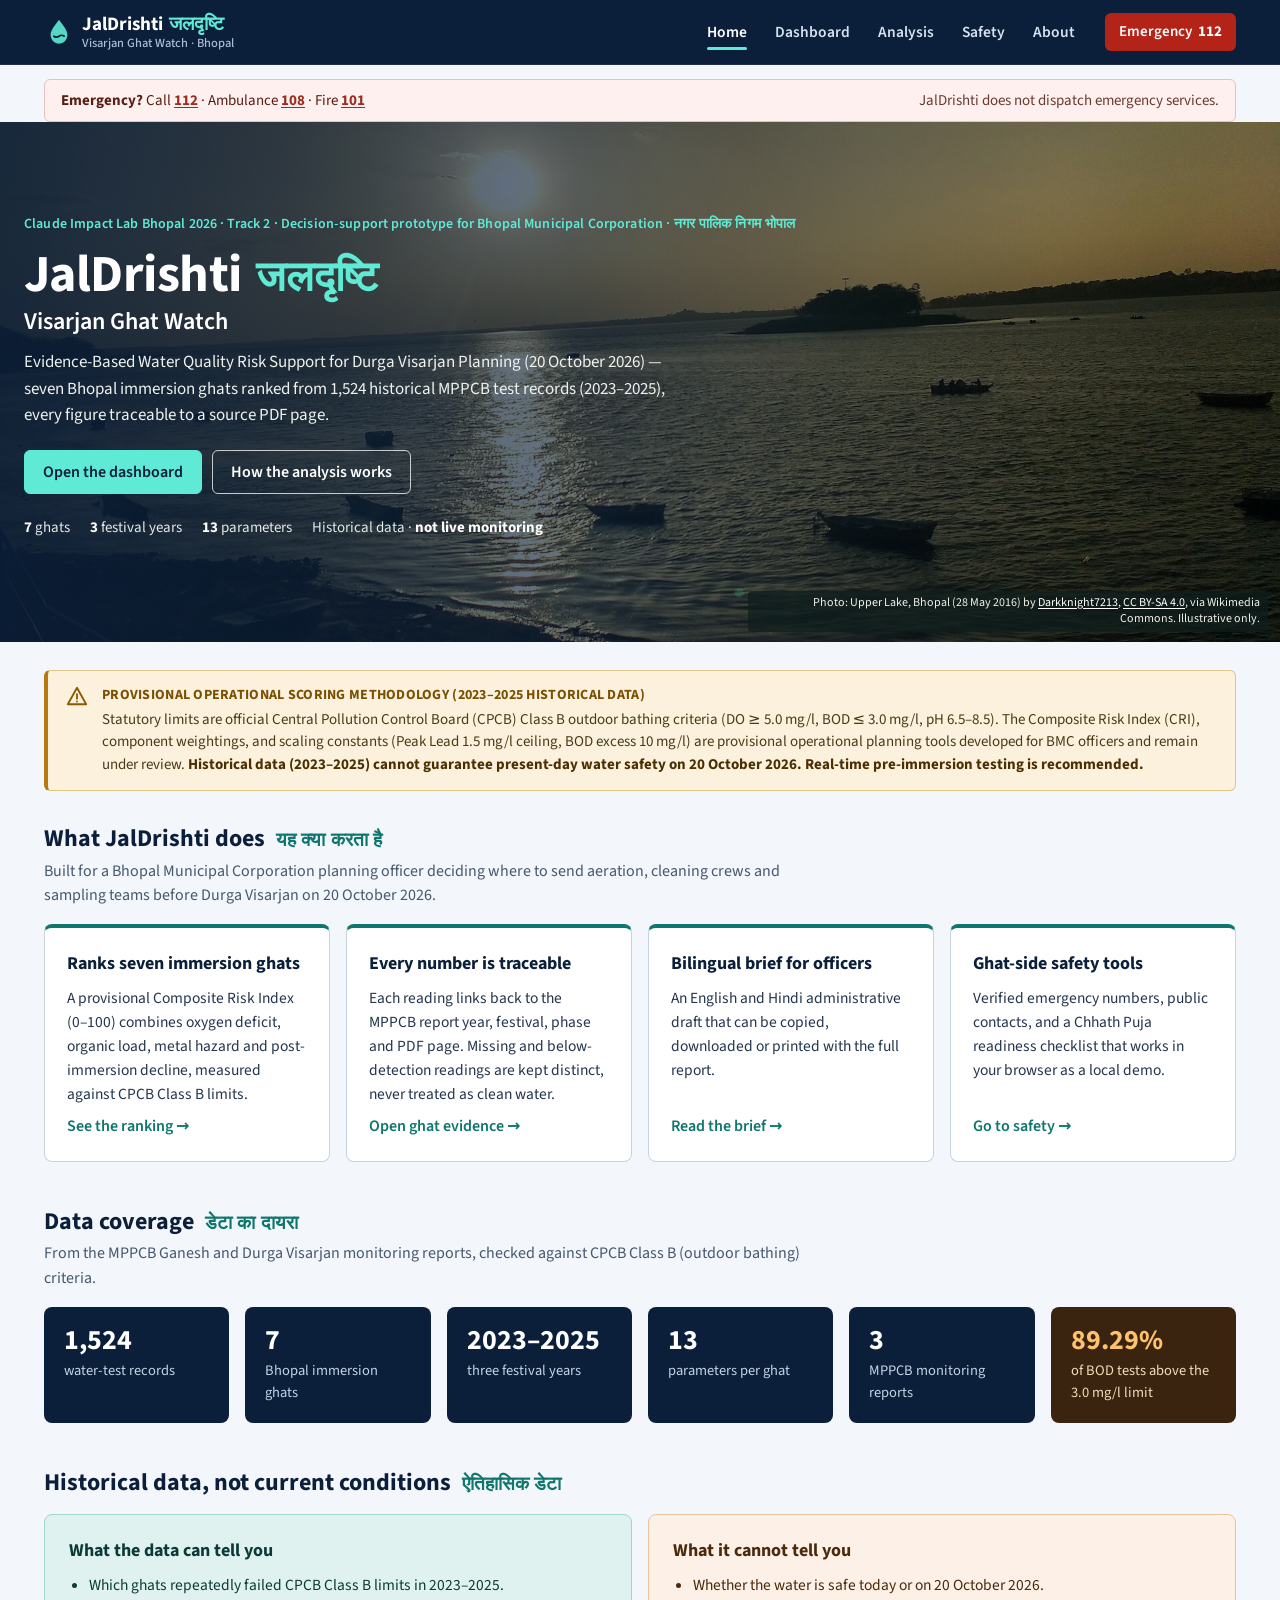
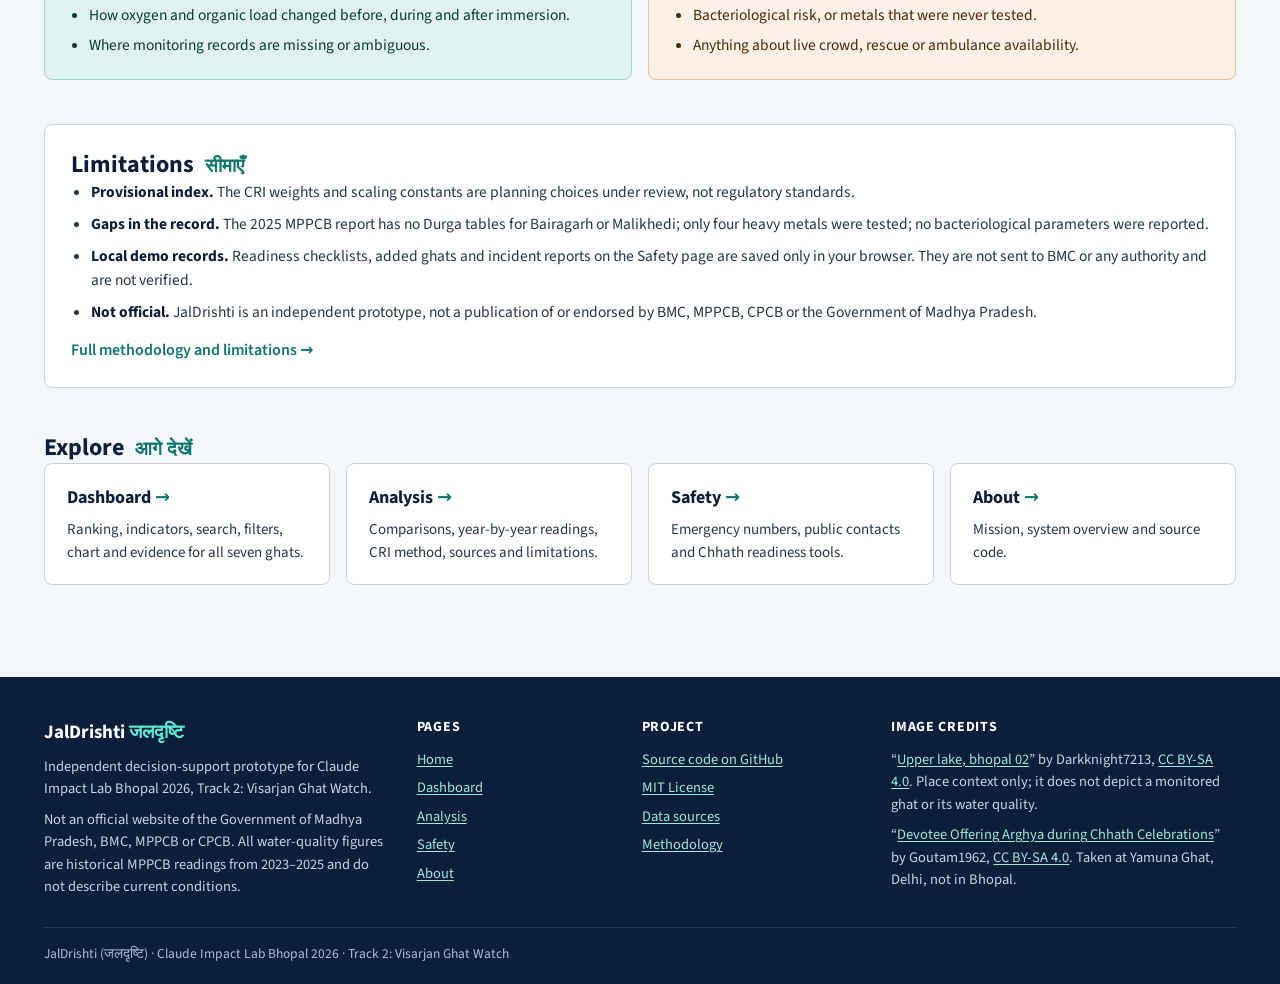
==== commit d1bdf894: "Restructure JalDrishti into professional multi-page website Co-Authored-By: Claude Opus 5.5 <noreply" ====
--- a/docs/index.html
+++ b/docs/index.html
@@ -4,29 +4,28 @@
   <meta charset="UTF-8">
   <meta name="viewport" content="width=device-width, initial-scale=1.0">
   <meta name="description" content="JalDrishti (जलदृष्टि): evidence-based water-quality risk ranking of seven Bhopal immersion ghats from 2023–2025 MPPCB monitoring records.">
-  <meta name="theme-color" content="#0f3b33">
-  <title>JalDrishti: Bhopal Visarjan Ghat Watch | BMC Decision Support</title>
+  <meta name="theme-color" content="#0b1f3a">
+  <title>JalDrishti: Bhopal Visarjan Ghat Watch | Evidence-based ghat water-quality support</title>
   <link rel="preload" as="font" type="font/woff2" href="assets/fonts/source-sans-3-latin-wght-normal.woff2" crossorigin>
-  <link rel="preload" as="image" href="assets/upper-lake-bhopal.jpg">
-  <link rel="icon" href="data:image/svg+xml,%3Csvg xmlns='http://www.w3.org/2000/svg' viewBox='0 0 32 32'%3E%3Cpath d='M16 3c-4.6 6.2-9 11.4-9 16.4A9 9 0 0 0 25 19.4C25 14.4 20.6 9.2 16 3z' fill='%231f4d45'/%3E%3C/svg%3E">
+  <link rel="icon" href="data:image/svg+xml,%3Csvg xmlns='http://www.w3.org/2000/svg' viewBox='0 0 32 32'%3E%3Cpath d='M16 3c-4.6 6.2-9 11.4-9 16.4A9 9 0 0 0 25 19.4C25 14.4 20.6 9.2 16 3z' fill='%230f766e'/%3E%3C/svg%3E">
   <link rel="stylesheet" href="style.css">
 </head>
 <body>
 
-  <a class="skip-link" href="#main">Skip to dashboard</a>
-
-  <!-- Top Navigation -->
+  <a class="skip-link" href="#main">Skip to main content</a>
+
+  <!-- Site header (shared across pages) -->
   <header class="site-nav" id="siteNav">
     <div class="nav-inner">
-      <a class="nav-brand" href="#top" aria-label="JalDrishti home">
+      <a class="nav-brand" href="index.html" aria-label="JalDrishti home">
         <svg class="nav-logo" viewBox="0 0 32 32" aria-hidden="true" focusable="false">
           <path d="M16 3c-4.6 6.2-9 11.4-9 16.4A9 9 0 0 0 25 19.4C25 14.4 20.6 9.2 16 3z" fill="currentColor" opacity=".9"/>
-          <path d="M10.5 20.5c1.8 1.4 3.6 1.4 5.5 0s3.7-1.4 5.5 0" fill="none" stroke="#ffffff" stroke-width="1.8" stroke-linecap="round"/>
+          <path d="M10.5 20.5c1.8 1.4 3.6 1.4 5.5 0s3.7-1.4 5.5 0" fill="none" stroke="#0b1f3a" stroke-width="1.8" stroke-linecap="round"/>
         </svg>
-        <span class="nav-brand-text">JalDrishti <span class="nav-brand-hi" lang="hi">जलदृष्टि</span></span>
+        <span class="nav-brand-text"><span class="nav-brand-name">JalDrishti <span class="nav-brand-hi" lang="hi">जलदृष्टि</span></span><span class="nav-brand-tag">Visarjan Ghat Watch · Bhopal</span></span>
       </a>
 
-      <button class="nav-toggle" id="navToggle" aria-expanded="false" aria-controls="navMenu" aria-label="Open navigation menu">
+      <button class="nav-toggle" id="navToggle" type="button" aria-expanded="false" aria-controls="navMenu" aria-label="Open navigation menu">
         <span class="nav-toggle-bar"></span>
         <span class="nav-toggle-bar"></span>
         <span class="nav-toggle-bar"></span>
@@ -34,30 +33,23 @@
 
       <nav class="nav-menu" id="navMenu" aria-label="Primary">
         <ul class="nav-links">
-          <li><a href="#overview">Overview</a></li>
-          <li><a href="#ranking">Ghat Ranking</a></li>
-          <li><a href="#chhath">Chhath Readiness</a></li>
-          <li><a href="#emergency">Emergency</a></li>
-          <li><a href="#sources">Sources</a></li>
-        </ul>
-        <div class="nav-actions">
-          <button class="btn btn-amber" type="button" onclick="toggleBilingualBrief()" aria-controls="briefSection" aria-expanded="false" id="briefToggleBtn">
-            <svg class="icon" viewBox="0 0 24 24" aria-hidden="true"><path d="M7 3h7l5 5v13H7z M14 3v5h5 M10 13h6 M10 17h6"/></svg>
-            Bilingual Brief <span class="btn-hi" lang="hi">(प्रशासनिक सारांश)</span>
-          </button>
-          <button class="btn btn-ghost" type="button" onclick="openMethodologyModal()">
-            <svg class="icon" viewBox="0 0 24 24" aria-hidden="true"><path d="M4 5h6a3 3 0 0 1 3 3v12a2 2 0 0 0-2-2H4z M20 5h-6a3 3 0 0 0-3 3v12a2 2 0 0 1 2-2h7z"/></svg>
-            Methodology &amp; Criteria
-          </button>
-          <button class="btn btn-ghost" type="button" onclick="printReport()">
-            <svg class="icon" viewBox="0 0 24 24" aria-hidden="true"><path d="M7 9V3h10v6 M7 17H4v-7h16v7h-3 M7 14h10v7H7z"/></svg>
-            Print Report
-          </button>
-        </div>
+          <li><a href="index.html" class="is-active" aria-current="page">Home</a></li>
+          <li><a href="dashboard.html">Dashboard</a></li>
+          <li><a href="analysis.html">Analysis</a></li>
+          <li><a href="safety.html">Safety</a></li>
+          <li><a href="about.html">About</a></li>
+        </ul>
+        <a class="nav-emergency" href="tel:112" aria-label="Call 112, emergency response">Emergency <strong>112</strong></a>
       </nav>
     </div>
   </header>
 
+  <div class="emergency-strip" role="note">
+    <span><strong>Emergency?</strong> Call <a href="tel:112">112</a> · Ambulance <a href="tel:108">108</a> · Fire <a href="tel:101">101</a></span>
+    <span class="emergency-strip-note">JalDrishti does not dispatch emergency services.</span>
+  </div>
+
+  <main id="main" tabindex="-1">
   <!-- Hero -->
   <section class="hero" id="top" aria-labelledby="heroTitle">
     <figure class="hero-media" id="heroMedia">
@@ -73,7 +65,7 @@
     </figure>
 
     <div class="hero-content">
-      <p class="hero-eyebrow">Decision-support prototype for Bhopal Municipal Corporation · <span lang="hi">नगर पालिक निगम भोपाल</span></p>
+      <p class="hero-eyebrow">Claude Impact Lab Bhopal 2026 · Track 2 · Decision-support prototype for Bhopal Municipal Corporation · <span lang="hi">नगर पालिक निगम भोपाल</span></p>
       <h1 id="heroTitle" class="hero-title">
         <span class="hero-title-en">JalDrishti</span>
         <span class="hero-title-hi" lang="hi">जलदृष्टि</span>
@@ -84,8 +76,8 @@
         seven Bhopal immersion ghats ranked from 1,524 historical MPPCB test records (2023–2025), every figure traceable to a source PDF page.
       </p>
       <div class="hero-cta">
-        <a class="btn btn-teal btn-lg" href="#ranking">View ghat ranking</a>
-        <button class="btn btn-ghost btn-lg" type="button" onclick="toggleBilingualBrief()">Read bilingual brief</button>
+        <a class="btn btn-teal btn-lg" href="dashboard.html">Open the dashboard</a>
+        <a class="btn btn-ghost btn-lg" href="analysis.html">How the analysis works</a>
       </div>
       <ul class="hero-facts" aria-label="Scope">
         <li><strong>7</strong> ghats</li>
@@ -111,601 +103,140 @@
     </div>
   </div>
 
-  <div class="emergency-strip" role="note">
-    <span><strong>Emergency?</strong> Call <a href="tel:112">112</a> · Ambulance <a href="tel:108">108</a> · Fire <a href="tel:101">101</a></span>
-    <span class="emergency-strip-note">JalDrishti does not dispatch emergency services.</span>
-  </div>
-
-  <main class="main-container" id="main" tabindex="-1">
-
-    <!-- Basin Overview KPI Cards -->
-    <section class="section" id="overview" aria-labelledby="overviewTitle">
-      <div class="section-head">
-        <h2 class="section-title" id="overviewTitle">Basin overview <span class="section-title-hi" lang="hi">जल-क्षेत्र सारांश</span></h2>
-        <p class="section-sub">Compliance against CPCB Class B outdoor-bathing limits, all seven ghats combined, 2023–2025.</p>
-      </div>
-      <div class="metrics-grid" id="basinMetrics">
-        <div class="metric-card reveal">
-          <div class="metric-label">Dataset Analyzed</div>
-          <div class="metric-value" id="valTotalRecords">1,524</div>
-          <div class="metric-sub">7 Bhopal Ghats · 3 Years (2023–2025)</div>
-        </div>
-        <div class="metric-card metric-card--alert reveal">
-          <div class="metric-label">Dissolved Oxygen Non-Compliance</div>
-          <div class="metric-value text-danger" id="valDoViol">36.2%</div>
-          <div class="metric-sub">42 of 116 tests &lt; 5.0 mg/l (4x Zero DO anoxia)</div>
-        </div>
-        <div class="metric-card metric-card--alert reveal">
-          <div class="metric-label">BOD Organic Non-Compliance</div>
-          <div class="metric-value text-warning" id="valBodViol">89.3%</div>
-          <div class="metric-sub">100 of 112 tests &gt; 3.0 mg/l (Mean: 6.61 mg/l)</div>
-        </div>
-        <div class="metric-card reveal">
-          <div class="metric-label">Heavy Metal Tests Evaluated</div>
-          <div class="metric-value text-primary" id="valMetals">480</div>
-          <div class="metric-sub">Pb, Cr, Cu, Zn (174 BDL, 258 detected, Peak Pb: 1.77)</div>
-        </div>
-      </div>
-    </section>
-
-    <!-- Bilingual Administrative Brief Box (Collapsible) -->
-    <section id="briefSection" class="brief-section" style="display: none;" aria-labelledby="briefTitle">
-      <div class="brief-header">
-        <div>
-          <h2 class="brief-title" id="briefTitle">Bilingual Administrative Brief <span lang="hi">(प्रशासनिक कार्ययोजना सारांश)</span></h2>
-          <p class="brief-subtitle">Actionable guidance drafted for the Municipal Commissioner, Bhopal Municipal Corporation</p>
-        </div>
-        <div class="brief-toolbar">
-          <div class="tab-group" role="tablist" aria-label="Brief language">
-            <button class="tab-btn active" id="tabEnBtn" role="tab" aria-selected="true" aria-controls="briefContentEn" onclick="switchBriefTab('en')">English Brief</button>
-            <button class="tab-btn" id="tabHiBtn" role="tab" aria-selected="false" aria-controls="briefContentHi" onclick="switchBriefTab('hi')" lang="hi">हिंदी सारांश</button>
+    <div class="main-container">
+
+      <!-- Key benefits -->
+      <section class="section" aria-labelledby="benefitsTitle">
+        <div class="section-head">
+          <h2 class="section-title" id="benefitsTitle">What JalDrishti does <span class="section-title-hi" lang="hi">यह क्या करता है</span></h2>
+          <p class="section-sub">Built for a Bhopal Municipal Corporation planning officer deciding where to send aeration, cleaning crews and sampling teams before Durga Visarjan on 20 October 2026.</p>
+        </div>
+        <ul class="benefit-grid">
+          <li class="benefit-card reveal">
+            <h3>Ranks seven immersion ghats</h3>
+            <p>A provisional Composite Risk Index (0–100) combines oxygen deficit, organic load, metal hazard and post-immersion decline, measured against CPCB Class B limits.</p>
+            <a class="text-link" href="dashboard.html">See the ranking</a>
+          </li>
+          <li class="benefit-card reveal">
+            <h3>Every number is traceable</h3>
+            <p>Each reading links back to the MPPCB report year, festival, phase and PDF page. Missing and below-detection readings are kept distinct, never treated as clean water.</p>
+            <a class="text-link" href="dashboard.html#ranking">Open ghat evidence</a>
+          </li>
+          <li class="benefit-card reveal">
+            <h3>Bilingual brief for officers</h3>
+            <p>An English and Hindi administrative draft that can be copied, downloaded or printed with the full report.</p>
+            <a class="text-link" href="dashboard.html">Read the brief</a>
+          </li>
+          <li class="benefit-card reveal">
+            <h3>Ghat-side safety tools</h3>
+            <p>Verified emergency numbers, public contacts, and a Chhath Puja readiness checklist that works in your browser as a local demo.</p>
+            <a class="text-link" href="safety.html">Go to safety</a>
+          </li>
+        </ul>
+      </section>
+
+      <!-- Data coverage -->
+      <section class="section" aria-labelledby="coverageTitle">
+        <div class="section-head">
+          <h2 class="section-title" id="coverageTitle">Data coverage <span class="section-title-hi" lang="hi">डेटा का दायरा</span></h2>
+          <p class="section-sub">From the MPPCB Ganesh and Durga Visarjan monitoring reports, checked against CPCB Class B (outdoor bathing) criteria.</p>
+        </div>
+        <ul class="stat-grid">
+          <li class="stat-tile"><span class="stat-value">1,524</span><span class="stat-label">water-test records</span></li>
+          <li class="stat-tile"><span class="stat-value">7</span><span class="stat-label">Bhopal immersion ghats</span></li>
+          <li class="stat-tile"><span class="stat-value">2023–2025</span><span class="stat-label">three festival years</span></li>
+          <li class="stat-tile"><span class="stat-value">13</span><span class="stat-label">parameters per ghat</span></li>
+          <li class="stat-tile"><span class="stat-value">3</span><span class="stat-label">MPPCB monitoring reports</span></li>
+          <li class="stat-tile stat-tile--alert"><span class="stat-value">89.29%</span><span class="stat-label">of BOD tests above the 3.0 mg/l limit</span></li>
+        </ul>
+      </section>
+
+      <!-- Historical vs current -->
+      <section class="section" aria-labelledby="historicalTitle">
+        <div class="section-head">
+          <h2 class="section-title" id="historicalTitle">Historical data, not current conditions <span class="section-title-hi" lang="hi">ऐतिहासिक डेटा</span></h2>
+        </div>
+        <div class="compare-grid">
+          <div class="compare-card compare-card--can">
+            <h3>What the data can tell you</h3>
+            <ul>
+              <li>Which ghats repeatedly failed CPCB Class B limits in 2023–2025.</li>
+              <li>How oxygen and organic load changed before, during and after immersion.</li>
+              <li>Where monitoring records are missing or ambiguous.</li>
+            </ul>
           </div>
-          <button class="btn btn-sm btn-teal" type="button" onclick="copyBriefText()">Copy Brief</button>
-          <button class="btn btn-sm btn-ghost" type="button" onclick="downloadBriefFile()">Download (.txt)</button>
-          <button class="btn btn-sm btn-ghost" type="button" onclick="closeBriefSection()" aria-label="Close brief">&times; Close</button>
-        </div>
-      </div>
-      <p class="brief-status" id="briefStatus" role="status" aria-live="polite"></p>
-
-      <div class="brief-content-wrapper">
-        <!-- English Brief Content -->
-        <div id="briefContentEn" class="brief-text-panel" role="tabpanel" aria-labelledby="tabEnBtn">
-          <div class="memo-header">
-            <span class="memo-draft">DRAFT FOR OFFICIAL REVIEW — prepared by JalDrishti; not an issued BMC order</span><br>
-            <strong>OFFICE OF THE COMMISSIONER, BHOPAL MUNICIPAL CORPORATION (BMC)</strong><br>
-            <strong>MEMORANDUM | ENVIRONMENTAL SURVEILLANCE & VISARJAN MANAGEMENT</strong><br>
-            <strong>DATE:</strong> 11 October 2026 | <strong>EVENT:</strong> Durga Visarjan (20 October 2026)
+          <div class="compare-card compare-card--cannot">
+            <h3>What it cannot tell you</h3>
+            <ul>
+              <li>Whether the water is safe today or on 20 October 2026.</li>
+              <li>Bacteriological risk, or metals that were never tested.</li>
+              <li>Anything about live crowd, rescue or ambulance availability.</li>
+            </ul>
           </div>
-          <p><strong>SUBJECT: Water Quality Risk Hierarchy, Site Warnings & Deployment Directive across 7 Bhopal Immersion Ghats</strong></p>
-
-          <p><strong>1. Executive Summary:</strong><br>
-          Analysis of 1,524 water tests (2023–2025) monitored by MPPCB against Central Pollution Control Board (CPCB) Class B standards reveals severe oxygen depletion (36.2% non-compliance; 4 complete anoxia readings) and organic overload (89.3% non-compliance). Immediate operational intervention is required to prevent fish kills, severe stench, and toxic paint dispersion.</p>
-
-          <p><strong>2. Site Risk Ranking & Operational Hierarchy:</strong><br>
-          • <strong>Rank 1 — Bairagarh (Sant Hirdaram) kund (Upper Lake) [CRI: 69.58 | Tier 2]:</strong> Highest operational vulnerability. Experienced 4 complete anoxia events (DO = 0.0 mg/l) and peak Lead concentration of 1.770 mg/l. <em>Mandate: Pre-position mobile aeration cascades 48h prior; divert large idols to lined tanks.</em><br>
-          • <strong>Rank 2 — Malikhedi kund (Kund) [CRI: 51.05 | Tier 3]:</strong> Severe oxygen deficit (69.2% non-compliance, minimum DO 0.60 mg/l) and elevated organic loading (mean BOD 6.54 mg/l).<br>
-          • <strong>Rank 3 — Khatlapura ghat (Lower Lake) [CRI: 46.39 | Tier 3]:</strong> Critical heavy metal accumulation from painted idols (Peak Copper 2.66 mg/l, Chromium 1.98 mg/l, Lead 1.27 mg/l).<br>
-          • <strong>Rank 4 — Shahpura lake ghat (Shahpura Lake) [CRI: 46.33 | Tier 3]:</strong> Chronic organic decomposition (100% BOD non-compliance, average BOD 8.06 mg/l).<br>
-          • <strong>Rank 5 — Rani Kamlapati / Kamla Park (Lower Lake) [CRI: 45.66 | Tier 3]:</strong> Elevated BOD (100% fail) and DO drop to 2.40 mg/l.<br>
-          • <strong>Rank 6 — Hathaikheda dam / kund [CRI: 38.51 | Tier 4]:</strong> Well-oxygenated (DO min 5.10 mg/l) but vulnerable to acute post-immersion BOD surges up to 22.0 mg/l.<br>
-          • <strong>Rank 7 — Prempura ghat (Upper Lake) [CRI: 28.92 | Tier 4]:</strong> Least degraded baseline; lowest mean BOD (3.56 mg/l).</p>
-
-          <p><strong>3. Critical Data Gaps & Caveats:</strong><br>
-          The official MPPCB 2025 report omitted Durga immersion tables for Bairagarh and Malikhedi. This absence of recent records must not be construed as clean water. Real-time pre-immersion sampling is ordered on 18–19 October 2026.</p>
-        </div>
-
-        <!-- Hindi Brief Content -->
-        <div id="briefContentHi" class="brief-text-panel" role="tabpanel" aria-labelledby="tabHiBtn" lang="hi" style="display: none;">
-          <div class="memo-header">
-            <span class="memo-draft">आधिकारिक समीक्षा हेतु प्रारूप — JalDrishti द्वारा तैयार; यह नगर निगम का जारी आदेश नहीं है</span><br>
-            <strong>आयुक्त कार्यालय, नगर पालिक निगम भोपाल</strong><br>
-            <strong>प्रशासनिक निर्देश | पर्यावरण संरक्षण एवं विसर्जन प्रबंधन</strong><br>
-            <strong>दिनांक:</strong> 11 अक्टूबर 2026 | <strong>संदर्भ:</strong> दुर्गा विसर्जन (20 अक्टूबर 2026)
-          </div>
-          <p><strong>विषय: भोपाल के 7 विसर्जन घाटों की जल गुणवत्ता जोखिम रैंकिंग एवं अनिवार्य कार्ययोजना</strong></p>
-
-          <p><strong>1. कार्यकारी सारांश:</strong><br>
-          मध्य प्रदेश प्रदूषण नियंत्रण बोर्ड (MPPCB) के 2023 से 2025 के 1,524 जल परीक्षणों के केंद्रीय प्रदूषण नियंत्रण बोर्ड (CPCB) क्लास 'B' (स्नान जल) मानकों के आधार पर विश्लेषण से स्पष्ट है कि विसर्जन स्थलों पर गंभीर ऑक्सीजन संकट (36.2% उल्लंघन; 4 बार शून्य DO) तथा जैविक कचरा भार (89.3% उल्लंघन) विद्यमान है। जलीय जीवों के संरक्षण एवं प्रदूषण नियंत्रण हेतु तत्काल संसाधन नियोजन अनिवार्य है।</p>
-
-          <p><strong>2. घाटवार जोखिम रैंकिंग एवं प्राथमिकता निर्देश:</strong><br>
-          • <strong>रैंक 1 — संत हिरदाराम (बैरागढ़) विसर्जन कुंड (बड़ा तालाब) [CRI: 69.58]:</strong> सर्वाधिक संवेदनशील स्थल। यहाँ घुलित ऑक्सीजन 4 बार शून्य (0.0 mg/l) दर्ज हुई तथा सीसा (Lead) 1.77 mg/l तक पहुंचा। <em>अनिवार्य निर्देश: विसर्जन से 48 घंटे पूर्व कृत्रिम एरेटर (ऑक्सीजन संयंत्र) चालू करें एवं रासायनिक मूर्तियों को मुख्य जल से रोकें।</em><br>
-          • <strong>रैंक 2 — मालीखेड़ी विसर्जन कुंड [CRI: 51.05]:</strong> 69.2% नमूनों में ऑक्सीजन की भारी कमी (न्यूनतम DO 0.60 mg/l) तथा उच्च बीओडी (औसत 6.54 mg/l)।<br>
-          • <strong>रैंक 3 — खटलापुरा घाट (छोटा तालाब) [CRI: 46.39]:</strong> भारी धातुओं का अत्यधिक जमाव (तांबा 2.66 mg/l, क्रोमियम 1.98 mg/l, सीसा 1.27 mg/l)।<br>
-          • <strong>रैंक 4 — शाहपुरा झील घाट [CRI: 46.33]:</strong> 100% नमूनों में बीओडी मानक का उल्लंघन (औसत 8.06 mg/l)।<br>
-          • <strong>रैंक 5 — रानी कमलापति / कमला पार्क [CRI: 45.66]:</strong> 100% बीओडी उल्लंघन तथा ऑक्सीजन गिरकर 2.40 mg/l हुई।<br>
-          • <strong>रैंक 6 — हथाईखेड़ा बांध / कुंड [CRI: 38.51]:</strong> ऑक्सीजन स्तर संतोषजनक (न्यूनतम 5.10 mg/l), किंतु विसर्जन पश्चात बीओडी 22.0 mg/l तक उछलता है।<br>
-          • <strong>रैंक 7 — प्रेमपुरा घाट (बड़ा तालाब) [CRI: 28.92]:</strong> अपेक्षाकृत सबसे सुरक्षित स्थल; न्यूनतम औसत बीओडी (3.56 mg/l)।</p>
-
-          <p><strong>3. डेटा अंतराल एवं सतर्कता सूचना:</strong><br>
-          वर्ष 2025 की आधिकारिक रिपोर्ट में बैरागढ़ एवं मालीखेड़ी के दुर्गा विसर्जन आंकड़े दर्ज नहीं हैं। डेटा के अभाव को स्वच्छ जल न माना जाए। 18–19 अक्टूबर 2026 को अनिवार्य रूप से विसर्जन पूर्व परीक्षण किया जाए।</p>
-        </div>
-      </div>
-    </section>
-
-    <!-- CRI Composition Chart -->
-    <section class="section panel" id="composition" aria-labelledby="chartTitle">
-      <div class="section-head section-head--row">
-        <div>
-          <h2 class="section-title" id="chartTitle">What drives each ghat's CRI <span class="section-title-hi" lang="hi">जोखिम घटक</span></h2>
-          <p class="section-sub">Provisional CRI (0–100) split into its weighted components: 0.40 &times; oxygen deficit + 0.30 &times; organic load + 0.20 &times; metal hazard + 0.10 &times; lagged impact. Follows the search, filters and sort below.</p>
-        </div>
-        <ul class="chart-legend" aria-label="Chart legend">
-          <li><span class="swatch swatch-do"></span>Oxygen deficit (40%)</li>
-          <li><span class="swatch swatch-bod"></span>Organic load (30%)</li>
-          <li><span class="swatch swatch-metal"></span>Metal hazard (20%)</li>
-          <li><span class="swatch swatch-lagged"></span>Lagged impact (10%)</li>
-        </ul>
-      </div>
-      <div class="cri-chart" id="criChart" role="list" aria-label="Composite Risk Index composition by ghat"></div>
-      <div class="cri-axis-row" aria-hidden="true">
-        <span></span>
-        <div class="cri-axis">
-          <span style="left:0%">0</span><span style="left:25%">25</span><span style="left:50%">50</span><span style="left:75%">75</span><span style="left:100%">100</span>
-        </div>
-        <span></span>
-      </div>
-      <div class="chart-tooltip" id="chartTooltip" role="tooltip" hidden></div>
-      <details class="chart-table-toggle">
-        <summary>View chart data as a table</summary>
-        <div class="table-responsive">
-          <table>
-            <thead>
-              <tr><th scope="col">Rank</th><th scope="col">Ghat</th><th scope="col">Oxygen sub-score</th><th scope="col">Organic sub-score</th><th scope="col">Metal sub-score</th><th scope="col">Lagged sub-score</th><th scope="col">CRI</th></tr>
-            </thead>
-            <tbody id="chartTableBody"></tbody>
-          </table>
-        </div>
-      </details>
-    </section>
-
-    <!-- Interactive Search, Filter & Sort Controls -->
-    <section class="section" id="ranking" aria-labelledby="rankingTitle">
-      <div class="section-head">
-        <h2 class="section-title" id="rankingTitle">Seven-ghat risk ranking <span class="section-title-hi" lang="hi">घाटवार जोखिम रैंकिंग</span></h2>
-        <p class="section-sub">Rank is fixed by the analytical engine's CRI; sorting only changes display order.</p>
-      </div>
-
-      <div class="controls-bar" role="search">
-        <div class="search-box">
-          <label class="visually-hidden" for="searchInput">Search ghats</label>
-          <svg class="search-icon" viewBox="0 0 24 24" aria-hidden="true"><circle cx="11" cy="11" r="7"/><path d="m20 20-3.5-3.5"/></svg>
-          <input type="search" id="searchInput" autocomplete="off" placeholder="Search ghat name (English or हिंदी), water body, or parameter..." oninput="handleFilterChange()">
-          <button class="search-clear" id="searchClear" type="button" onclick="clearSearch()" aria-label="Clear search" hidden>
-            <svg viewBox="0 0 24 24" aria-hidden="true"><path d="M6 6l12 12M18 6 6 18"/></svg>
-          </button>
-        </div>
-        <div class="filter-group">
-          <label class="select-wrap">
-            <span class="select-label">Water body</span>
-            <select id="waterbodyFilter" onchange="handleFilterChange()">
-              <option value="ALL">All Water Bodies</option>
-              <option value="Upper Lake">Upper Lake (बड़ा तालाब)</option>
-              <option value="Lower Lake">Lower Lake (छोटा तालाब)</option>
-              <option value="Shahpura Lake">Shahpura Lake</option>
-              <option value="Kund">Kunds (कुंड)</option>
-              <option value="Hathaikheda dam">Hathaikheda Dam</option>
-            </select>
-          </label>
-          <label class="select-wrap">
-            <span class="select-label">Risk tier</span>
-            <select id="tierFilter" onchange="handleFilterChange()">
-              <option value="ALL">All Risk Tiers</option>
-              <option value="Tier 2">Tier 2 (High Non-Compliance)</option>
-              <option value="Tier 3">Tier 3 (Moderate Non-Compliance)</option>
-              <option value="Tier 4">Tier 4 (Low Relative Non-Compliance)</option>
-            </select>
-          </label>
-          <label class="select-wrap">
-            <span class="select-label">Sort by</span>
-            <select id="sortSelect" onchange="handleFilterChange()">
-              <option value="CRI_DESC">Composite Risk (High to Low)</option>
-              <option value="DO_VIOL_DESC">DO Non-Compliance % (High to Low)</option>
-              <option value="BOD_AVG_DESC">Mean BOD (High to Low)</option>
-              <option value="LEAD_PEAK_DESC">Peak Lead (High to Low)</option>
-              <option value="NAME_ASC">Ghat Name (A to Z)</option>
-            </select>
-          </label>
-          <button class="btn btn-ghost btn-reset" type="button" onclick="resetFilters()">
-            <svg class="icon" viewBox="0 0 24 24" aria-hidden="true"><path d="M4 12a8 8 0 1 0 2.3-5.6M4 4v4h4"/></svg>
-            Reset
-          </button>
-        </div>
-      </div>
-
-      <div class="results-meta">
-        <span id="resultsCount" role="status" aria-live="polite">Showing 7 of 7 ghats</span>
-        <span class="sort-indicator" id="sortLabel">Ordered by Composite Risk Index (CRI)</span>
-      </div>
-
-      <!-- Ranked Ghats Cards List -->
-      <div class="ghats-list" id="ghatsList">
-        <div class="loading-state">Loading analytical engine results from data_output/analysis_results.json...</div>
-      </div>
-    </section>
-
-    <!-- ================= Chhath Puja ghat readiness (local demo tools) ================= -->
-    <section class="section chhath" id="chhath" aria-labelledby="chhathTitle">
-      <div class="chhath-intro panel">
-        <figure class="chhath-photo" id="chhathPhoto">
-          <img src="assets/chhath-arghya-yamuna-ghat-delhi.jpg" width="1280" height="830" loading="lazy" decoding="async"
-               alt="A devotee in a red and gold sari holds a bamboo soop basket with a coconut and marigolds while offering arghya during Chhath celebrations."
-               onerror="this.closest('.chhath-photo').classList.add('is-fallback'); this.remove();">
-          <figcaption>
-            Chhath arghya at Yamuna Ghat, <strong>Delhi</strong> (27 Oct 2025). Photo by
-            <a href="https://commons.wikimedia.org/wiki/File:Devotee_Offering_Arghya_during_Chhath_Celebrations.jpg" target="_blank" rel="noopener">Goutam1962</a>,
-            <a href="https://creativecommons.org/licenses/by-sa/4.0/" target="_blank" rel="noopener license">CC BY-SA 4.0</a>, via Wikimedia Commons. Not a Bhopal ghat.
-          </figcaption>
-        </figure>
-        <div class="chhath-text">
-          <div class="sunrise" aria-hidden="true"><span class="sunrise-sun"></span><span class="sunrise-water"></span></div>
-          <h2 class="section-title" id="chhathTitle">Chhath Puja ghat readiness <span class="section-title-hi" lang="hi">छठ पूजा घाट तैयारी</span></h2>
-          <p class="section-sub">
-            Planning tools for ghat-side safety: a readiness checklist, a list of additional ghats, a resource directory and an incident log.
-          </p>
-          <div class="demo-notice" role="note">
-            <strong>Local demo records.</strong> Everything you enter here is saved only in this browser (localStorage). It is not shared, not sent to BMC or any authority, and not verified by anyone. It is kept separate from the 2023–2025 historical water-quality dataset.
-            <span lang="hi">यहाँ दर्ज जानकारी केवल इसी ब्राउज़र में सहेजी जाती है; यह किसी अधिकारी को नहीं भेजी जाती।</span>
-          </div>
-          <p class="storage-status" id="storageStatus" role="status"></p>
-        </div>
-      </div>
-
-      <!-- Readiness checklist -->
-      <div class="panel ops-block" id="readiness" aria-labelledby="readinessTitle">
-        <div class="section-head section-head--row">
-          <div>
-            <h3 class="ops-title" id="readinessTitle">Readiness checklist <span class="section-title-hi" lang="hi">तैयारी सूची</span></h3>
-            <p class="section-sub">Track each safety item as Pending, In progress or Verified. “Verified” here means verified by the person using this browser, not by an authority.</p>
-          </div>
-          <label class="select-wrap ops-ghat-picker">
-            <span class="select-label">Ghat</span>
-            <select id="checklistGhat"></select>
-          </label>
-        </div>
-        <p class="checklist-summary" id="checklistSummary" aria-live="polite"></p>
-        <ul class="checklist" id="checklistList"></ul>
-        <div class="ops-actions">
-          <button class="btn btn-ghost btn-sm" type="button" id="checklistReset">Reset this ghat&rsquo;s checklist</button>
-        </div>
-      </div>
-
-      <div class="ops-grid">
-        <!-- Add Ghat -->
-        <div class="panel ops-block" id="addGhat" aria-labelledby="addGhatTitle">
-          <h3 class="ops-title" id="addGhatTitle">Add a ghat <span class="section-title-hi" lang="hi">घाट जोड़ें</span></h3>
-          <p class="section-sub">For immersion or Chhath sites not in the historical dataset. New ghats get <strong>no water-quality score and no CRI rank</strong>: no monitoring data exists for them here.</p>
-          <form class="ops-form" id="ghatForm" novalidate>
-            <input type="hidden" id="ghatEditId">
-            <div class="field">
-              <label for="ghatName">Ghat name <span class="req">(required)</span></label>
-              <input id="ghatName" name="ghatName" type="text" maxlength="80" autocomplete="off" required aria-describedby="ghatNameErr">
-              <p class="field-error" id="ghatNameErr"></p>
-            </div>
-            <div class="field">
-              <label for="ghatWater">Water body <span class="req">(required)</span></label>
-              <select id="ghatWater" name="ghatWater" required aria-describedby="ghatWaterErr">
-                <option value="">Select…</option>
-                <option>Upper Lake (बड़ा तालाब)</option>
-                <option>Lower Lake (छोटा तालाब)</option>
-                <option>Shahpura Lake</option>
-                <option>Kaliyasot / Kerwa area</option>
-                <option>Artificial kund / tank</option>
-                <option>Other</option>
-              </select>
-              <p class="field-error" id="ghatWaterErr"></p>
-            </div>
-            <div class="field">
-              <label for="ghatArea">Locality / ward <span class="opt">(optional)</span></label>
-              <input id="ghatArea" name="ghatArea" type="text" maxlength="80" autocomplete="off">
-            </div>
-            <div class="field">
-              <label for="ghatFootfall">Expected footfall <span class="opt">(optional, people)</span></label>
-              <input id="ghatFootfall" name="ghatFootfall" type="number" min="0" max="1000000" step="1" inputmode="numeric" aria-describedby="ghatFootfallErr">
-              <p class="field-error" id="ghatFootfallErr"></p>
-            </div>
-            <div class="field field--wide">
-              <label for="ghatNotes">Notes <span class="opt">(optional, max 300 characters)</span></label>
-              <textarea id="ghatNotes" name="ghatNotes" rows="2" maxlength="300"></textarea>
-            </div>
-            <div class="form-actions">
-              <button class="btn btn-primary" type="submit" id="ghatSubmit">Add ghat</button>
-              <button class="btn btn-ghost" type="button" id="ghatCancel" hidden>Cancel edit</button>
-            </div>
-            <p class="form-status" id="ghatStatus" role="status" aria-live="polite"></p>
-          </form>
-          <h4 class="ops-subtitle">Added ghats (local demo)</h4>
-          <ul class="record-list" id="ghatList"></ul>
-        </div>
-
-        <!-- Incident report -->
-        <div class="panel ops-block" id="incident" aria-labelledby="incidentTitle">
-          <h3 class="ops-title" id="incidentTitle">Incident log <span class="section-title-hi" lang="hi">घटना दर्ज करें</span></h3>
-          <div class="emergency-callout" role="note">
-            <strong>Emergency? Call <a href="tel:112">112</a> now.</strong> This form does not alert police, ambulance, fire, divers or BMC. Reports stay in this browser only.
-          </div>
-          <form class="ops-form" id="incidentForm" novalidate>
-            <div class="field">
-              <label for="incGhat">Ghat <span class="req">(required)</span></label>
-              <select id="incGhat" required aria-describedby="incGhatErr"></select>
-              <p class="field-error" id="incGhatErr"></p>
-            </div>
-            <div class="field">
-              <label for="incType">Type <span class="req">(required)</span></label>
-              <select id="incType" required aria-describedby="incTypeErr">
-                <option value="">Select…</option>
-                <option>Slippery or broken steps</option>
-                <option>Lighting failure</option>
-                <option>Missing or damaged barrier</option>
-                <option>Deep-water warning missing</option>
-                <option>Crowding / congestion</option>
-                <option>Injury needing first aid</option>
-                <option>Sanitation or waste problem</option>
-                <option>Visible water pollution</option>
-                <option>Other</option>
-              </select>
-              <p class="field-error" id="incTypeErr"></p>
-            </div>
-            <div class="field">
-              <label for="incTime">Time observed <span class="req">(required)</span></label>
-              <input id="incTime" type="datetime-local" required aria-describedby="incTimeErr">
-              <p class="field-error" id="incTimeErr"></p>
-            </div>
-            <div class="field">
-              <label for="incContact">Your phone <span class="opt">(optional, 10 digits)</span></label>
-              <input id="incContact" type="tel" inputmode="tel" maxlength="14" autocomplete="tel" aria-describedby="incContactErr">
-              <p class="field-error" id="incContactErr"></p>
-            </div>
-            <div class="field field--wide">
-              <label for="incDesc">What happened? <span class="req">(required, 10–500 characters)</span></label>
-              <textarea id="incDesc" rows="3" maxlength="500" required aria-describedby="incDescErr"></textarea>
-              <p class="field-error" id="incDescErr"></p>
-            </div>
-            <div class="form-actions">
-              <button class="btn btn-primary" type="submit">Save to local log</button>
-            </div>
-            <p class="form-status" id="incStatus" role="status" aria-live="polite"></p>
-          </form>
-          <h4 class="ops-subtitle">Logged incidents (local demo, not sent)</h4>
-          <ul class="record-list" id="incidentList"></ul>
-        </div>
-      </div>
-
-      <!-- Resource directory -->
-      <div class="panel ops-block" id="resources" aria-labelledby="resourcesTitle">
-        <h3 class="ops-title" id="resourcesTitle">Resource directory <span class="section-title-hi" lang="hi">संसाधन सूची</span></h3>
-        <p class="section-sub">Volunteers, workers, first-aid points, divers and rescue teams for each ghat. JalDrishti lists an entry only with an official source. No verified roster has been published for 2026 yet, so these lists are intentionally empty.</p>
-        <ul class="resource-grid" id="resourceGrid"></ul>
-      </div>
-    </section>
-
-    <!-- ================= Emergency services ================= -->
-    <section class="section panel emergency" id="emergency" aria-labelledby="emergencyTitle">
-      <div class="section-head">
-        <h2 class="section-title" id="emergencyTitle">Emergency services <span class="section-title-hi" lang="hi">आपातकालीन सेवाएँ</span></h2>
-        <p class="section-sub"><strong>JalDrishti does not dispatch emergency services</strong>, track ambulances or confirm that rescue teams are available. Tap a number to call the public service directly.</p>
-        <p class="section-sub" lang="hi">JalDrishti कोई आपातकालीन सेवा नहीं भेजता। सीधे कॉल करने के लिए नंबर पर टैप करें।</p>
-      </div>
-      <ul class="emergency-list">
-        <li class="emergency-card emergency-card--primary">
-          <a class="emergency-tel" href="tel:112" aria-label="Call 112, emergency response">112</a>
-          <div>
-            <h3 class="contact-name">Emergency response <span class="contact-name-hi" lang="hi">आपातकालीन सहायता</span></h3>
-            <p class="contact-role">Dial 112 (MP Police ERSS): police, with links to fire (101) and health (108). 24/7 in all districts.</p>
-            <a class="contact-source" href="https://dial112.mppolice.gov.in/" target="_blank" rel="noopener">Source: dial112.mppolice.gov.in</a>
-          </div>
-        </li>
-        <li class="emergency-card">
-          <a class="emergency-tel" href="tel:108" aria-label="Call 108, ambulance">108</a>
-          <div>
-            <h3 class="contact-name">Ambulance <span class="contact-name-hi" lang="hi">एम्बुलेंस</span></h3>
-            <p class="contact-role">Emergency ambulance service.</p>
-            <a class="contact-source" href="https://bhopal.nic.in/en/helpline/" target="_blank" rel="noopener">Source: District Bhopal helplines</a>
-          </div>
-        </li>
-        <li class="emergency-card">
-          <a class="emergency-tel" href="tel:101" aria-label="Call 101, fire service">101</a>
-          <div>
-            <h3 class="contact-name">Fire service <span class="contact-name-hi" lang="hi">अग्निशमन</span></h3>
-            <p class="contact-role">Fire emergency.</p>
-            <a class="contact-source" href="https://bhopal.nic.in/en/helpline/" target="_blank" rel="noopener">Source: District Bhopal helplines</a>
-          </div>
-        </li>
-      </ul>
-    </section>
-
-    <!-- Useful Contacts -->
-    <section class="section panel contacts" id="contacts" aria-labelledby="contactsTitle">
-      <div class="section-head">
-        <h2 class="section-title" id="contactsTitle">Useful Contacts <span class="section-title-hi" lang="hi">जरूरी संपर्क</span></h2>
-        <p class="section-sub">
-          These are existing public contacts of government offices, listed on their official websites. They are <strong>not a dedicated JalDrishti helpline</strong>, and JalDrishti is not affiliated with them.
-        </p>
-        <p class="section-sub" lang="hi">
-          ये सरकारी कार्यालयों के मौजूदा सार्वजनिक संपर्क हैं, जो उनकी आधिकारिक वेबसाइटों पर दिए गए हैं। यह JalDrishti की कोई अलग हेल्पलाइन <strong>नहीं</strong> है।
-        </p>
-      </div>
-      <ul class="contact-list">
-        <li class="contact-card">
-          <h3 class="contact-name">Bhopal Municipal Corporation <span class="contact-name-hi" lang="hi">नगर पालिक निगम भोपाल</span></h3>
-          <p class="contact-role">Commissioner's office, Harshwardhan Complex, Mata Mandir, Bhopal</p>
-          <p class="contact-phones">
-            <a class="contact-tel" href="tel:+917552701222" aria-label="Call Bhopal Municipal Corporation, 0755-2701222">0755-2701222</a>
-          </p>
-          <a class="contact-source" href="https://bhopal.nic.in/en/public-utility/bhopal-municipal-corporation/" target="_blank" rel="noopener">Source: District Bhopal (bhopal.nic.in)</a>
-        </li>
-        <li class="contact-card">
-          <h3 class="contact-name">MP Pollution Control Board, Regional Office Bhopal <span class="contact-name-hi" lang="hi">म.प्र. प्रदूषण नियंत्रण बोर्ड, क्षेत्रीय कार्यालय भोपाल</span></h3>
-          <p class="contact-role">E-5, Paryavaran Parisar, Arera Colony, Bhopal: water-quality and pollution matters</p>
-          <p class="contact-phones">
-            <a class="contact-tel" href="tel:+917552466392" aria-label="Call MPPCB Regional Office Bhopal, 0755-2466392">0755-2466392</a>
-            <a class="contact-tel" href="tel:+917554278342" aria-label="Call MPPCB Regional Office Bhopal, 0755-4278342">0755-4278342</a>
-          </p>
-          <a class="contact-source" href="https://www.mppcb.mp.gov.in/pdf/PCBADDTEL14.pdf" target="_blank" rel="noopener">Source: MPPCB office address list (PDF)</a>
-        </li>
-        <li class="contact-card">
-          <h3 class="contact-name">Madhya Pradesh CM Helpline <span class="contact-name-hi" lang="hi">मुख्यमंत्री हेल्पलाइन</span></h3>
-          <p class="contact-role">State public grievance helpline</p>
-          <p class="contact-phones">
-            <a class="contact-tel" href="tel:181" aria-label="Call Madhya Pradesh CM Helpline, 181">181</a>
-          </p>
-          <a class="contact-source" href="https://bhopal.nic.in/en/helpline/" target="_blank" rel="noopener">Source: District Bhopal helplines (bhopal.nic.in)</a>
-        </li>
-      </ul>
-    </section>
-
-    <!-- Sources & Attribution -->
-    <section class="section panel sources" id="sources" aria-labelledby="sourcesTitle">
-      <h2 class="section-title" id="sourcesTitle">Sources, limits &amp; attribution <span class="section-title-hi" lang="hi">स्रोत एवं सीमाएँ</span></h2>
-      <div class="sources-grid">
-        <div>
-          <h3>Monitoring evidence</h3>
-          <ul>
-            <li>MPPCB idol-immersion monitoring reports, 2023, 2024 and 2025 (Ganesh &amp; Durga Visarjan), parsed to <code>bhopal_ghats_2023_2025.csv</code>. Each parameter row in a ghat's evidence panel cites the report year and PDF page.</li>
-            <li>CPCB Water Quality Criteria, Class B (Outdoor Bathing, Organised): <code>cpcb_water_quality_criteria.csv</code>.</li>
-          </ul>
-        </div>
-        <div>
-          <h3>What this tool is not</h3>
-          <ul>
-            <li>Not real-time monitoring. All readings are historical (2023–2025) and cannot establish current water safety.</li>
-            <li>Not an official BMC, MPPCB or CPCB publication or endorsement. The CRI is a provisional planning method under review.</li>
-          </ul>
-        </div>
-        <div>
-          <h3>Image credits</h3>
-          <p>Chhath photograph: “<a href="https://commons.wikimedia.org/wiki/File:Devotee_Offering_Arghya_during_Chhath_Celebrations.jpg" target="_blank" rel="noopener">Devotee Offering Arghya during Chhath Celebrations</a>” by Goutam1962, licensed <a href="https://creativecommons.org/licenses/by-sa/4.0/" target="_blank" rel="noopener license">CC BY-SA 4.0</a>. Taken at Yamuna Ghat, Delhi, in 2025, not in Bhopal.</p>
-          <p>Hero photograph: “<a href="https://commons.wikimedia.org/wiki/File:Upper_lake,_bhopal_02.jpg" target="_blank" rel="noopener">Upper lake, bhopal 02</a>” by Darkknight7213, licensed <a href="https://creativecommons.org/licenses/by-sa/4.0/" target="_blank" rel="noopener license">CC BY-SA 4.0</a>. Uses the Wikimedia 1920px rendition, shown beneath a light overlay on the left side for text legibility. Shown for place context only; it does not depict a monitored ghat or its water quality.</p>
-        </div>
-      </div>
-    </section>
-
+        </div>
+      </section>
+
+      <!-- Limitations -->
+      <section class="section panel" aria-labelledby="limitsTitle">
+        <h2 class="section-title" id="limitsTitle">Limitations <span class="section-title-hi" lang="hi">सीमाएँ</span></h2>
+        <ul class="limit-list">
+          <li><strong>Provisional index.</strong> The CRI weights and scaling constants are planning choices under review, not regulatory standards.</li>
+          <li><strong>Gaps in the record.</strong> The 2025 MPPCB report has no Durga tables for Bairagarh or Malikhedi; only four heavy metals were tested; no bacteriological parameters were reported.</li>
+          <li><strong>Local demo records.</strong> Readiness checklists, added ghats and incident reports on the Safety page are saved only in your browser. They are not sent to BMC or any authority and are not verified.</li>
+          <li><strong>Not official.</strong> JalDrishti is an independent prototype, not a publication of or endorsed by BMC, MPPCB, CPCB or the Government of Madhya Pradesh.</li>
+        </ul>
+        <p class="more-link"><a class="text-link" href="analysis.html#limitations">Full methodology and limitations</a></p>
+      </section>
+
+      <!-- Explore -->
+      <section class="section" aria-labelledby="exploreTitle">
+        <h2 class="section-title" id="exploreTitle">Explore <span class="section-title-hi" lang="hi">आगे देखें</span></h2>
+        <ul class="explore-grid">
+          <li><a class="explore-card" href="dashboard.html"><span class="explore-title">Dashboard</span><span class="explore-desc">Ranking, indicators, search, filters, chart and evidence for all seven ghats.</span></a></li>
+          <li><a class="explore-card" href="analysis.html"><span class="explore-title">Analysis</span><span class="explore-desc">Comparisons, year-by-year readings, CRI method, sources and limitations.</span></a></li>
+          <li><a class="explore-card" href="safety.html"><span class="explore-title">Safety</span><span class="explore-desc">Emergency numbers, public contacts and Chhath readiness tools.</span></a></li>
+          <li><a class="explore-card" href="about.html"><span class="explore-title">About</span><span class="explore-desc">Mission, system overview and source code.</span></a></li>
+        </ul>
+      </section>
+    </div>
   </main>
 
+  <!-- Site footer (shared across pages) -->
   <footer class="site-footer">
-    <p>JalDrishti (<span lang="hi">जलदृष्टि</span>) · Claude Impact Lab Bhopal 2026 · Track 2: Visarjan Ghat Watch</p>
+    <div class="footer-inner">
+      <div class="footer-col footer-about">
+        <p class="footer-brand">JalDrishti <span lang="hi">जलदृष्टि</span></p>
+        <p>Independent decision-support prototype for Claude Impact Lab Bhopal 2026, Track 2: Visarjan Ghat Watch.</p>
+        <p>Not an official website of the Government of Madhya Pradesh, BMC, MPPCB or CPCB. All water-quality figures are historical MPPCB readings from 2023–2025 and do not describe current conditions.</p>
+      </div>
+      <nav class="footer-col" aria-label="Footer">
+        <h2 class="footer-heading">Pages</h2>
+        <ul class="footer-list">
+            <li><a href="index.html">Home</a></li>
+            <li><a href="dashboard.html">Dashboard</a></li>
+            <li><a href="analysis.html">Analysis</a></li>
+            <li><a href="safety.html">Safety</a></li>
+            <li><a href="about.html">About</a></li>
+        </ul>
+      </nav>
+      <div class="footer-col">
+        <h2 class="footer-heading">Project</h2>
+        <ul class="footer-list">
+          <li><a href="https://github.com/adityasoni-0555/jaldrishti-bhopal-2026" target="_blank" rel="noopener">Source code on GitHub</a></li>
+          <li><a href="https://github.com/adityasoni-0555/jaldrishti-bhopal-2026/blob/main/LICENSE" target="_blank" rel="noopener">MIT License</a></li>
+          <li><a href="analysis.html#sources">Data sources</a></li>
+          <li><a href="analysis.html#methodology">Methodology</a></li>
+        </ul>
+      </div>
+      <div class="footer-col footer-credits">
+        <h2 class="footer-heading">Image credits</h2>
+        <p>“<a href="https://commons.wikimedia.org/wiki/File:Upper_lake,_bhopal_02.jpg" target="_blank" rel="noopener">Upper lake, bhopal 02</a>” by Darkknight7213, <a href="https://creativecommons.org/licenses/by-sa/4.0/" target="_blank" rel="noopener license">CC BY-SA 4.0</a>. Place context only; it does not depict a monitored ghat or its water quality.</p>
+        <p>“<a href="https://commons.wikimedia.org/wiki/File:Devotee_Offering_Arghya_during_Chhath_Celebrations.jpg" target="_blank" rel="noopener">Devotee Offering Arghya during Chhath Celebrations</a>” by Goutam1962, <a href="https://creativecommons.org/licenses/by-sa/4.0/" target="_blank" rel="noopener license">CC BY-SA 4.0</a>. Taken at Yamuna Ghat, Delhi, not in Bhopal.</p>
+      </div>
+    </div>
+    <p class="footer-base">JalDrishti (<span lang="hi">जलदृष्टि</span>) · Claude Impact Lab Bhopal 2026 · Track 2: Visarjan Ghat Watch</p>
   </footer>
 
-  <!-- Evidence & Chemistry Modal -->
-  <div class="modal-overlay" id="detailModal" role="dialog" aria-modal="true" aria-labelledby="modalGhatTitle" hidden>
-    <div class="modal-content">
-      <button class="modal-close" type="button" onclick="closeModal()" aria-label="Close evidence panel">&times;</button>
-
-      <div class="modal-header-area">
-        <p class="modal-kicker">Source evidence</p>
-        <h2 id="modalGhatTitle" class="modal-title">Ghat Evidence & Chemistry Drilldown</h2>
-        <p id="modalGhatSub" class="modal-sub">Source traceability from official MPPCB reports</p>
-      </div>
-
-      <div id="modalAlerts" class="modal-alerts-area"></div>
-
-      <!-- Parameter Chemistry Table -->
-      <h3 class="modal-section-title">Measured Chemical & Physical Parameters (All 13 Parameters)</h3>
-      <div class="table-responsive">
-        <table id="modalParamTable">
-          <thead>
-            <tr>
-              <th scope="col">Parameter</th>
-              <th scope="col">Unit</th>
-              <th scope="col">Valid Tests</th>
-              <th scope="col">Min / Max</th>
-              <th scope="col">Mean (Avg)</th>
-              <th scope="col">CPCB Class B Standard</th>
-              <th scope="col">Violations</th>
-              <th scope="col">Sample Citation (PDF Page)</th>
-            </tr>
-          </thead>
-          <tbody id="modalParamBody">
-            <!-- Populated via app.js -->
-          </tbody>
-        </table>
-      </div>
-
-      <!-- Phase Trajectory Progression Table -->
-      <h3 class="modal-section-title modal-section-title--spaced">
-        Phase Progression & Lagged Organic Impact (Pre &rarr; During &rarr; After Immersion)
-      </h3>
-      <p class="modal-note">
-        Evaluates biological decay delay where post-immersion ('after') BOD rises or DO plunges relative to immersion ('during').
-      </p>
-      <div class="table-responsive">
-        <table>
-          <thead>
-            <tr>
-              <th scope="col">Year</th>
-              <th scope="col">Festival</th>
-              <th scope="col">Parameter</th>
-              <th scope="col">Pre-Immersion</th>
-              <th scope="col">During Immersion</th>
-              <th scope="col">After Immersion</th>
-              <th scope="col">Trajectory Analysis</th>
-              <th scope="col">PDF Source Citations</th>
-            </tr>
-          </thead>
-          <tbody id="modalProgressionBody">
-            <!-- Populated via app.js -->
-          </tbody>
-        </table>
-      </div>
-
-      <div class="modal-footer">
-        <button class="btn btn-teal" type="button" onclick="closeModal()">Close Evidence Audit</button>
-      </div>
-    </div>
-  </div>
-
-  <!-- Methodology & Standards Modal -->
-  <div class="modal-overlay" id="methodologyModal" role="dialog" aria-modal="true" aria-labelledby="methTitle" hidden>
-    <div class="modal-content">
-      <button class="modal-close" type="button" onclick="closeMethodologyModal()" aria-label="Close methodology">&times;</button>
-      <p class="modal-kicker">Methodology &amp; criteria</p>
-      <h2 class="modal-title" id="methTitle">Regulatory Standards vs. Operational Scoring Methodology</h2>
-      <p class="modal-sub">Technical documentation of statutory baselines, scoring formulas, and normalization ceilings</p>
-
-      <div class="methodology-grid">
-        <div class="methodology-card methodology-card--statutory">
-          <span class="method-tag method-tag--official">Statutory · official</span>
-          <h3>1. Statutory Standards (Official Central Pollution Control Board)</h3>
-          <p>Under <strong>CPCB Class B (Outdoor Bathing Organised)</strong> criteria from <code>cpcb_water_quality_criteria.csv</code>:</p>
-          <ul>
-            <li><strong>Dissolved Oxygen (DO):</strong> Minimum &ge; 5.0 mg/l. Values &lt; 5.0 mg/l cause aquatic hypoxia. 0.0 mg/l is total biological anoxia.</li>
-            <li><strong>Biochemical Oxygen Demand (BOD):</strong> Maximum &le; 3.0 mg/l (5 days at 20&deg;C). Measures organic waste load consuming oxygen.</li>
-            <li><strong>pH:</strong> Permissible range 6.5 to 8.5.</li>
-          </ul>
-        </div>
-
-        <div class="methodology-card methodology-card--provisional">
-          <span class="method-tag method-tag--provisional">Provisional · under review</span>
-          <h3>2. Provisional Operational Composite Risk Index (CRI)</h3>
-          <p>Because the CPCB does not publish a composite multi-parameter index, this model was designed for BMC decision support:</p>
-          <p class="formula"><code>CRI = (0.40 &times; S_DO) + (0.30 &times; S_BOD) + (0.20 &times; S_Metal) + (0.10 &times; S_Lagged)</code></p>
-          <ul>
-            <li><strong>S_DO (40% Weight):</strong> <code>0.60 &times; (DO Violation Rate %) + 0.40 &times; (Zero DO Anoxia Rate %)</code></li>
-            <li><strong>S_BOD (30% Weight):</strong> <code>0.60 &times; (BOD Violation Rate %) + 0.40 &times; min(100, max(0, (Mean_BOD - 3.0)/10.0 &times; 100))</code>. <em>Excess ceiling of 10.0 mg/l represents BOD = 13.0 mg/l.</em></li>
-            <li><strong>S_Metal (20% Weight):</strong> <code>0.70 &times; (Detection Rate %) + 0.30 &times; (min(1.0, Peak_Lead / 1.5) &times; 100)</code>. <em>Lead ceiling of 1.5 mg/l represents a 15x exceedance of CPCB Schedule VI discharge limits (0.1 mg/l) and 150x exceedance of IS 10500 drinking limits (0.01 mg/l).</em></li>
-            <li><strong>S_Lagged (10% Weight):</strong> Percentage of paired festival events where post-immersion 'after' conditions deteriorated further.</li>
-          </ul>
-        </div>
-
-        <div class="methodology-card">
-          <span class="method-tag">Data quality</span>
-          <h3>3. Data Quality & Integrity Disclosures</h3>
-          <ul>
-            <li><strong>BDL (Below Detection Limit):</strong> Preserved as non-elevated trace detection. Never converted to zero or counted as missing.</li>
-            <li><strong>Missing Data:</strong> Excluded from compliance denominators and surfaced as explicit data gap alerts.</li>
-            <li><strong>Durga 2025 Missing Data:</strong> Bairagarh and Malikhedi lack Durga 2025 tables in the MPPCB report.</li>
-            <li><strong>Rani Kamlapati Site Ambiguity:</strong> Ganesh tables sampled an artificial kund; Durga tables sampled open lake water.</li>
-          </ul>
-        </div>
-      </div>
-
-      <div class="modal-footer">
-        <button class="btn btn-teal" type="button" onclick="closeMethodologyModal()">Understood</button>
-      </div>
-    </div>
-  </div>
-
-  <script src="data.js"></script>
-  <script src="app.js"></script>
-  <script src="ghat-ops.js"></script>
+  <script src="site.js"></script>
 </body>
 </html>
--- a/docs/style.css
+++ b/docs/style.css
@@ -24,25 +24,25 @@
   color-scheme: light;
 
   /* Surfaces */
-  --bg: #edf1ea;
+  --bg: #f3f6fa;
   --surface: #ffffff;
-  --surface-2: #e3ebe4;
-  --card-sage: #f3f7f2;
-  --border: #c5d1c8;
-  --border-strong: #93a69b;
+  --surface-2: #e6edf5;
+  --card-sage: #f4f7fb;
+  --border: #c8d3e0;
+  --border-strong: #8ea0b6;
 
   /* Text */
-  --text: #0f1b17;
-  --text-2: #24332d;
-  --text-muted: #44544d;
-  --heading: #0f3b33;
+  --text: #0b1726;
+  --text-2: #23364d;
+  --text-muted: #46586e;
+  --heading: #0b1f3a;
 
   /* Accents */
-  --green: #0f5a4c;
-  --green-hover: #0a4237;
-  --green-soft: #dcebe4;
-  --blue: #1b3d63;
-  --link: #0a5872;
+  --green: #0f766e;
+  --green-hover: #0b5e58;
+  --green-soft: #dff2ef;
+  --blue: #1b3d6e;
+  --link: #0b6480;
   --saffron: #d9791a;
 
   /* Risk (amber, used sparingly) */
@@ -252,9 +252,6 @@
 
 .nav-actions { display: flex; gap: 8px; }
 
-@media (max-width: 1520px) {
-  .nav-actions .btn-hi { display: none; }
-}
 
 .nav-toggle {
   display: none;
@@ -1010,32 +1007,6 @@
 .modal-footer { display: flex; justify-content: flex-end; margin-top: 20px; padding-top: 14px; border-top: 1px solid var(--border); }
 
 /* ---------- Responsive ---------- */
-@media (max-width: 1280px) {
-  .nav-actions .btn-hi { display: inline; }
-  .nav-toggle { display: flex; }
-
-  .nav-menu {
-    display: none;
-    position: absolute;
-    top: 100%;
-    left: 0;
-    right: 0;
-    flex-direction: column;
-    align-items: stretch;
-    gap: 12px;
-    padding: 12px 20px 18px;
-    background: var(--surface);
-    border-bottom: 1px solid var(--border);
-    box-shadow: 0 8px 16px rgba(31, 42, 46, 0.08);
-  }
-  .site-nav.is-open .nav-menu { display: flex; }
-
-  .nav-links { flex-direction: column; gap: 0; }
-  .nav-links a { padding: 11px 8px; font-size: 16px; border-bottom: 1px solid var(--surface-2); }
-  .nav-actions { flex-direction: column; }
-  .nav-actions .btn { width: 100%; justify-content: flex-start; min-height: 44px; white-space: normal; }
-}
-
 @media (max-width: 860px) {
   .scores-breakdown { grid-template-columns: repeat(2, minmax(0, 1fr)); }
 
@@ -1501,3 +1472,405 @@
 
 .chhath-intro { border-top: 3px solid var(--saffron); }
 .demo-notice { background: #eaf1f6; }
+
+/* =====================================================================
+   Multi-page civic-tech theme: dark navy, teal accents, high contrast
+   ===================================================================== */
+
+:root {
+  --navy: #0b1f3a;
+  --navy-2: #12305a;
+  --navy-3: #1b3d6e;
+  --teal: #0f766e;
+  --teal-hover: #0b5e58;
+  --teal-bright: #5eead4;
+  --teal-soft: #dff2ef;
+}
+
+body { background: var(--bg); color: var(--text); }
+.section-title, .ops-title, .brief-title, .modal-title, .ghat-name, .contact-name, .resource-title, .check-en { color: var(--heading); }
+a { color: var(--link); }
+:focus-visible { outline: 3px solid #f59e0b; outline-offset: 2px; }
+
+/* ---------- Header ---------- */
+.site-nav {
+  background: var(--navy);
+  border-bottom: 1px solid rgba(255, 255, 255, 0.08);
+  transition: box-shadow 0.2s ease;
+}
+.site-nav.is-scrolled { box-shadow: 0 6px 18px rgba(4, 12, 26, 0.35); }
+.nav-inner { max-width: 1240px; min-height: 64px; padding: 8px 24px; gap: 24px; }
+.nav-brand, .nav-brand:hover { color: #fff; }
+.nav-logo { width: 30px; height: 30px; color: var(--teal-bright); }
+.nav-brand-text { display: flex; flex-direction: column; line-height: 1.15; }
+.nav-brand-name { font-size: 19px; font-weight: 700; color: #fff; }
+.nav-brand-hi { color: var(--teal-bright); font-weight: 600; margin-left: 2px; }
+.nav-brand-tag { font-size: 12.5px; font-weight: 500; color: #a9bdd6; }
+.nav-menu { justify-content: flex-end; gap: 18px; }
+.nav-links { gap: 4px; }
+.nav-links a {
+  position: relative;
+  padding: 8px 12px;
+  color: #d6e2f0;
+  font-size: 15.5px;
+  font-weight: 600;
+  border-radius: 6px;
+  transition: color 0.15s ease, background-color 0.15s ease;
+}
+.nav-links a:hover { color: #fff; background: rgba(255, 255, 255, 0.08); }
+.nav-links a.is-active { color: #fff; }
+.nav-links a.is-active::after {
+  content: "";
+  position: absolute;
+  left: 12px;
+  right: 12px;
+  bottom: 2px;
+  height: 3px;
+  border-radius: 2px;
+  background: var(--teal-bright);
+}
+.nav-emergency {
+  display: inline-flex;
+  align-items: center;
+  gap: 6px;
+  min-height: 38px;
+  padding: 6px 14px;
+  border-radius: 6px;
+  font-size: 15px;
+  font-weight: 600;
+  color: #fff;
+  background: #b42318;
+  text-decoration: none;
+  white-space: nowrap;
+  transition: background-color 0.15s ease;
+}
+.nav-emergency:hover { background: #8f1c13; color: #fff; }
+.nav-toggle { background: transparent; border-color: rgba(255, 255, 255, 0.5); }
+.nav-toggle-bar { background: #fff; }
+
+@media (max-width: 900px) {
+  .nav-toggle { display: flex; }
+  .nav-menu {
+    display: none;
+    position: absolute;
+    top: 100%;
+    left: 0;
+    right: 0;
+    flex-direction: column;
+    align-items: stretch;
+    gap: 10px;
+    padding: 10px 20px 18px;
+    background: var(--navy);
+    border-bottom: 1px solid rgba(255, 255, 255, 0.1);
+    box-shadow: 0 12px 24px rgba(4, 12, 26, 0.35);
+  }
+  .site-nav.is-open .nav-menu { display: flex; }
+  .nav-links { flex-direction: column; gap: 0; }
+  .nav-links a { padding: 12px 8px; font-size: 16.5px; border-bottom: 1px solid rgba(255, 255, 255, 0.08); border-radius: 0; }
+  .nav-links a.is-active { background: rgba(94, 234, 212, 0.1); }
+  .nav-links a.is-active::after { left: 0; right: auto; top: 8px; bottom: 8px; width: 3px; height: auto; }
+  .nav-emergency { justify-content: center; min-height: 46px; font-size: 16px; }
+}
+
+/* Emergency strip under the header */
+.emergency-strip { max-width: 1192px; margin: 14px auto 0; }
+
+/* ---------- Buttons ---------- */
+.btn { border-radius: 6px; transition: background-color 0.15s ease, border-color 0.15s ease, color 0.15s ease, transform 0.15s ease; }
+.btn:hover { transform: translateY(-1px); }
+.btn-teal, .btn-primary, .btn-amber, .btn-warning { background: var(--teal); border-color: var(--teal); color: #fff; }
+.btn-teal:hover, .btn-primary:hover, .btn-amber:hover, .btn-warning:hover { background: var(--teal-hover); border-color: var(--teal-hover); color: #fff; }
+.btn-ghost, .btn-outline { background: #fff; border-color: #8193aa; color: var(--navy); }
+.btn-ghost:hover, .btn-outline:hover { background: var(--teal-soft); border-color: var(--teal); color: var(--navy); }
+.text-link { font-weight: 600; color: var(--teal); text-decoration: none; }
+.text-link::after { content: " →"; }
+.text-link:hover { text-decoration: underline; color: var(--teal-hover); }
+
+/* ---------- Landing hero ---------- */
+.hero { background: var(--navy); min-height: 520px; padding: 72px 24px 84px; }
+.hero-media::after {
+  background: linear-gradient(90deg, rgba(11, 31, 58, 0.88) 0%, rgba(11, 31, 58, 0.62) 45%, rgba(11, 31, 58, 0.14) 82%, rgba(11, 31, 58, 0.05) 100%);
+}
+.hero-eyebrow { color: var(--teal-bright); font-size: 14px; letter-spacing: 0.01em; }
+.hero-title-hi { color: var(--teal-bright); }
+.hero .btn-teal { background: var(--teal-bright); border-color: var(--teal-bright); color: var(--navy); }
+.hero .btn-teal:hover { background: #99f6e4; border-color: #99f6e4; color: var(--navy); }
+.hero .btn-ghost { background: transparent; color: #fff; border-color: rgba(255, 255, 255, 0.75); }
+.hero .btn-ghost:hover { background: rgba(255, 255, 255, 0.12); color: #fff; }
+.hero + .banner-provisional { margin-top: 28px; }
+
+/* ---------- Inner-page hero ---------- */
+.page-hero {
+  background: linear-gradient(180deg, var(--navy) 0%, var(--navy-2) 100%);
+  color: #fff;
+  padding: 40px 24px 36px;
+}
+.page-hero-inner { max-width: 1192px; margin: 0 auto; }
+.page-kicker { font-size: 14px; font-weight: 600; letter-spacing: 0.04em; text-transform: uppercase; color: var(--teal-bright); margin-bottom: 6px; }
+.page-title { font-size: clamp(30px, 4vw, 40px); font-weight: 700; line-height: 1.15; color: #fff; }
+.page-title-hi { font-size: 0.7em; font-weight: 600; color: var(--teal-bright); margin-left: 8px; }
+.page-lede { max-width: 760px; margin-top: 10px; font-size: 17.5px; color: #d6e2f0; }
+.data-badge {
+  display: inline-flex;
+  align-items: center;
+  gap: 8px;
+  margin-top: 16px;
+  padding: 5px 12px;
+  font-size: 14px;
+  font-weight: 600;
+  color: #fde7c2;
+  background: rgba(245, 158, 11, 0.12);
+  border: 1px solid rgba(245, 158, 11, 0.45);
+  border-radius: 999px;
+}
+.data-badge-dot { width: 8px; height: 8px; border-radius: 50%; background: #f59e0b; }
+
+/* ---------- Layout ---------- */
+.main-container { max-width: 1240px; padding: 32px 24px 24px; }
+.section { margin-bottom: 44px; }
+.section-head { margin-bottom: 16px; }
+.section-title { font-size: 24px; }
+.section-sub { color: var(--text-muted); font-size: 16px; }
+.panel { border-color: var(--border); border-radius: 8px; padding: 24px 26px; }
+.more-link { margin-top: 14px; }
+.action-bar { display: flex; flex-wrap: wrap; gap: 10px; margin-bottom: 20px; }
+.action-bar + .banner-provisional { margin: 0 0 32px; max-width: none; }
+
+/* ---------- Landing components ---------- */
+.benefit-grid, .stat-grid, .explore-grid { list-style: none; display: grid; gap: 16px; }
+.benefit-grid { grid-template-columns: repeat(auto-fit, minmax(240px, 1fr)); }
+.benefit-card {
+  display: flex;
+  flex-direction: column;
+  gap: 8px;
+  padding: 22px;
+  background: #fff;
+  border: 1px solid var(--border);
+  border-top: 4px solid var(--teal);
+  border-radius: 8px;
+}
+.benefit-card h3 { font-size: 18px; color: var(--heading); }
+.benefit-card p { font-size: 15.5px; color: var(--text-2); flex: 1; }
+
+.stat-grid { grid-template-columns: repeat(auto-fit, minmax(170px, 1fr)); }
+.stat-tile {
+  display: flex;
+  flex-direction: column;
+  gap: 4px;
+  padding: 18px 20px;
+  background: var(--navy);
+  border-radius: 8px;
+  color: #fff;
+}
+.stat-value { font-size: 28px; font-weight: 700; line-height: 1.1; color: #fff; font-variant-numeric: tabular-nums; }
+.stat-label { font-size: 14.5px; color: #c4d3e6; }
+.stat-tile--alert { background: #3a2410; }
+.stat-tile--alert .stat-value { color: #fdc26b; }
+.stat-tile--alert .stat-label { color: #f3dcbc; }
+
+.compare-grid { display: grid; grid-template-columns: repeat(auto-fit, minmax(300px, 1fr)); gap: 16px; }
+.compare-card { padding: 22px 24px; border-radius: 8px; border: 1px solid; }
+.compare-card h3 { font-size: 18px; margin-bottom: 8px; }
+.compare-card ul { padding-left: 20px; font-size: 15.5px; }
+.compare-card li + li { margin-top: 6px; }
+.compare-card--can { background: var(--teal-soft); border-color: #9fd6cd; color: #0b3b36; }
+.compare-card--can h3 { color: #0b3b36; }
+.compare-card--cannot { background: #fdf0e6; border-color: #eac39a; color: #4a2a0b; }
+.compare-card--cannot h3 { color: #4a2a0b; }
+
+.limit-list { padding-left: 20px; font-size: 15.5px; color: var(--text-2); }
+.limit-list li + li { margin-top: 8px; }
+.limit-list strong { color: var(--heading); }
+
+.explore-grid { grid-template-columns: repeat(auto-fit, minmax(220px, 1fr)); }
+.explore-card {
+  display: flex;
+  flex-direction: column;
+  gap: 6px;
+  height: 100%;
+  padding: 20px 22px;
+  background: #fff;
+  border: 1px solid var(--border);
+  border-radius: 8px;
+  text-decoration: none;
+  transition: border-color 0.15s ease, box-shadow 0.15s ease, transform 0.15s ease;
+}
+.explore-card:hover { border-color: var(--teal); box-shadow: 0 6px 18px rgba(11, 31, 58, 0.1); transform: translateY(-2px); }
+.explore-title { font-size: 18px; font-weight: 700; color: var(--heading); }
+.explore-title::after { content: " →"; color: var(--teal); }
+.explore-desc { font-size: 15px; color: var(--text-2); }
+
+/* Reveal animation (site.js; disabled for reduced motion) */
+.reveal { opacity: 0; transform: translateY(12px); transition: opacity 0.5s ease, transform 0.5s ease; transition-delay: calc(var(--i, 0) * 70ms); }
+.reveal.is-visible { opacity: 1; transform: none; }
+
+/* ---------- Analysis page ---------- */
+.page-toc {
+  display: flex;
+  flex-wrap: wrap;
+  gap: 8px;
+  margin-bottom: 28px;
+  padding: 12px 14px;
+  background: #fff;
+  border: 1px solid var(--border);
+  border-radius: 8px;
+}
+.page-toc a {
+  padding: 5px 12px;
+  font-size: 14.5px;
+  font-weight: 600;
+  color: var(--navy);
+  background: var(--surface-2);
+  border-radius: 999px;
+  text-decoration: none;
+}
+.page-toc a:hover { background: var(--teal-soft); color: var(--teal-hover); }
+.panel-table { background: #fff; border-color: var(--border); border-radius: 8px; }
+.data-table { font-size: 14.5px; }
+.data-table thead th { background: var(--navy); color: #fff; border-bottom: none; font-size: 13.5px; }
+.data-table thead th small { color: #b9cbe2; font-weight: 500; }
+.data-table tbody th, .data-table td { vertical-align: middle; color: var(--text); }
+.data-table .num { font-variant-numeric: tabular-nums; white-space: nowrap; }
+.rank-chip {
+  display: inline-grid;
+  place-items: center;
+  width: 28px;
+  height: 28px;
+  border-radius: 50%;
+  font-weight: 700;
+  background: var(--surface-2);
+  border: 1px solid #9fb0c4;
+  color: var(--navy);
+}
+.row-name { display: block; font-weight: 700; color: var(--heading); }
+.row-name-hi { display: block; font-size: 13.5px; font-weight: 500; color: var(--teal); }
+.trend-cell small { display: block; font-size: 12px; color: var(--text-muted); }
+.trend-breach { background: #fdecec !important; color: #8f1c13 !important; font-weight: 700; }
+.trend-breach small { color: #8f1c13; }
+.trend-gap { color: var(--text-muted) !important; font-style: italic; }
+.legend-breach { padding: 0 6px; background: #fdecec; color: #8f1c13; font-weight: 700; border-radius: 3px; }
+.weights { display: flex; gap: 3px; margin-bottom: 16px; border-radius: 6px; overflow: hidden; }
+.weight { padding: 8px 10px; font-size: 13.5px; font-weight: 700; color: #fff; white-space: nowrap; overflow: hidden; text-overflow: ellipsis; flex-basis: 0; }
+.weight-do { background: var(--series-do); }
+.weight-bod { background: #c4521f; }
+.weight-metal { background: #0f7a55; }
+.weight-lagged { background: var(--series-lagged); }
+.source-links { margin-top: 14px; padding-left: 20px; font-size: 15px; }
+.source-links li + li { margin-top: 4px; }
+
+/* ---------- Safety page ---------- */
+.guidance-grid {
+  list-style: none;
+  display: grid;
+  grid-template-columns: repeat(auto-fit, minmax(260px, 1fr));
+  gap: 12px;
+}
+.guidance-grid li {
+  padding: 14px 16px;
+  font-size: 15.5px;
+  color: var(--text-2);
+  background: var(--card-sage);
+  border: 1px solid var(--border);
+  border-left: 4px solid var(--teal);
+  border-radius: 6px;
+}
+.guidance-grid strong { color: var(--heading); }
+
+/* ---------- About page ---------- */
+.about-grid { display: grid; grid-template-columns: repeat(auto-fit, minmax(320px, 1fr)); gap: 16px; }
+.about-grid .panel p + p { margin-top: 10px; }
+.pipeline { list-style: none; display: grid; grid-template-columns: repeat(auto-fit, minmax(190px, 1fr)); gap: 12px; counter-reset: none; }
+.pipeline li {
+  display: flex;
+  flex-direction: column;
+  gap: 4px;
+  padding: 16px 18px;
+  background: #fff;
+  border: 1px solid var(--border);
+  border-radius: 8px;
+  font-size: 15px;
+  color: var(--text-2);
+}
+.pipeline strong { font-size: 16.5px; color: var(--heading); }
+.pipeline-step {
+  display: inline-grid;
+  place-items: center;
+  width: 30px;
+  height: 30px;
+  margin-bottom: 4px;
+  border-radius: 50%;
+  font-weight: 700;
+  color: #fff;
+  background: var(--teal);
+}
+.detail-list { display: grid; gap: 8px; }
+.detail-list > div { display: grid; grid-template-columns: 120px 1fr; gap: 12px; padding-bottom: 8px; border-bottom: 1px solid var(--border); }
+.detail-list dt { font-weight: 700; color: var(--heading); }
+.detail-list dd { color: var(--text-2); }
+
+/* ---------- Footer ---------- */
+.site-footer {
+  margin-top: 24px;
+  padding: 40px 24px 20px;
+  background: var(--navy);
+  color: #c4d3e6;
+  text-align: left;
+  border-top: none;
+  font-size: 14.5px;
+}
+.footer-inner {
+  max-width: 1192px;
+  margin: 0 auto;
+  display: grid;
+  grid-template-columns: 1.4fr 0.8fr 0.9fr 1.4fr;
+  gap: 28px;
+}
+.footer-brand { font-size: 19px; font-weight: 700; color: #fff; margin-bottom: 8px; }
+.footer-brand span { color: var(--teal-bright); }
+.footer-about p + p { margin-top: 8px; }
+.footer-heading { font-size: 14px; font-weight: 700; letter-spacing: 0.05em; text-transform: uppercase; color: #fff; margin-bottom: 10px; }
+.footer-list { list-style: none; display: flex; flex-direction: column; gap: 6px; }
+.site-footer a { color: #9ee7da; }
+.site-footer a:hover { color: #fff; }
+.footer-credits p + p { margin-top: 8px; }
+.footer-base {
+  max-width: 1192px;
+  margin: 28px auto 0;
+  padding-top: 16px;
+  border-top: 1px solid rgba(255, 255, 255, 0.12);
+  font-size: 13.5px;
+  color: #a9bdd6;
+}
+
+@media (max-width: 960px) {
+  .footer-inner { grid-template-columns: 1fr 1fr; }
+}
+@media (max-width: 640px) {
+  .page-hero { padding: 28px 16px 26px; }
+  .page-lede { font-size: 16px; }
+  .main-container { padding: 24px 16px 16px; }
+  .section { margin-bottom: 32px; }
+  .panel { padding: 18px; }
+  .footer-inner { grid-template-columns: 1fr; gap: 20px; }
+  .detail-list > div { grid-template-columns: 1fr; gap: 2px; }
+  .emergency-strip { margin: 12px 16px 0; }
+  .hero { min-height: 0; padding: 44px 18px 64px; }
+  .stat-value { font-size: 24px; }
+}
+
+@media (prefers-reduced-motion: reduce) {
+  .reveal { opacity: 1; transform: none; transition: none; }
+  .btn:hover, .explore-card:hover { transform: none; }
+}
+
+@media print {
+  .site-nav, .emergency-strip, .action-bar, .page-toc, .site-footer { display: none !important; }
+  .page-hero { background: none; color: #000; padding: 0 0 12px; }
+  .page-title, .page-kicker, .page-lede { color: #000; }
+  .data-badge { color: #000; border-color: #000; background: none; }
+  .stat-tile { background: #fff; color: #000; border: 1px solid #999; }
+  .stat-value, .stat-label { color: #000; }
+}
+
+/* Keep visually-hidden labels inside scrolling tables from widening the page */
+.table-responsive { position: relative; }
